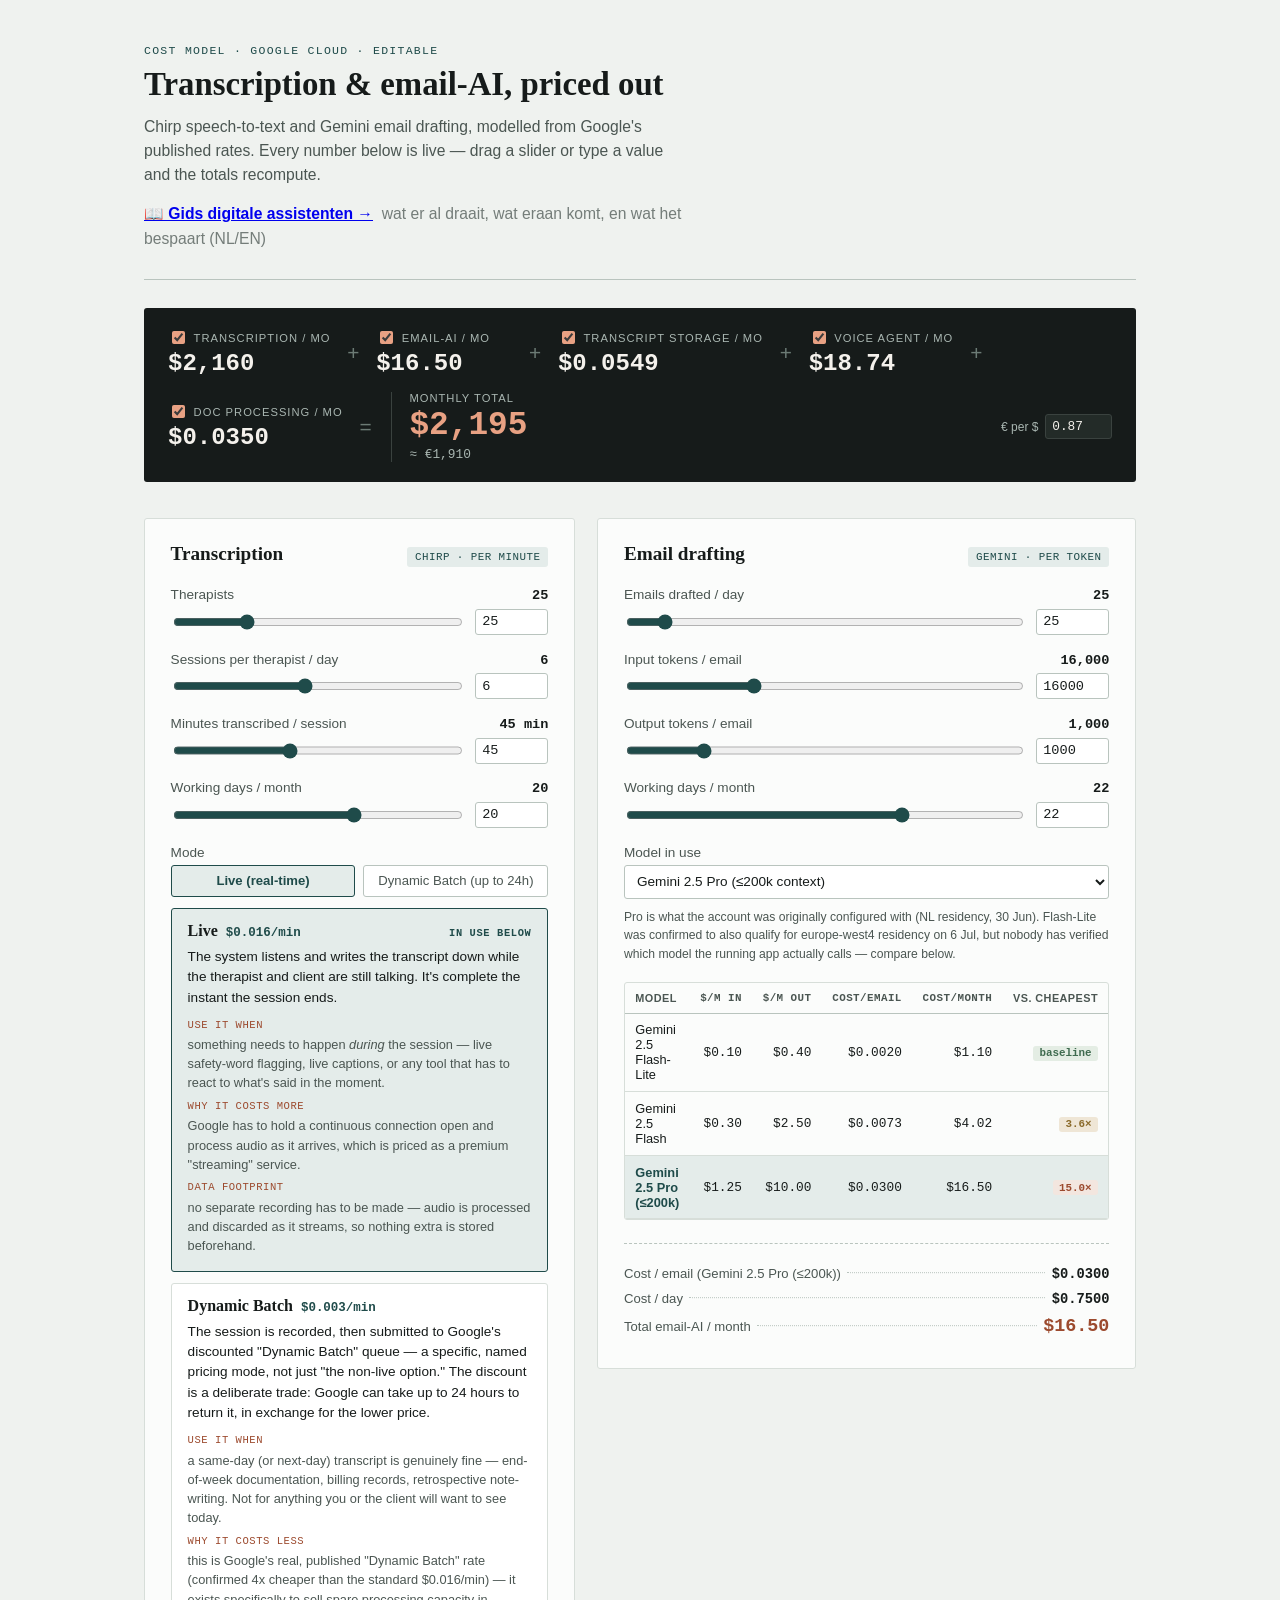
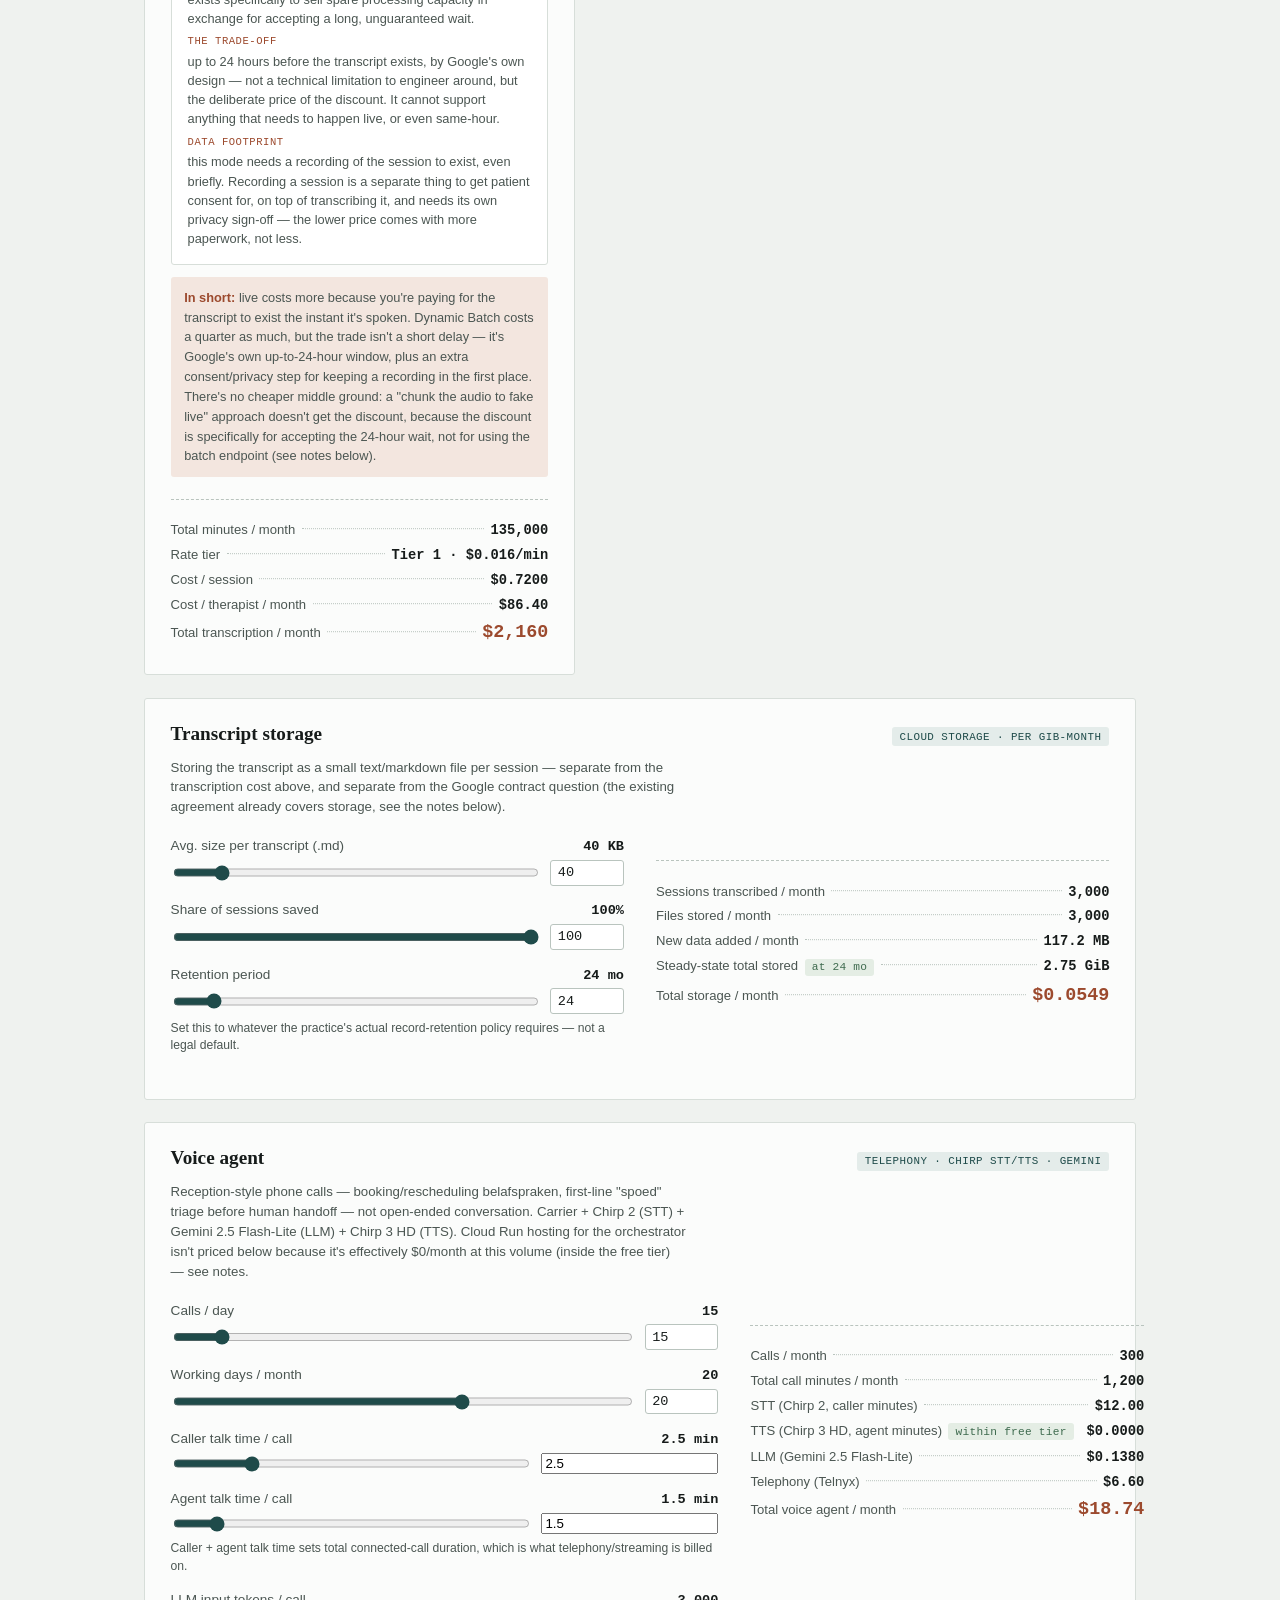
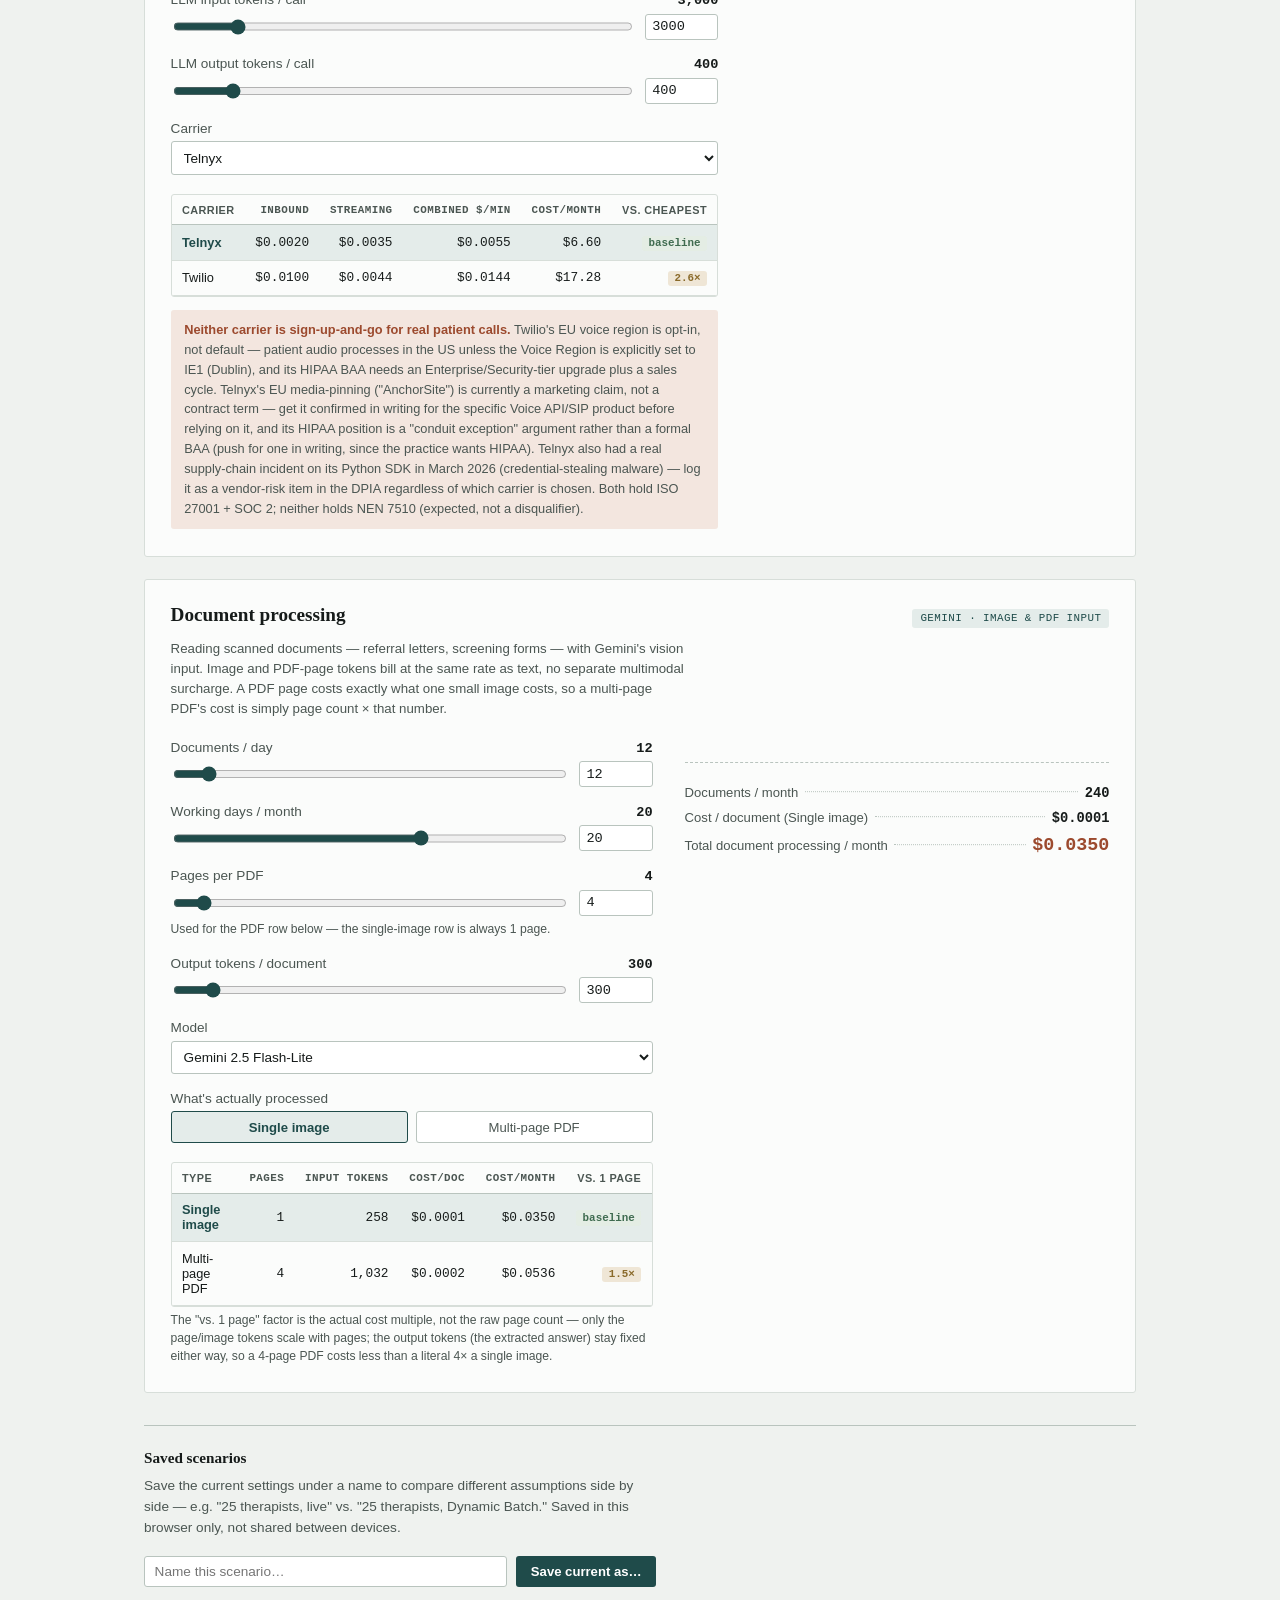
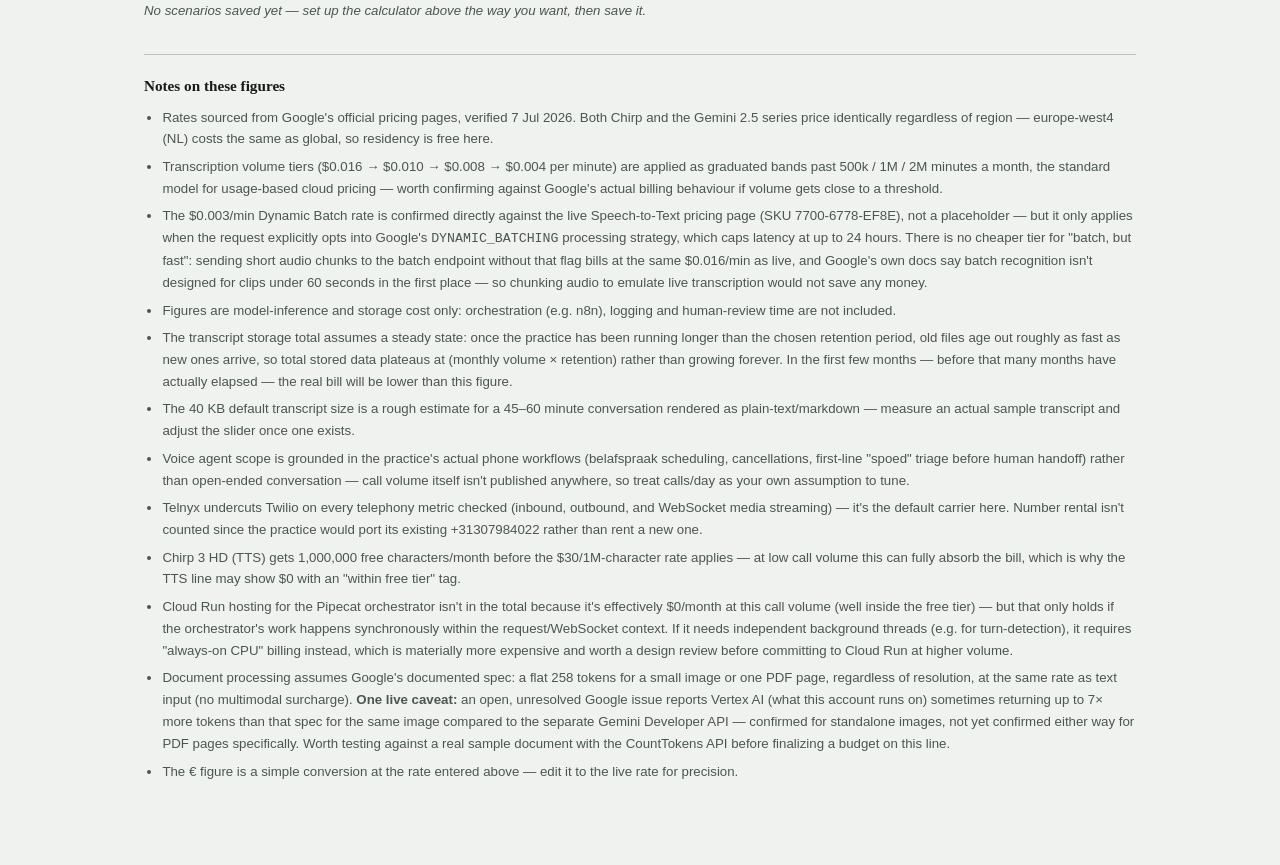
==== index.html @ 22c74ebe "Add digital-assistants guide (assistenten.html) + link from masthead Co-Authored-By: Claude Fable 5 " ====
<!DOCTYPE html>
<html lang="en">
<head>
<meta charset="UTF-8">
<meta name="viewport" content="width=device-width, initial-scale=1.0">
<title>WelBewust — Transcription &amp; Email-AI Cost Calculator</title>
<style>
  :root {
    --paper: #EFF2EF;
    --panel: #FBFCFB;
    --ink: #161B1A;
    --ink-soft: #4B5652;
    --petrol: #1F4B4A;
    --petrol-tint: #E4ECEA;
    --rust: #9C4A2E;
    --rust-tint: #F3E6DF;
    --moss: #3F6B4F;
    --moss-tint: #E4EDE4;
    --line: #D7DED9;
    --line-strong: #B9C4BE;
    --radius: 3px;
  }

  * { box-sizing: border-box; }

  @media (prefers-reduced-motion: reduce) {
    * { transition: none !important; animation: none !important; }
  }

  body {
    margin: 0;
    background: var(--paper);
    color: var(--ink);
    font-family: -apple-system, BlinkMacSystemFont, "Segoe UI", Roboto, Helvetica, Arial, sans-serif;
    -webkit-font-smoothing: antialiased;
  }

  .page {
    max-width: 1040px;
    margin: 0 auto;
    padding: 2.75rem 1.5rem 4rem;
  }

  h1, h2, h3 {
    font-family: Georgia, "Iowan Old Style", "Palatino Linotype", Palatino, "Book Antiqua", serif;
    color: var(--ink);
    text-wrap: balance;
    margin: 0;
  }

  .mono {
    font-family: ui-monospace, "SF Mono", Menlo, Consolas, "Cascadia Code", monospace;
    font-variant-numeric: tabular-nums;
  }

  /* ---------- Masthead ---------- */

  .masthead {
    display: flex;
    flex-direction: column;
    gap: 0.55rem;
    padding-bottom: 1.75rem;
    border-bottom: 1px solid var(--line-strong);
    margin-bottom: 1.75rem;
  }

  .eyebrow {
    font-family: ui-monospace, "SF Mono", Menlo, Consolas, monospace;
    font-size: 0.72rem;
    letter-spacing: 0.11em;
    text-transform: uppercase;
    color: var(--petrol);
    margin: 0;
  }

  .masthead h1 {
    font-size: 2.05rem;
    font-weight: 600;
    line-height: 1.15;
  }

  .dek {
    max-width: 62ch;
    color: var(--ink-soft);
    font-size: 0.98rem;
    line-height: 1.55;
    margin: 0.15rem 0 0;
  }

  /* ---------- Total strip ---------- */

  .total-strip {
    display: flex;
    align-items: stretch;
    gap: 0.9rem;
    background: var(--ink);
    color: var(--paper);
    border-radius: var(--radius);
    padding: 1.25rem 1.5rem;
    margin-bottom: 2.25rem;
    flex-wrap: wrap;
  }

  .total-block {
    display: flex;
    flex-direction: column;
    justify-content: center;
    gap: 0.2rem;
    min-width: 8.5rem;
  }

  .total-label {
    font-size: 0.7rem;
    letter-spacing: 0.09em;
    text-transform: uppercase;
    color: #A9B6B1;
  }

  .total-toggle {
    display: flex;
    align-items: center;
    gap: 0.35rem;
    cursor: pointer;
    width: fit-content;
  }

  .total-toggle input {
    accent-color: #E8A183;
    cursor: pointer;
  }

  .total-value {
    font-family: ui-monospace, "SF Mono", Menlo, Consolas, monospace;
    font-variant-numeric: tabular-nums;
    font-size: 1.5rem;
    font-weight: 600;
    color: #F4F1EC;
    transition: opacity 0.15s ease;
  }

  .total-block.excluded .total-value {
    opacity: 0.35;
    text-decoration: line-through;
  }

  .total-block.excluded .total-label {
    opacity: 0.5;
  }

  .total-plus, .total-equals {
    align-self: center;
    color: #6C7B75;
    font-size: 1.3rem;
    padding: 0 0.15rem;
  }

  .total-block.grand {
    padding-left: 1.1rem;
    border-left: 1px solid #3A423F;
    margin-left: 0.15rem;
  }

  .grand-value {
    font-size: 2.05rem;
    color: #E8A183;
  }

  .total-eur {
    font-family: ui-monospace, "SF Mono", Menlo, Consolas, monospace;
    font-size: 0.8rem;
    color: #A9B6B1;
  }

  .fx-row {
    display: flex;
    align-items: center;
    gap: 0.4rem;
    margin-left: auto;
    align-self: center;
    font-size: 0.75rem;
    color: #A9B6B1;
  }

  .fx-row input {
    width: 4.2rem;
    background: #232B28;
    border: 1px solid #3A423F;
    color: #F4F1EC;
    border-radius: var(--radius);
    padding: 0.25rem 0.4rem;
    font-family: ui-monospace, monospace;
    font-size: 0.8rem;
  }

  /* ---------- Panels ---------- */

  .panels {
    display: grid;
    grid-template-columns: 1fr 1fr;
    gap: 1.4rem;
    align-items: start;
  }

  @media (max-width: 820px) {
    .panels { grid-template-columns: 1fr; }
  }

  .panel {
    background: var(--panel);
    border: 1px solid var(--line);
    border-radius: var(--radius);
    padding: 1.5rem 1.6rem 1.7rem;
  }

  .panel h2 {
    font-size: 1.2rem;
    font-weight: 600;
    display: flex;
    align-items: baseline;
    justify-content: space-between;
    gap: 0.5rem;
    flex-wrap: wrap;
    margin-bottom: 1.3rem;
  }

  .unit-tag {
    font-family: ui-monospace, monospace;
    font-size: 0.68rem;
    letter-spacing: 0.04em;
    text-transform: uppercase;
    color: var(--petrol);
    background: var(--petrol-tint);
    padding: 0.22rem 0.5rem;
    border-radius: var(--radius);
    font-weight: 500;
  }

  .panel-wide {
    grid-column: 1 / -1;
  }

  .panel-subnote {
    font-size: 0.83rem;
    color: var(--ink-soft);
    line-height: 1.5;
    max-width: 70ch;
    margin: -0.6rem 0 1.3rem;
  }

  .storage-grid {
    display: grid;
    grid-template-columns: 1fr 1fr;
    gap: 2rem;
  }

  @media (max-width: 700px) {
    .storage-grid { grid-template-columns: 1fr; }
  }

  .storage-ledger {
    margin-top: 0;
    padding-top: 0;
    border-top: none;
  }

  .field-note {
    font-size: 0.76rem;
    color: var(--ink-soft);
    line-height: 1.45;
    margin: 0.35rem 0 0;
  }

  /* ---------- Inputs ---------- */

  .field {
    margin-bottom: 1.05rem;
  }

  .field-head {
    display: flex;
    justify-content: space-between;
    align-items: baseline;
    margin-bottom: 0.35rem;
  }

  .field label {
    font-size: 0.85rem;
    color: var(--ink-soft);
  }

  .field-value {
    font-family: ui-monospace, "SF Mono", Menlo, Consolas, monospace;
    font-variant-numeric: tabular-nums;
    font-size: 0.85rem;
    font-weight: 600;
    color: var(--ink);
  }

  .field-controls {
    display: flex;
    align-items: center;
    gap: 0.6rem;
  }

  input[type="range"] {
    flex: 1;
    accent-color: var(--petrol);
    height: 1.1rem;
  }

  input[type="number"] {
    width: 4.6rem;
    font-family: ui-monospace, monospace;
    font-variant-numeric: tabular-nums;
    border: 1px solid var(--line-strong);
    border-radius: var(--radius);
    padding: 0.28rem 0.4rem;
    font-size: 0.85rem;
    color: var(--ink);
    background: #fff;
  }

  input:focus-visible, select:focus-visible, button:focus-visible {
    outline: 2px solid var(--petrol);
    outline-offset: 1px;
  }

  .mode-toggle {
    display: flex;
    gap: 0.5rem;
    margin-bottom: 0.4rem;
  }

  .mode-toggle label {
    flex: 1;
    display: flex;
    align-items: center;
    justify-content: center;
    gap: 0.35rem;
    border: 1px solid var(--line-strong);
    border-radius: var(--radius);
    padding: 0.45rem 0.5rem;
    font-size: 0.82rem;
    color: var(--ink-soft);
    cursor: pointer;
    background: #fff;
  }

  .mode-toggle input { position: absolute; opacity: 0; pointer-events: none; }

  .mode-toggle label:has(input:checked) {
    border-color: var(--petrol);
    background: var(--petrol-tint);
    color: var(--petrol);
    font-weight: 600;
  }

  .mode-compare {
    display: flex;
    flex-direction: column;
    gap: 0.7rem;
    margin-top: 0.7rem;
  }

  .mode-card {
    border: 1px solid var(--line);
    border-radius: var(--radius);
    padding: 0.85rem 1rem 0.95rem;
    background: #fff;
    transition: border-color 0.15s ease, background 0.15s ease;
  }

  .mode-card.active {
    border-color: var(--petrol);
    background: var(--petrol-tint);
  }

  .mode-card-head {
    display: flex;
    align-items: baseline;
    justify-content: space-between;
    margin-bottom: 0.4rem;
  }

  .mode-name {
    font-family: Georgia, "Iowan Old Style", Palatino, serif;
    font-size: 1rem;
    font-weight: 600;
    color: var(--ink);
    display: flex;
    align-items: baseline;
    gap: 0.5rem;
  }

  .mode-price {
    font-size: 0.78rem;
    font-weight: 600;
    color: var(--petrol);
  }

  .mode-flag {
    font-family: ui-monospace, monospace;
    font-size: 0.65rem;
    letter-spacing: 0.06em;
    text-transform: uppercase;
    color: var(--petrol);
    opacity: 0;
    font-weight: 600;
  }

  .mode-card.active .mode-flag { opacity: 1; }

  .mode-desc {
    font-size: 0.85rem;
    color: var(--ink);
    line-height: 1.5;
    margin: 0 0 0.6rem;
  }

  .mode-points {
    list-style: none;
    margin: 0;
    padding: 0;
    display: flex;
    flex-direction: column;
    gap: 0.4rem;
  }

  .mode-points li {
    font-size: 0.8rem;
    color: var(--ink-soft);
    line-height: 1.5;
    padding-left: 0;
  }

  .pt-label {
    display: block;
    font-family: ui-monospace, monospace;
    font-size: 0.66rem;
    letter-spacing: 0.05em;
    text-transform: uppercase;
    color: var(--rust);
    margin-bottom: 0.1rem;
  }

  .mode-bottom-line {
    font-size: 0.8rem;
    color: var(--ink-soft);
    line-height: 1.55;
    background: var(--rust-tint);
    border-radius: var(--radius);
    padding: 0.65rem 0.85rem;
    margin: 0.8rem 0 0;
  }

  .mode-bottom-line strong { color: var(--rust); }

  select {
    width: 100%;
    font-family: -apple-system, BlinkMacSystemFont, "Segoe UI", Roboto, sans-serif;
    font-size: 0.85rem;
    color: var(--ink);
    border: 1px solid var(--line-strong);
    border-radius: var(--radius);
    padding: 0.45rem 0.5rem;
    background: #fff;
  }

  /* ---------- Ledger readout ---------- */

  .ledger {
    margin-top: 1.4rem;
    padding-top: 1.1rem;
    border-top: 1px dashed var(--line-strong);
  }

  .ledger-row {
    display: flex;
    align-items: baseline;
    gap: 0.4rem;
    padding: 0.28rem 0;
  }

  .ledger-row .lbl {
    font-size: 0.82rem;
    color: var(--ink-soft);
    white-space: nowrap;
  }

  .ledger-row .leader {
    flex: 1;
    border-bottom: 1px dotted var(--line-strong);
    transform: translateY(-0.3rem);
  }

  .ledger-row .val {
    font-family: ui-monospace, "SF Mono", Menlo, Consolas, monospace;
    font-variant-numeric: tabular-nums;
    font-size: 0.86rem;
    font-weight: 600;
    white-space: nowrap;
  }

  .ledger-row.headline .val {
    font-size: 1.15rem;
    color: var(--rust);
  }

  .tier-pill {
    display: inline-block;
    font-family: ui-monospace, monospace;
    font-size: 0.7rem;
    letter-spacing: 0.02em;
    background: var(--moss-tint);
    color: var(--moss);
    border-radius: var(--radius);
    padding: 0.15rem 0.45rem;
    margin-left: 0.4rem;
  }

  /* ---------- Model comparison ---------- */

  .compare {
    margin-top: 1.2rem;
    border: 1px solid var(--line);
    border-radius: var(--radius);
    overflow-x: auto;
  }

  table.compare-table {
    width: 100%;
    border-collapse: collapse;
    font-size: 0.8rem;
    min-width: 480px;
  }

  .compare-table th, .compare-table td {
    padding: 0.55rem 0.65rem;
    text-align: right;
    border-bottom: 1px solid var(--line);
    white-space: nowrap;
  }

  .compare-table th:first-child, .compare-table td:first-child {
    text-align: left;
    white-space: normal;
  }

  .compare-table thead th {
    font-size: 0.68rem;
    text-transform: uppercase;
    letter-spacing: 0.04em;
    color: var(--ink-soft);
    font-weight: 600;
    border-bottom: 1px solid var(--line-strong);
  }

  .compare-table td.mono, .compare-table th.mono { font-family: ui-monospace, monospace; font-variant-numeric: tabular-nums; }

  .compare-table tbody tr.active {
    background: var(--petrol-tint);
  }

  .compare-table tbody tr.active td:first-child {
    color: var(--petrol);
    font-weight: 600;
  }

  .chip {
    display: inline-block;
    font-family: ui-monospace, monospace;
    font-size: 0.68rem;
    border-radius: var(--radius);
    padding: 0.1rem 0.4rem;
    font-weight: 600;
  }

  .chip.cheap { background: var(--moss-tint); color: var(--moss); }
  .chip.mid { background: #EFE6D6; color: #8A6A2A; }
  .chip.costly { background: var(--rust-tint); color: var(--rust); }

  .model-note {
    font-size: 0.76rem;
    color: var(--ink-soft);
    line-height: 1.5;
    margin: 0.6rem 0 0;
  }

  /* ---------- Scenarios ---------- */

  .scenarios {
    margin-top: 2rem;
    padding-top: 1.4rem;
    border-top: 1px solid var(--line-strong);
  }

  .scenarios h3 {
    font-size: 0.95rem;
    font-weight: 600;
    margin-bottom: 0.5rem;
  }

  .scenarios-intro {
    font-size: 0.85rem;
    color: var(--ink-soft);
    line-height: 1.55;
    max-width: 68ch;
    margin: 0 0 1.1rem;
  }

  .scenario-save-row {
    display: flex;
    gap: 0.6rem;
    margin-bottom: 1rem;
    max-width: 32rem;
  }

  .scenario-save-row input[type="text"] {
    flex: 1;
    font-size: 0.85rem;
    color: var(--ink);
    border: 1px solid var(--line-strong);
    border-radius: var(--radius);
    padding: 0.45rem 0.6rem;
    background: #fff;
  }

  button {
    font-family: -apple-system, BlinkMacSystemFont, "Segoe UI", Roboto, sans-serif;
    font-size: 0.82rem;
    font-weight: 600;
    color: #fff;
    background: var(--petrol);
    border: none;
    border-radius: var(--radius);
    padding: 0.5rem 0.9rem;
    cursor: pointer;
  }

  button:hover { background: #163a39; }

  button.secondary {
    background: transparent;
    color: var(--ink-soft);
    border: 1px solid var(--line-strong);
    padding: 0.3rem 0.6rem;
    font-weight: 500;
  }

  button.secondary:hover { border-color: var(--petrol); color: var(--petrol); background: var(--petrol-tint); }

  .scenarios-empty {
    font-size: 0.83rem;
    color: var(--ink-soft);
    font-style: italic;
  }

  .scenario-table-wrap {
    overflow-x: auto;
    border: 1px solid var(--line);
    border-radius: var(--radius);
  }

  table.scenario-table {
    width: 100%;
    border-collapse: collapse;
    font-size: 0.82rem;
    min-width: 560px;
  }

  .scenario-table th, .scenario-table td {
    padding: 0.55rem 0.7rem;
    text-align: right;
    border-bottom: 1px solid var(--line);
    white-space: nowrap;
  }

  .scenario-table th:first-child, .scenario-table td:first-child {
    text-align: left;
    white-space: normal;
    font-weight: 600;
  }

  .scenario-table thead th {
    font-size: 0.68rem;
    text-transform: uppercase;
    letter-spacing: 0.04em;
    color: var(--ink-soft);
    font-weight: 600;
    border-bottom: 1px solid var(--line-strong);
  }

  .scenario-table td.mono, .scenario-table th.mono {
    font-family: ui-monospace, monospace;
    font-variant-numeric: tabular-nums;
  }

  .scenario-table td.grand-cell {
    font-weight: 700;
    color: var(--rust);
  }

  .scenario-row-actions {
    display: flex;
    gap: 0.4rem;
    justify-content: flex-end;
  }

  /* ---------- Footer ---------- */

  .notes {
    margin-top: 2.25rem;
    padding-top: 1.4rem;
    border-top: 1px solid var(--line-strong);
  }

  .notes h3 {
    font-size: 0.95rem;
    font-weight: 600;
    margin-bottom: 0.7rem;
  }

  .notes ul {
    margin: 0;
    padding-left: 1.15rem;
    color: var(--ink-soft);
    font-size: 0.83rem;
    line-height: 1.65;
  }

  .notes li { margin-bottom: 0.35rem; }
  .notes li:last-child { margin-bottom: 0; }

  /* ---------- Compliance status ---------- */

  .compliance {
    margin-top: 2rem;
    padding-top: 1.4rem;
    border-top: 1px solid var(--line-strong);
  }

  .compliance h3 {
    font-size: 0.95rem;
    font-weight: 600;
    margin-bottom: 0.5rem;
  }

  .compliance-intro {
    font-size: 0.85rem;
    color: var(--ink-soft);
    line-height: 1.55;
    max-width: 66ch;
    margin: 0 0 1.4rem;
  }

  .compliance-group {
    margin-bottom: 1.5rem;
  }

  .compliance-group:last-of-type {
    margin-bottom: 0.9rem;
  }

  .compliance-group h4 {
    font-family: ui-monospace, "SF Mono", Menlo, Consolas, monospace;
    font-size: 0.7rem;
    letter-spacing: 0.09em;
    text-transform: uppercase;
    color: var(--petrol);
    font-weight: 600;
    margin: 0 0 0.6rem;
  }

  .compliance-row {
    display: flex;
    align-items: flex-start;
    gap: 0.85rem;
    padding: 0.55rem 0;
    border-bottom: 1px solid var(--line);
  }

  .compliance-row:last-child { border-bottom: none; }

  .compliance-row .chip {
    flex: 0 0 auto;
    min-width: 6.4rem;
    text-align: center;
    padding: 0.22rem 0.4rem;
  }

  .compliance-text {
    font-size: 0.85rem;
    color: var(--ink);
    line-height: 1.55;
  }

  .chip.status-done { background: var(--moss-tint); color: var(--moss); }
  .chip.status-progress { background: #EFE6D6; color: #8A6A2A; }
  .chip.status-open { background: var(--rust-tint); color: var(--rust); }

  .compliance-footer-note {
    font-size: 0.78rem;
    font-style: italic;
    color: var(--ink-soft);
    margin: 0.9rem 0 0;
  }
</style>
</head>
<body>

<div class="page">

  <header class="masthead">
    <p class="eyebrow">Cost model &middot; Google Cloud &middot; editable</p>
    <h1>Transcription &amp; email-AI, priced out</h1>
    <p class="dek">Chirp speech-to-text and Gemini email drafting, modelled from Google's published rates. Every number below is live — drag a slider or type a value and the totals recompute.</p>
    <p class="dek" style="margin-top:6px"><a href="assistenten.html" style="font-weight:600">📖 Gids digitale assistenten →</a> &nbsp;<span style="opacity:.75">wat er al draait, wat eraan komt, en wat het bespaart (NL/EN)</span></p>
  </header>

  <section class="total-strip">
    <div class="total-block" id="blockTranscription">
      <label class="total-toggle">
        <input type="checkbox" id="includeTranscription" checked />
        <span class="total-label">Transcription / mo</span>
      </label>
      <span class="total-value mono" id="outTotalTranscription">$0</span>
    </div>
    <div class="total-plus">+</div>
    <div class="total-block" id="blockEmail">
      <label class="total-toggle">
        <input type="checkbox" id="includeEmail" checked />
        <span class="total-label">Email-AI / mo</span>
      </label>
      <span class="total-value mono" id="outTotalEmail">$0</span>
    </div>
    <div class="total-plus">+</div>
    <div class="total-block" id="blockStorage">
      <label class="total-toggle">
        <input type="checkbox" id="includeStorage" checked />
        <span class="total-label">Transcript storage / mo</span>
      </label>
      <span class="total-value mono" id="outTotalStorage">$0</span>
    </div>
    <div class="total-plus">+</div>
    <div class="total-block" id="blockVoice">
      <label class="total-toggle">
        <input type="checkbox" id="includeVoice" checked />
        <span class="total-label">Voice agent / mo</span>
      </label>
      <span class="total-value mono" id="outTotalVoice">$0</span>
    </div>
    <div class="total-plus">+</div>
    <div class="total-block" id="blockDocs">
      <label class="total-toggle">
        <input type="checkbox" id="includeDocs" checked />
        <span class="total-label">Doc processing / mo</span>
      </label>
      <span class="total-value mono" id="outTotalDocs">$0</span>
    </div>
    <div class="total-equals">=</div>
    <div class="total-block grand">
      <span class="total-label">Monthly total</span>
      <span class="total-value grand-value mono" id="outGrandTotal">$0</span>
      <span class="total-eur mono" id="outGrandTotalEur">&asymp; &euro;0</span>
    </div>
    <div class="fx-row">
      <label for="fxRate">&euro; per $</label>
      <input type="text" inputmode="decimal" id="fxRate" value="0.87" title="Verified 7 Jul 2026 (EUR/USD ≈ 1.143 per Xe/ECB) — edit to the live rate any time" />
    </div>
  </section>

  <section class="panels">

    <!-- ============ TRANSCRIPTION PANEL ============ -->
    <article class="panel">
      <h2>Transcription <span class="unit-tag">Chirp &middot; per minute</span></h2>

      <div class="field">
        <div class="field-head">
          <label for="therapists">Therapists</label>
          <span class="field-value"><span id="valTherapists">25</span></span>
        </div>
        <div class="field-controls">
          <input type="range" id="therapists" min="1" max="100" step="1" value="25" />
          <input type="number" id="therapistsNum" min="1" max="500" step="1" value="25" />
        </div>
      </div>

      <div class="field">
        <div class="field-head">
          <label for="sessionsPerDay">Sessions per therapist / day</label>
          <span class="field-value"><span id="valSessionsPerDay">6</span></span>
        </div>
        <div class="field-controls">
          <input type="range" id="sessionsPerDay" min="1" max="12" step="1" value="6" />
          <input type="number" id="sessionsPerDayNum" min="1" max="20" step="1" value="6" />
        </div>
      </div>

      <div class="field">
        <div class="field-head">
          <label for="minsPerSession">Minutes transcribed / session</label>
          <span class="field-value"><span id="valMinsPerSession">45</span> min</span>
        </div>
        <div class="field-controls">
          <input type="range" id="minsPerSession" min="15" max="90" step="5" value="45" />
          <input type="number" id="minsPerSessionNum" min="1" max="180" step="1" value="45" />
        </div>
      </div>

      <div class="field">
        <div class="field-head">
          <label for="workDaysT">Working days / month</label>
          <span class="field-value"><span id="valWorkDaysT">20</span></span>
        </div>
        <div class="field-controls">
          <input type="range" id="workDaysT" min="1" max="31" step="1" value="20" />
          <input type="number" id="workDaysTNum" min="1" max="31" step="1" value="20" />
        </div>
      </div>

      <div class="field">
        <div class="field-head"><label>Mode</label></div>
        <div class="mode-toggle">
          <label><input type="radio" name="mode" value="live" checked /> Live (real-time)</label>
          <label><input type="radio" name="mode" value="batch" /> Dynamic Batch (up to 24h)</label>
        </div>

        <div class="mode-compare">
          <div class="mode-card" id="modeCardLive">
            <div class="mode-card-head">
              <span class="mode-name">Live <span class="mode-price mono">$0.016/min</span></span>
              <span class="mode-flag" id="flagLive">selected</span>
            </div>
            <p class="mode-desc">The system listens and writes the transcript down while the therapist and client are still talking. It's complete the instant the session ends.</p>
            <ul class="mode-points">
              <li><span class="pt-label">Use it when</span>something needs to happen <em>during</em> the session — live safety-word flagging, live captions, or any tool that has to react to what's said in the moment.</li>
              <li><span class="pt-label">Why it costs more</span>Google has to hold a continuous connection open and process audio as it arrives, which is priced as a premium "streaming" service.</li>
              <li><span class="pt-label">Data footprint</span>no separate recording has to be made — audio is processed and discarded as it streams, so nothing extra is stored beforehand.</li>
            </ul>
          </div>

          <div class="mode-card" id="modeCardBatch">
            <div class="mode-card-head">
              <span class="mode-name">Dynamic Batch <span class="mode-price mono">$0.003/min</span></span>
              <span class="mode-flag" id="flagBatch">selected</span>
            </div>
            <p class="mode-desc">The session is recorded, then submitted to Google's discounted "Dynamic Batch" queue — a specific, named pricing mode, not just "the non-live option." The discount is a deliberate trade: Google can take up to 24 hours to return it, in exchange for the lower price.</p>
            <ul class="mode-points">
              <li><span class="pt-label">Use it when</span>a same-day (or next-day) transcript is genuinely fine — end-of-week documentation, billing records, retrospective note-writing. Not for anything you or the client will want to see today.</li>
              <li><span class="pt-label">Why it costs less</span>this is Google's real, published "Dynamic Batch" rate (confirmed 4x cheaper than the standard $0.016/min) — it exists specifically to sell spare processing capacity in exchange for accepting a long, unguaranteed wait.</li>
              <li><span class="pt-label">The trade-off</span>up to 24 hours before the transcript exists, by Google's own design — not a technical limitation to engineer around, but the deliberate price of the discount. It cannot support anything that needs to happen live, or even same-hour.</li>
              <li><span class="pt-label">Data footprint</span>this mode needs a recording of the session to exist, even briefly. Recording a session is a separate thing to get patient consent for, on top of transcribing it, and needs its own privacy sign-off — the lower price comes with more paperwork, not less.</li>
            </ul>
          </div>
        </div>

        <p class="mode-bottom-line"><strong>In short:</strong> live costs more because you're paying for the transcript to exist the instant it's spoken. Dynamic Batch costs a quarter as much, but the trade isn't a short delay — it's Google's own up-to-24-hour window, plus an extra consent/privacy step for keeping a recording in the first place. There's no cheaper middle ground: a "chunk the audio to fake live" approach doesn't get the discount, because the discount is specifically for accepting the 24-hour wait, not for using the batch endpoint (see notes below).</p>
      </div>

      <div class="ledger">
        <div class="ledger-row">
          <span class="lbl">Total minutes / month</span>
          <span class="leader"></span>
          <span class="val mono" id="outMinutes">0</span>
        </div>
        <div class="ledger-row">
          <span class="lbl">Rate tier</span>
          <span class="leader"></span>
          <span class="val mono" id="outTier">&mdash;</span>
        </div>
        <div class="ledger-row">
          <span class="lbl">Cost / session</span>
          <span class="leader"></span>
          <span class="val mono" id="outCostSession">$0</span>
        </div>
        <div class="ledger-row">
          <span class="lbl">Cost / therapist / month</span>
          <span class="leader"></span>
          <span class="val mono" id="outCostTherapistMonth">$0</span>
        </div>
        <div class="ledger-row headline">
          <span class="lbl">Total transcription / month</span>
          <span class="leader"></span>
          <span class="val mono" id="outCostMonthT">$0</span>
        </div>
      </div>
    </article>

    <!-- ============ EMAIL PANEL ============ -->
    <article class="panel">
      <h2>Email drafting <span class="unit-tag">Gemini &middot; per token</span></h2>

      <div class="field">
        <div class="field-head">
          <label for="emailsPerDay">Emails drafted / day</label>
          <span class="field-value"><span id="valEmailsPerDay">25</span></span>
        </div>
        <div class="field-controls">
          <input type="range" id="emailsPerDay" min="1" max="300" step="1" value="25" />
          <input type="number" id="emailsPerDayNum" min="1" max="2000" step="1" value="25" />
        </div>
      </div>

      <div class="field">
        <div class="field-head">
          <label for="inputTokens">Input tokens / email</label>
          <span class="field-value"><span id="valInputTokens">16,000</span></span>
        </div>
        <div class="field-controls">
          <input type="range" id="inputTokens" min="500" max="50000" step="500" value="16000" />
          <input type="number" id="inputTokensNum" min="1" max="200000" step="100" value="16000" />
        </div>
      </div>

      <div class="field">
        <div class="field-head">
          <label for="outputTokens">Output tokens / email</label>
          <span class="field-value"><span id="valOutputTokens">1,000</span></span>
        </div>
        <div class="field-controls">
          <input type="range" id="outputTokens" min="100" max="5000" step="100" value="1000" />
          <input type="number" id="outputTokensNum" min="1" max="50000" step="50" value="1000" />
        </div>
      </div>

      <div class="field">
        <div class="field-head">
          <label for="workDaysE">Working days / month</label>
          <span class="field-value"><span id="valWorkDaysE">22</span></span>
        </div>
        <div class="field-controls">
          <input type="range" id="workDaysE" min="1" max="31" step="1" value="22" />
          <input type="number" id="workDaysENum" min="1" max="31" step="1" value="22" />
        </div>
      </div>

      <div class="field">
        <div class="field-head"><label for="modelSelect">Model in use</label></div>
        <select id="modelSelect">
          <option value="flashlite">Gemini 2.5 Flash-Lite</option>
          <option value="flash">Gemini 2.5 Flash</option>
          <option value="pro" selected>Gemini 2.5 Pro (&le;200k context)</option>
        </select>
        <p class="model-note">Pro is what the account was originally configured with (NL residency, 30 Jun). Flash-Lite was confirmed to also qualify for europe-west4 residency on 6 Jul, but nobody has verified which model the running app actually calls — compare below.</p>
      </div>

      <div class="compare">
        <table class="compare-table">
          <thead>
            <tr>
              <th>Model</th>
              <th class="mono">$/M in</th>
              <th class="mono">$/M out</th>
              <th class="mono">Cost/email</th>
              <th class="mono">Cost/month</th>
              <th>vs. cheapest</th>
            </tr>
          </thead>
          <tbody id="compareBody"></tbody>
        </table>
      </div>

      <div class="ledger">
        <div class="ledger-row">
          <span class="lbl">Cost / email <span id="selectedModelLabel"></span></span>
          <span class="leader"></span>
          <span class="val mono" id="outCostEmail">$0</span>
        </div>
        <div class="ledger-row">
          <span class="lbl">Cost / day</span>
          <span class="leader"></span>
          <span class="val mono" id="outCostDayE">$0</span>
        </div>
        <div class="ledger-row headline">
          <span class="lbl">Total email-AI / month</span>
          <span class="leader"></span>
          <span class="val mono" id="outCostMonthE">$0</span>
        </div>
      </div>
    </article>

    <article class="panel panel-wide">
      <h2>Transcript storage <span class="unit-tag">Cloud Storage &middot; per GiB-month</span></h2>
      <p class="panel-subnote">Storing the transcript as a small text/markdown file per session &mdash; separate from the transcription cost above, and separate from the Google contract question (the existing agreement already covers storage, see the notes below).</p>

      <div class="storage-grid">
        <div class="storage-inputs">
          <div class="field">
            <div class="field-head">
              <label for="fileSizeKb">Avg. size per transcript (.md)</label>
              <span class="field-value"><span id="valFileSizeKb">40</span> KB</span>
            </div>
            <div class="field-controls">
              <input type="range" id="fileSizeKb" min="5" max="300" step="5" value="40" />
              <input type="number" id="fileSizeKbNum" min="1" max="2000" step="1" value="40" />
            </div>
          </div>

          <div class="field">
            <div class="field-head">
              <label for="storagePercent">Share of sessions saved</label>
              <span class="field-value"><span id="valStoragePercent">100</span>%</span>
            </div>
            <div class="field-controls">
              <input type="range" id="storagePercent" min="0" max="100" step="5" value="100" />
              <input type="number" id="storagePercentNum" min="0" max="100" step="1" value="100" />
            </div>
          </div>

          <div class="field">
            <div class="field-head">
              <label for="retentionMonths">Retention period</label>
              <span class="field-value"><span id="valRetentionMonths">24</span> mo</span>
            </div>
            <div class="field-controls">
              <input type="range" id="retentionMonths" min="1" max="240" step="1" value="24" />
              <input type="number" id="retentionMonthsNum" min="1" max="600" step="1" value="24" />
            </div>
            <p class="field-note">Set this to whatever the practice's actual record-retention policy requires &mdash; not a legal default.</p>
          </div>
        </div>

        <div class="ledger storage-ledger">
          <div class="ledger-row">
            <span class="lbl">Sessions transcribed / month</span>
            <span class="leader"></span>
            <span class="val mono" id="outSessionsForStorage">0</span>
          </div>
          <div class="ledger-row">
            <span class="lbl">Files stored / month</span>
            <span class="leader"></span>
            <span class="val mono" id="outFilesPerMonth">0</span>
          </div>
          <div class="ledger-row">
            <span class="lbl">New data added / month</span>
            <span class="leader"></span>
            <span class="val mono" id="outNewDataMonth">0 MB</span>
          </div>
          <div class="ledger-row">
            <span class="lbl">Steady-state total stored<span class="tier-pill" id="outRetentionPill">at 24 mo</span></span>
            <span class="leader"></span>
            <span class="val mono" id="outTotalStored">0 GiB</span>
          </div>
          <div class="ledger-row headline">
            <span class="lbl">Total storage / month</span>
            <span class="leader"></span>
            <span class="val mono" id="outCostMonthS">$0</span>
          </div>
        </div>
      </div>
    </article>

    <article class="panel panel-wide">
      <h2>Voice agent <span class="unit-tag">Telephony &middot; Chirp STT/TTS &middot; Gemini</span></h2>
      <p class="panel-subnote">Reception-style phone calls — booking/rescheduling belafspraken, first-line "spoed" triage before human handoff — not open-ended conversation. Carrier + Chirp 2 (STT) + Gemini 2.5 Flash-Lite (LLM) + Chirp 3 HD (TTS). Cloud Run hosting for the orchestrator isn't priced below because it's effectively $0/month at this volume (inside the free tier) — see notes.</p>

      <div class="storage-grid">
        <div class="storage-inputs">
          <div class="field">
            <div class="field-head">
              <label for="callsPerDay">Calls / day</label>
              <span class="field-value"><span id="valCallsPerDay">15</span></span>
            </div>
            <div class="field-controls">
              <input type="range" id="callsPerDay" min="1" max="150" step="1" value="15" />
              <input type="number" id="callsPerDayNum" min="1" max="1000" step="1" value="15" />
            </div>
          </div>

          <div class="field">
            <div class="field-head">
              <label for="workDaysV">Working days / month</label>
              <span class="field-value"><span id="valWorkDaysV">20</span></span>
            </div>
            <div class="field-controls">
              <input type="range" id="workDaysV" min="1" max="31" step="1" value="20" />
              <input type="number" id="workDaysVNum" min="1" max="31" step="1" value="20" />
            </div>
          </div>

          <div class="field">
            <div class="field-head">
              <label for="callerTalkMin">Caller talk time / call</label>
              <span class="field-value"><span id="valCallerTalkMin">2.5</span> min</span>
            </div>
            <div class="field-controls">
              <input type="range" id="callerTalkMin" min="0.5" max="10" step="0.5" value="2.5" />
              <input type="text" inputmode="decimal" id="callerTalkMinNum" value="2.5" />
            </div>
          </div>

          <div class="field">
            <div class="field-head">
              <label for="agentTalkMin">Agent talk time / call</label>
              <span class="field-value"><span id="valAgentTalkMin">1.5</span> min</span>
            </div>
            <div class="field-controls">
              <input type="range" id="agentTalkMin" min="0.5" max="10" step="0.5" value="1.5" />
              <input type="text" inputmode="decimal" id="agentTalkMinNum" value="1.5" />
            </div>
            <p class="field-note">Caller + agent talk time sets total connected-call duration, which is what telephony/streaming is billed on.</p>
          </div>

          <div class="field">
            <div class="field-head">
              <label for="vInputTokens">LLM input tokens / call</label>
              <span class="field-value"><span id="valVInputTokens">3,000</span></span>
            </div>
            <div class="field-controls">
              <input type="range" id="vInputTokens" min="500" max="20000" step="500" value="3000" />
              <input type="number" id="vInputTokensNum" min="1" max="100000" step="100" value="3000" />
            </div>
          </div>

          <div class="field">
            <div class="field-head">
              <label for="vOutputTokens">LLM output tokens / call</label>
              <span class="field-value"><span id="valVOutputTokens">400</span></span>
            </div>
            <div class="field-controls">
              <input type="range" id="vOutputTokens" min="50" max="3000" step="50" value="400" />
              <input type="number" id="vOutputTokensNum" min="1" max="20000" step="10" value="400" />
            </div>
          </div>

          <div class="field">
            <div class="field-head"><label for="carrierSelect">Carrier</label></div>
            <select id="carrierSelect">
              <option value="telnyx" selected>Telnyx</option>
              <option value="twilio">Twilio</option>
            </select>
          </div>

          <div class="compare">
            <table class="compare-table">
              <thead>
                <tr>
                  <th>Carrier</th>
                  <th class="mono">Inbound</th>
                  <th class="mono">Streaming</th>
                  <th class="mono">Combined $/min</th>
                  <th class="mono">Cost/month</th>
                  <th>vs. cheapest</th>
                </tr>
              </thead>
              <tbody id="carrierCompareBody"></tbody>
            </table>
          </div>
          <p class="mode-bottom-line"><strong>Neither carrier is sign-up-and-go for real patient calls.</strong> Twilio's EU voice region is opt-in, not default &mdash; patient audio processes in the US unless the Voice Region is explicitly set to IE1 (Dublin), and its HIPAA BAA needs an Enterprise/Security-tier upgrade plus a sales cycle. Telnyx's EU media-pinning ("AnchorSite") is currently a marketing claim, not a contract term &mdash; get it confirmed in writing for the specific Voice API/SIP product before relying on it, and its HIPAA position is a "conduit exception" argument rather than a formal BAA (push for one in writing, since the practice wants HIPAA). Telnyx also had a real supply-chain incident on its Python SDK in March 2026 (credential-stealing malware) &mdash; log it as a vendor-risk item in the DPIA regardless of which carrier is chosen. Both hold ISO 27001 + SOC 2; neither holds NEN 7510 (expected, not a disqualifier).</p>
        </div>

        <div class="ledger storage-ledger">
          <div class="ledger-row">
            <span class="lbl">Calls / month</span>
            <span class="leader"></span>
            <span class="val mono" id="outCallsPerMonth">0</span>
          </div>
          <div class="ledger-row">
            <span class="lbl">Total call minutes / month</span>
            <span class="leader"></span>
            <span class="val mono" id="outCallMinutes">0</span>
          </div>
          <div class="ledger-row">
            <span class="lbl">STT (Chirp 2, caller minutes)</span>
            <span class="leader"></span>
            <span class="val mono" id="outCostSTT">$0</span>
          </div>
          <div class="ledger-row">
            <span class="lbl">TTS (Chirp 3 HD, agent minutes)<span class="tier-pill" id="outTtsFreeTierPill"></span></span>
            <span class="leader"></span>
            <span class="val mono" id="outCostTTS">$0</span>
          </div>
          <div class="ledger-row">
            <span class="lbl">LLM (Gemini 2.5 Flash-Lite)</span>
            <span class="leader"></span>
            <span class="val mono" id="outCostLLM">$0</span>
          </div>
          <div class="ledger-row">
            <span class="lbl">Telephony (<span id="carrierLabelInline"></span>)</span>
            <span class="leader"></span>
            <span class="val mono" id="outCostTelephony">$0</span>
          </div>
          <div class="ledger-row headline">
            <span class="lbl">Total voice agent / month</span>
            <span class="leader"></span>
            <span class="val mono" id="outCostMonthV">$0</span>
          </div>
        </div>
      </div>
    </article>

    <article class="panel panel-wide">
      <h2>Document processing <span class="unit-tag">Gemini &middot; image &amp; PDF input</span></h2>
      <p class="panel-subnote">Reading scanned documents &mdash; referral letters, screening forms &mdash; with Gemini's vision input. Image and PDF-page tokens bill at the same rate as text, no separate multimodal surcharge. A PDF page costs exactly what one small image costs, so a multi-page PDF's cost is simply page count &times; that number.</p>

      <div class="storage-grid">
        <div class="storage-inputs">
          <div class="field">
            <div class="field-head">
              <label for="docsPerDay">Documents / day</label>
              <span class="field-value"><span id="valDocsPerDay">12</span></span>
            </div>
            <div class="field-controls">
              <input type="range" id="docsPerDay" min="1" max="150" step="1" value="12" />
              <input type="number" id="docsPerDayNum" min="1" max="1000" step="1" value="12" />
            </div>
          </div>

          <div class="field">
            <div class="field-head">
              <label for="workDaysD">Working days / month</label>
              <span class="field-value"><span id="valWorkDaysD">20</span></span>
            </div>
            <div class="field-controls">
              <input type="range" id="workDaysD" min="1" max="31" step="1" value="20" />
              <input type="number" id="workDaysDNum" min="1" max="31" step="1" value="20" />
            </div>
          </div>

          <div class="field">
            <div class="field-head">
              <label for="pagesPerPdf">Pages per PDF</label>
              <span class="field-value"><span id="valPagesPerPdf">4</span></span>
            </div>
            <div class="field-controls">
              <input type="range" id="pagesPerPdf" min="1" max="50" step="1" value="4" />
              <input type="number" id="pagesPerPdfNum" min="1" max="1000" step="1" value="4" />
            </div>
            <p class="field-note">Used for the PDF row below &mdash; the single-image row is always 1 page.</p>
          </div>

          <div class="field">
            <div class="field-head">
              <label for="docOutputTokens">Output tokens / document</label>
              <span class="field-value"><span id="valDocOutputTokens">300</span></span>
            </div>
            <div class="field-controls">
              <input type="range" id="docOutputTokens" min="50" max="3000" step="50" value="300" />
              <input type="number" id="docOutputTokensNum" min="1" max="20000" step="10" value="300" />
            </div>
          </div>

          <div class="field">
            <div class="field-head"><label for="docModelSelect">Model</label></div>
            <select id="docModelSelect">
              <option value="flashlite" selected>Gemini 2.5 Flash-Lite</option>
              <option value="flash">Gemini 2.5 Flash</option>
              <option value="pro">Gemini 2.5 Pro (&le;200k context)</option>
            </select>
          </div>

          <div class="field">
            <div class="field-head"><label>What's actually processed</label></div>
            <div class="mode-toggle">
              <label><input type="radio" name="docType" value="image" checked /> Single image</label>
              <label><input type="radio" name="docType" value="pdf" /> Multi-page PDF</label>
            </div>
          </div>

          <div class="compare">
            <table class="compare-table">
              <thead>
                <tr>
                  <th>Type</th>
                  <th class="mono">Pages</th>
                  <th class="mono">Input tokens</th>
                  <th class="mono">Cost/doc</th>
                  <th class="mono">Cost/month</th>
                  <th>vs. 1 page</th>
                </tr>
              </thead>
              <tbody id="docCompareBody"></tbody>
            </table>
          </div>
          <p class="field-note">The "vs. 1 page" factor is the actual cost multiple, not the raw page count &mdash; only the page/image tokens scale with pages; the output tokens (the extracted answer) stay fixed either way, so a 4-page PDF costs less than a literal 4&times; a single image.</p>
        </div>

        <div class="ledger storage-ledger">
          <div class="ledger-row">
            <span class="lbl">Documents / month</span>
            <span class="leader"></span>
            <span class="val mono" id="outDocsPerMonth">0</span>
          </div>
          <div class="ledger-row">
            <span class="lbl">Cost / document (<span id="docTypeLabelInline"></span>)</span>
            <span class="leader"></span>
            <span class="val mono" id="outCostPerDoc">$0</span>
          </div>
          <div class="ledger-row headline">
            <span class="lbl">Total document processing / month</span>
            <span class="leader"></span>
            <span class="val mono" id="outCostMonthD">$0</span>
          </div>
        </div>
      </div>
    </article>

  </section>

  <section class="scenarios">
    <h3>Saved scenarios</h3>
    <p class="scenarios-intro">Save the current settings under a name to compare different assumptions side by side — e.g. "25 therapists, live" vs. "25 therapists, Dynamic Batch." Saved in this browser only, not shared between devices.</p>

    <div class="scenario-save-row">
      <input type="text" id="scenarioName" placeholder="Name this scenario…" maxlength="60" />
      <button type="button" id="saveScenarioBtn">Save current as…</button>
    </div>

    <p class="scenarios-empty" id="scenariosEmpty">No scenarios saved yet — set up the calculator above the way you want, then save it.</p>

    <div class="scenario-table-wrap" id="scenarioTableWrap" style="display:none;">
      <table class="scenario-table">
        <thead>
          <tr>
            <th>Scenario</th>
            <th class="mono">Transcription</th>
            <th class="mono">Email-AI</th>
            <th class="mono">Storage</th>
            <th class="mono">Voice agent</th>
            <th class="mono">Doc processing</th>
            <th class="mono">Total</th>
            <th></th>
          </tr>
        </thead>
        <tbody id="scenarioTbody"></tbody>
      </table>
    </div>
  </section>

  <footer class="notes">
    <h3>Notes on these figures</h3>
    <ul>
      <li>Rates sourced from Google's official pricing pages, verified 7 Jul 2026. Both Chirp and the Gemini 2.5 series price identically regardless of region — europe-west4 (NL) costs the same as global, so residency is free here.</li>
      <li>Transcription volume tiers ($0.016 &rarr; $0.010 &rarr; $0.008 &rarr; $0.004 per minute) are applied as graduated bands past 500k / 1M / 2M minutes a month, the standard model for usage-based cloud pricing &mdash; worth confirming against Google's actual billing behaviour if volume gets close to a threshold.</li>
      <li>The &#36;0.003/min Dynamic Batch rate is confirmed directly against the live Speech-to-Text pricing page (SKU 7700-6778-EF8E), not a placeholder &mdash; but it only applies when the request explicitly opts into Google's <code>DYNAMIC_BATCHING</code> processing strategy, which caps latency at up to 24 hours. There is no cheaper tier for "batch, but fast": sending short audio chunks to the batch endpoint without that flag bills at the same $0.016/min as live, and Google's own docs say batch recognition isn't designed for clips under 60 seconds in the first place &mdash; so chunking audio to emulate live transcription would not save any money.</li>
      <li>Figures are model-inference and storage cost only: orchestration (e.g. n8n), logging and human-review time are not included.</li>
      <li>The transcript storage total assumes a steady state: once the practice has been running longer than the chosen retention period, old files age out roughly as fast as new ones arrive, so total stored data plateaus at (monthly volume &times; retention) rather than growing forever. In the first few months &mdash; before that many months have actually elapsed &mdash; the real bill will be lower than this figure.</li>
      <li>The 40 KB default transcript size is a rough estimate for a 45&ndash;60 minute conversation rendered as plain-text/markdown &mdash; measure an actual sample transcript and adjust the slider once one exists.</li>
      <li>Voice agent scope is grounded in the practice's actual phone workflows (belafspraak scheduling, cancellations, first-line "spoed" triage before human handoff) rather than open-ended conversation &mdash; call volume itself isn't published anywhere, so treat calls/day as your own assumption to tune.</li>
      <li>Telnyx undercuts Twilio on every telephony metric checked (inbound, outbound, and WebSocket media streaming) &mdash; it's the default carrier here. Number rental isn't counted since the practice would port its existing +31307984022 rather than rent a new one.</li>
      <li>Chirp 3 HD (TTS) gets 1,000,000 free characters/month before the $30/1M-character rate applies &mdash; at low call volume this can fully absorb the bill, which is why the TTS line may show $0 with an "within free tier" tag.</li>
      <li>Cloud Run hosting for the Pipecat orchestrator isn't in the total because it's effectively $0/month at this call volume (well inside the free tier) &mdash; but that only holds if the orchestrator's work happens synchronously within the request/WebSocket context. If it needs independent background threads (e.g. for turn-detection), it requires "always-on CPU" billing instead, which is materially more expensive and worth a design review before committing to Cloud Run at higher volume.</li>
      <li>Document processing assumes Google's documented spec: a flat 258 tokens for a small image or one PDF page, regardless of resolution, at the same rate as text input (no multimodal surcharge). <strong>One live caveat:</strong> an open, unresolved Google issue reports Vertex AI (what this account runs on) sometimes returning up to 7&times; more tokens than that spec for the same image compared to the separate Gemini Developer API &mdash; confirmed for standalone images, not yet confirmed either way for PDF pages specifically. Worth testing against a real sample document with the CountTokens API before finalizing a budget on this line.</li>
      <li>The &euro; figure is a simple conversion at the rate entered above &mdash; edit it to the live rate for precision.</li>
    </ul>
  </footer>


</div>

<script>
(function () {
  const $ = (id) => document.getElementById(id);
  let lastComputed = {};

  const MODELS = {
    flashlite: { label: "Gemini 2.5 Flash-Lite", in: 0.10, out: 0.40 },
    flash:     { label: "Gemini 2.5 Flash",      in: 0.30, out: 2.50 },
    pro:       { label: "Gemini 2.5 Pro (≤200k)", in: 1.25, out: 10.00 }
  };

  const TIERS = [
    { upto: 500000,  rate: 0.016, name: "Tier 1 · $0.016/min" },
    { upto: 1000000, rate: 0.010, name: "Tier 2 · $0.010/min" },
    { upto: 2000000, rate: 0.008, name: "Tier 3 · $0.008/min" },
    { upto: Infinity, rate: 0.004, name: "Tier 4 · $0.004/min" }
  ];
  const BATCH_RATE = 0.003;
  const STORAGE_RATE_PER_GIB = 0.02; // Cloud Storage Standard, europe-west4, $/GiB-month

  const STT_LIVE_RATE = 0.016; // Chirp 2, per minute, live/streaming
  const TTS_RATE_PER_CHAR = 30 / 1000000; // Chirp 3 HD, $30 per 1M characters
  const TTS_CHARS_PER_MIN = 800; // ~130-150 wpm Dutch speech, ~5-6 chars/word, midpoint estimate
  const TTS_FREE_CHARS_PER_MONTH = 1000000; // Chirp 3 HD monthly free allowance
  const VOICE_LLM = { in: 0.10, out: 0.40 }; // Gemini 2.5 Flash-Lite — fixed choice for the live turn path, not user-selectable here
  const TOKENS_PER_PAGE = 258; // Gemini: flat per small image OR per PDF page, per Google's documented spec
  const CARRIERS = {
    telnyx: { label: "Telnyx", inbound: 0.002, streaming: 0.0035 },
    twilio: { label: "Twilio", inbound: 0.01, streaming: 0.0044 }
  };

  function fmtUsd(n) {
    if (n >= 1000) return "$" + n.toLocaleString("en-US", { maximumFractionDigits: 0 });
    if (n >= 1) return "$" + n.toLocaleString("en-US", { minimumFractionDigits: 2, maximumFractionDigits: 2 });
    return "$" + n.toLocaleString("en-US", { minimumFractionDigits: 4, maximumFractionDigits: 4 });
  }
  function fmtInt(n) { return Math.round(n).toLocaleString("en-US"); }

  // Some browsers render fractional-step number inputs using the OS locale's
  // decimal separator (e.g. "2,5" in nl-NL) even though the underlying value
  // is period-based — accept either when parsing so typed input never breaks.
  function toNum(v) { return Number(String(v).trim().replace(",", ".")); }

  // ---- generic slider <-> number sync ----
  function link(sliderId, numberId, valueSpanId, onChange, formatter) {
    const slider = $(sliderId), number = $(numberId), span = valueSpanId ? $(valueSpanId) : null;
    function set(v, fromSlider) {
      v = toNum(v);
      slider.value = v;
      number.value = v;
      if (span) span.textContent = formatter ? formatter(v) : v;
      onChange();
    }
    slider.addEventListener("input", () => set(slider.value, true));
    number.addEventListener("input", () => { if (number.value !== "") set(number.value, false); });
    set(slider.value, true);
    return set;
  }

  function recalc() {
    // ---------- Transcription ----------
    const therapists = Number($("therapists").value);
    const sessionsPerDay = Number($("sessionsPerDay").value);
    const minsPerSession = Number($("minsPerSession").value);
    const workDaysT = Number($("workDaysT").value);
    const mode = document.querySelector('input[name="mode"]:checked').value;

    const totalMinutes = therapists * sessionsPerDay * minsPerSession * workDaysT;

    $("modeCardLive").classList.toggle("active", mode === "live");
    $("modeCardBatch").classList.toggle("active", mode === "batch");
    $("flagLive").textContent = mode === "live" ? "in use below" : "";
    $("flagBatch").textContent = mode === "batch" ? "in use below" : "";

    let costT = 0, tierLabel = "";
    if (mode === "batch") {
      costT = totalMinutes * BATCH_RATE;
      tierLabel = "Dynamic Batch · $0.004/min (up to 24h)";
    } else {
      let remaining = totalMinutes, prevCap = 0, topTier = TIERS[0];
      for (const t of TIERS) {
        const band = t.upto - prevCap;
        const used = Math.max(0, Math.min(remaining, band));
        costT += used * t.rate;
        if (used > 0) topTier = t;
        remaining -= used;
        prevCap = t.upto;
        if (remaining <= 0) break;
      }
      tierLabel = topTier.name;
    }

    const effRate = totalMinutes > 0 ? costT / totalMinutes : (mode === "batch" ? BATCH_RATE : 0.016);
    const costPerTherapistMonth = therapists > 0 ? (costT / therapists) : 0;

    $("outMinutes").textContent = fmtInt(totalMinutes);
    $("outTier").textContent = tierLabel;
    $("outCostSession").textContent = fmtUsd(minsPerSession * effRate);
    $("outCostTherapistMonth").textContent = fmtUsd(costPerTherapistMonth);
    $("outCostMonthT").textContent = fmtUsd(costT);
    $("outTotalTranscription").textContent = fmtUsd(costT);

    // ---------- Email ----------
    const emailsPerDay = Number($("emailsPerDay").value);
    const inputTokens = Number($("inputTokens").value);
    const outputTokens = Number($("outputTokens").value);
    const workDaysE = Number($("workDaysE").value);
    const selectedKey = $("modelSelect").value;

    const results = {};
    let cheapestKey = null;
    for (const key in MODELS) {
      const m = MODELS[key];
      const costPerEmail = (inputTokens / 1e6) * m.in + (outputTokens / 1e6) * m.out;
      const costPerMonth = costPerEmail * emailsPerDay * workDaysE;
      results[key] = { ...m, costPerEmail, costPerMonth };
      if (!cheapestKey || costPerEmail < results[cheapestKey].costPerEmail) cheapestKey = key;
    }

    const tbody = $("compareBody");
    tbody.innerHTML = "";
    for (const key in results) {
      const r = results[key];
      const mult = r.costPerEmail / results[cheapestKey].costPerEmail;
      let chipClass = "cheap", chipText = "baseline";
      if (mult > 1.01 && mult <= 4) { chipClass = "mid"; chipText = mult.toFixed(1) + "×"; }
      else if (mult > 4) { chipClass = "costly"; chipText = mult.toFixed(1) + "×"; }

      const tr = document.createElement("tr");
      if (key === selectedKey) tr.className = "active";
      tr.innerHTML =
        "<td>" + r.label + "</td>" +
        "<td class=\"mono\">$" + r.in.toFixed(2) + "</td>" +
        "<td class=\"mono\">$" + r.out.toFixed(2) + "</td>" +
        "<td class=\"mono\">" + fmtUsd(r.costPerEmail) + "</td>" +
        "<td class=\"mono\">" + fmtUsd(r.costPerMonth) + "</td>" +
        "<td><span class=\"chip " + chipClass + "\">" + chipText + "</span></td>";
      tbody.appendChild(tr);
    }

    const sel = results[selectedKey];
    $("selectedModelLabel").textContent = "(" + sel.label + ")";
    $("outCostEmail").textContent = fmtUsd(sel.costPerEmail);
    $("outCostDayE").textContent = fmtUsd(sel.costPerEmail * emailsPerDay);
    $("outCostMonthE").textContent = fmtUsd(sel.costPerMonth);
    $("outTotalEmail").textContent = fmtUsd(sel.costPerMonth);

    // ---------- Transcript storage ----------
    // Sessions transcribed/month reuses the Transcription panel's own volume —
    // every transcribed session is a candidate .md file, scaled by the % actually kept.
    const sessionsPerMonth = therapists * sessionsPerDay * workDaysT;
    const storagePercent = Number($("storagePercent").value) / 100;
    const fileSizeKb = Number($("fileSizeKb").value);
    const retentionMonths = Number($("retentionMonths").value);

    const filesPerMonth = sessionsPerMonth * storagePercent;
    const newDataPerMonthKb = filesPerMonth * fileSizeKb;
    const newDataPerMonthGiB = newDataPerMonthKb / (1024 * 1024);
    // Steady state: once the pipeline has been running longer than the retention
    // window, old files fall off as fast as new ones arrive, so total stored data
    // plateaus at (monthly volume × retention) rather than growing forever.
    const steadyStateGiB = newDataPerMonthGiB * retentionMonths;
    const costS = steadyStateGiB * STORAGE_RATE_PER_GIB;

    $("outSessionsForStorage").textContent = fmtInt(sessionsPerMonth);
    $("outFilesPerMonth").textContent = fmtInt(filesPerMonth);
    $("outNewDataMonth").textContent = newDataPerMonthGiB >= 1
      ? newDataPerMonthGiB.toLocaleString("en-US", { maximumFractionDigits: 2 }) + " GiB"
      : (newDataPerMonthKb / 1024).toLocaleString("en-US", { maximumFractionDigits: 1 }) + " MB";
    $("outRetentionPill").textContent = "at " + retentionMonths + " mo";
    $("outTotalStored").textContent = steadyStateGiB.toLocaleString("en-US", { maximumFractionDigits: 2 }) + " GiB";
    $("outCostMonthS").textContent = fmtUsd(costS);
    $("outTotalStorage").textContent = fmtUsd(costS);

    // ---------- Voice agent ----------
    const callsPerDay = Number($("callsPerDay").value);
    const workDaysV = Number($("workDaysV").value);
    const callerTalkMin = Number($("callerTalkMin").value);
    const agentTalkMin = Number($("agentTalkMin").value);
    const vInputTokens = Number($("vInputTokens").value);
    const vOutputTokens = Number($("vOutputTokens").value);
    const carrierKey = $("carrierSelect").value;

    const callsPerMonth = callsPerDay * workDaysV;
    const callMinutesPerMonth = callsPerMonth * (callerTalkMin + agentTalkMin);
    const callerMinutesPerMonth = callsPerMonth * callerTalkMin;
    const agentMinutesPerMonth = callsPerMonth * agentTalkMin;

    const costSTT = callerMinutesPerMonth * STT_LIVE_RATE;

    const ttsCharsPerMonth = agentMinutesPerMonth * TTS_CHARS_PER_MIN;
    const ttsBillableChars = Math.max(0, ttsCharsPerMonth - TTS_FREE_CHARS_PER_MONTH);
    const costTTS = ttsBillableChars * TTS_RATE_PER_CHAR;

    const costLLMperCall = (vInputTokens / 1e6) * VOICE_LLM.in + (vOutputTokens / 1e6) * VOICE_LLM.out;
    const costLLM = costLLMperCall * callsPerMonth;

    const carrierResults = {};
    let cheapestCarrier = null;
    for (const key in CARRIERS) {
      const c = CARRIERS[key];
      const combinedRate = c.inbound + c.streaming;
      const costMonth = combinedRate * callMinutesPerMonth;
      carrierResults[key] = { ...c, combinedRate, costMonth };
      if (!cheapestCarrier || combinedRate < carrierResults[cheapestCarrier].combinedRate) cheapestCarrier = key;
    }
    const carrierTbody = $("carrierCompareBody");
    carrierTbody.innerHTML = "";
    for (const key in carrierResults) {
      const c = carrierResults[key];
      const mult = c.combinedRate / carrierResults[cheapestCarrier].combinedRate;
      let chipClass = "cheap", chipText = "baseline";
      if (mult > 1.01 && mult <= 4) { chipClass = "mid"; chipText = mult.toFixed(1) + "×"; }
      else if (mult > 4) { chipClass = "costly"; chipText = mult.toFixed(1) + "×"; }
      const tr = document.createElement("tr");
      if (key === carrierKey) tr.className = "active";
      tr.innerHTML =
        "<td>" + c.label + "</td>" +
        "<td class=\"mono\">$" + c.inbound.toFixed(4) + "</td>" +
        "<td class=\"mono\">$" + c.streaming.toFixed(4) + "</td>" +
        "<td class=\"mono\">$" + c.combinedRate.toFixed(4) + "</td>" +
        "<td class=\"mono\">" + fmtUsd(c.costMonth) + "</td>" +
        "<td><span class=\"chip " + chipClass + "\">" + chipText + "</span></td>";
      carrierTbody.appendChild(tr);
    }
    const costTelephony = carrierResults[carrierKey].costMonth;
    const costV = costSTT + costTTS + costLLM + costTelephony;

    $("outCallsPerMonth").textContent = fmtInt(callsPerMonth);
    $("outCallMinutes").textContent = fmtInt(callMinutesPerMonth);
    $("outCostSTT").textContent = fmtUsd(costSTT);
    $("outTtsFreeTierPill").textContent = ttsBillableChars === 0 ? "within free tier" : "over free tier";
    $("outCostTTS").textContent = fmtUsd(costTTS);
    $("outCostLLM").textContent = fmtUsd(costLLM);
    $("carrierLabelInline").textContent = carrierResults[carrierKey].label;
    $("outCostTelephony").textContent = fmtUsd(costTelephony);
    $("outCostMonthV").textContent = fmtUsd(costV);
    $("outTotalVoice").textContent = fmtUsd(costV);

    // ---------- Document processing (image / PDF) ----------
    const docsPerDay = Number($("docsPerDay").value);
    const workDaysD = Number($("workDaysD").value);
    const pagesPerPdf = Number($("pagesPerPdf").value);
    const docOutputTokens = Number($("docOutputTokens").value);
    const docModelKey = $("docModelSelect").value;
    const docType = document.querySelector('input[name="docType"]:checked').value;
    const docModel = MODELS[docModelKey];

    const docsPerMonth = docsPerDay * workDaysD;

    function docCost(pages) {
      const inputTokens = pages * TOKENS_PER_PAGE;
      const costPerDoc = (inputTokens / 1e6) * docModel.in + (docOutputTokens / 1e6) * docModel.out;
      return { pages, inputTokens, costPerDoc, costPerMonth: costPerDoc * docsPerMonth };
    }
    const docRows = { image: docCost(1), pdf: docCost(pagesPerPdf) };

    const docTbody = $("docCompareBody");
    docTbody.innerHTML = "";
    const docLabels = { image: "Single image", pdf: "Multi-page PDF" };
    for (const key in docRows) {
      const r = docRows[key];
      // Cost multiple, not page count — fixed output tokens dilute the raw
      // page ratio, so a 4-page PDF is NOT automatically a 4x cost.
      const mult = r.costPerDoc / docRows.image.costPerDoc;
      let chipClass = "cheap", chipText = "baseline";
      if (mult > 1.01 && mult <= 4) { chipClass = "mid"; chipText = mult.toFixed(1) + "×"; }
      else if (mult > 4) { chipClass = "costly"; chipText = mult.toFixed(1) + "×"; }
      const tr = document.createElement("tr");
      if (key === docType) tr.className = "active";
      tr.innerHTML =
        "<td>" + docLabels[key] + "</td>" +
        "<td class=\"mono\">" + r.pages + "</td>" +
        "<td class=\"mono\">" + fmtInt(r.inputTokens) + "</td>" +
        "<td class=\"mono\">" + fmtUsd(r.costPerDoc) + "</td>" +
        "<td class=\"mono\">" + fmtUsd(r.costPerMonth) + "</td>" +
        "<td><span class=\"chip " + chipClass + "\">" + chipText + "</span></td>";
      docTbody.appendChild(tr);
    }
    const costD = docRows[docType].costPerMonth;

    $("outDocsPerMonth").textContent = fmtInt(docsPerMonth);
    $("docTypeLabelInline").textContent = docLabels[docType];
    $("outCostPerDoc").textContent = fmtUsd(docRows[docType].costPerDoc);
    $("outCostMonthD").textContent = fmtUsd(costD);
    $("outTotalDocs").textContent = fmtUsd(costD);

    // ---------- Grand total (respects the include/exclude toggles) ----------
    const includeT = $("includeTranscription").checked;
    const includeE = $("includeEmail").checked;
    const includeS = $("includeStorage").checked;
    const includeV = $("includeVoice").checked;
    const includeD = $("includeDocs").checked;

    $("blockTranscription").classList.toggle("excluded", !includeT);
    $("blockEmail").classList.toggle("excluded", !includeE);
    $("blockStorage").classList.toggle("excluded", !includeS);
    $("blockVoice").classList.toggle("excluded", !includeV);
    $("blockDocs").classList.toggle("excluded", !includeD);

    const grand = (includeT ? costT : 0) + (includeE ? sel.costPerMonth : 0) + (includeS ? costS : 0) + (includeV ? costV : 0) + (includeD ? costD : 0);
    const fx = toNum($("fxRate").value) || 0.87;
    $("outGrandTotal").textContent = fmtUsd(grand);
    $("outGrandTotalEur").textContent = "≈ €" + Math.round(grand * fx).toLocaleString("en-US");

    lastComputed = {
      costT, emailCost: sel.costPerMonth, costS, costV, costD, grand,
      includeT, includeE, includeS, includeV, includeD
    };
  }

  // wire sliders/numbers (captured so scenarios can programmatically restore them)
  const setters = {};
  setters.therapists = link("therapists", "therapistsNum", "valTherapists", recalc);
  setters.sessionsPerDay = link("sessionsPerDay", "sessionsPerDayNum", "valSessionsPerDay", recalc);
  setters.minsPerSession = link("minsPerSession", "minsPerSessionNum", "valMinsPerSession", recalc);
  setters.workDaysT = link("workDaysT", "workDaysTNum", "valWorkDaysT", recalc);
  setters.emailsPerDay = link("emailsPerDay", "emailsPerDayNum", "valEmailsPerDay", recalc);
  setters.inputTokens = link("inputTokens", "inputTokensNum", "valInputTokens", recalc, (v) => Number(v).toLocaleString("en-US"));
  setters.outputTokens = link("outputTokens", "outputTokensNum", "valOutputTokens", recalc, (v) => Number(v).toLocaleString("en-US"));
  setters.workDaysE = link("workDaysE", "workDaysENum", "valWorkDaysE", recalc);
  setters.fileSizeKb = link("fileSizeKb", "fileSizeKbNum", "valFileSizeKb", recalc);
  setters.storagePercent = link("storagePercent", "storagePercentNum", "valStoragePercent", recalc);
  setters.retentionMonths = link("retentionMonths", "retentionMonthsNum", "valRetentionMonths", recalc);
  setters.callsPerDay = link("callsPerDay", "callsPerDayNum", "valCallsPerDay", recalc);
  setters.workDaysV = link("workDaysV", "workDaysVNum", "valWorkDaysV", recalc);
  setters.callerTalkMin = link("callerTalkMin", "callerTalkMinNum", "valCallerTalkMin", recalc);
  setters.agentTalkMin = link("agentTalkMin", "agentTalkMinNum", "valAgentTalkMin", recalc);
  setters.vInputTokens = link("vInputTokens", "vInputTokensNum", "valVInputTokens", recalc, (v) => Number(v).toLocaleString("en-US"));
  setters.vOutputTokens = link("vOutputTokens", "vOutputTokensNum", "valVOutputTokens", recalc, (v) => Number(v).toLocaleString("en-US"));
  setters.docsPerDay = link("docsPerDay", "docsPerDayNum", "valDocsPerDay", recalc);
  setters.workDaysD = link("workDaysD", "workDaysDNum", "valWorkDaysD", recalc);
  setters.pagesPerPdf = link("pagesPerPdf", "pagesPerPdfNum", "valPagesPerPdf", recalc);
  setters.docOutputTokens = link("docOutputTokens", "docOutputTokensNum", "valDocOutputTokens", recalc);

  document.querySelectorAll('input[name="mode"]').forEach((r) => r.addEventListener("change", recalc));
  document.querySelectorAll('input[name="docType"]').forEach((r) => r.addEventListener("change", recalc));
  $("includeTranscription").addEventListener("change", recalc);
  $("includeEmail").addEventListener("change", recalc);
  $("includeStorage").addEventListener("change", recalc);
  $("includeVoice").addEventListener("change", recalc);
  $("includeDocs").addEventListener("change", recalc);
  $("modelSelect").addEventListener("change", recalc);
  $("carrierSelect").addEventListener("change", recalc);
  $("docModelSelect").addEventListener("change", recalc);
  $("fxRate").addEventListener("input", recalc);

  // ---------- Scenarios (saved locally in this browser via localStorage) ----------
  const SCENARIOS_KEY = "wb-cost-calc-scenarios";

  function loadScenarios() {
    try { return JSON.parse(localStorage.getItem(SCENARIOS_KEY)) || []; }
    catch (e) { return []; }
  }
  function persistScenarios(list) {
    localStorage.setItem(SCENARIOS_KEY, JSON.stringify(list));
  }

  function captureCurrentInputs() {
    return {
      therapists: Number($("therapists").value),
      sessionsPerDay: Number($("sessionsPerDay").value),
      minsPerSession: Number($("minsPerSession").value),
      workDaysT: Number($("workDaysT").value),
      mode: document.querySelector('input[name="mode"]:checked').value,
      emailsPerDay: Number($("emailsPerDay").value),
      inputTokens: Number($("inputTokens").value),
      outputTokens: Number($("outputTokens").value),
      workDaysE: Number($("workDaysE").value),
      modelSelect: $("modelSelect").value,
      fileSizeKb: Number($("fileSizeKb").value),
      storagePercent: Number($("storagePercent").value),
      retentionMonths: Number($("retentionMonths").value),
      callsPerDay: Number($("callsPerDay").value),
      workDaysV: Number($("workDaysV").value),
      callerTalkMin: Number($("callerTalkMin").value),
      agentTalkMin: Number($("agentTalkMin").value),
      vInputTokens: Number($("vInputTokens").value),
      vOutputTokens: Number($("vOutputTokens").value),
      carrierSelect: $("carrierSelect").value,
      docsPerDay: Number($("docsPerDay").value),
      workDaysD: Number($("workDaysD").value),
      pagesPerPdf: Number($("pagesPerPdf").value),
      docOutputTokens: Number($("docOutputTokens").value),
      docModelSelect: $("docModelSelect").value,
      docType: document.querySelector('input[name="docType"]:checked').value,
      fxRate: toNum($("fxRate").value),
      includeTranscription: $("includeTranscription").checked,
      includeEmail: $("includeEmail").checked,
      includeStorage: $("includeStorage").checked,
      includeVoice: $("includeVoice").checked,
      includeDocs: $("includeDocs").checked
    };
  }

  function applyInputs(cfg) {
    if (cfg.therapists !== undefined) setters.therapists(cfg.therapists);
    if (cfg.sessionsPerDay !== undefined) setters.sessionsPerDay(cfg.sessionsPerDay);
    if (cfg.minsPerSession !== undefined) setters.minsPerSession(cfg.minsPerSession);
    if (cfg.workDaysT !== undefined) setters.workDaysT(cfg.workDaysT);
    if (cfg.emailsPerDay !== undefined) setters.emailsPerDay(cfg.emailsPerDay);
    if (cfg.inputTokens !== undefined) setters.inputTokens(cfg.inputTokens);
    if (cfg.outputTokens !== undefined) setters.outputTokens(cfg.outputTokens);
    if (cfg.workDaysE !== undefined) setters.workDaysE(cfg.workDaysE);
    if (cfg.fileSizeKb !== undefined) setters.fileSizeKb(cfg.fileSizeKb);
    if (cfg.storagePercent !== undefined) setters.storagePercent(cfg.storagePercent);
    if (cfg.retentionMonths !== undefined) setters.retentionMonths(cfg.retentionMonths);
    if (cfg.callsPerDay !== undefined) setters.callsPerDay(cfg.callsPerDay);
    if (cfg.workDaysV !== undefined) setters.workDaysV(cfg.workDaysV);
    if (cfg.callerTalkMin !== undefined) setters.callerTalkMin(cfg.callerTalkMin);
    if (cfg.agentTalkMin !== undefined) setters.agentTalkMin(cfg.agentTalkMin);
    if (cfg.vInputTokens !== undefined) setters.vInputTokens(cfg.vInputTokens);
    if (cfg.vOutputTokens !== undefined) setters.vOutputTokens(cfg.vOutputTokens);
    if (cfg.mode) {
      const r = document.querySelector('input[name="mode"][value="' + cfg.mode + '"]');
      if (r) r.checked = true;
    }
    if (cfg.docsPerDay !== undefined) setters.docsPerDay(cfg.docsPerDay);
    if (cfg.workDaysD !== undefined) setters.workDaysD(cfg.workDaysD);
    if (cfg.pagesPerPdf !== undefined) setters.pagesPerPdf(cfg.pagesPerPdf);
    if (cfg.docOutputTokens !== undefined) setters.docOutputTokens(cfg.docOutputTokens);
    if (cfg.docType) {
      const r = document.querySelector('input[name="docType"][value="' + cfg.docType + '"]');
      if (r) r.checked = true;
    }
    if (cfg.modelSelect) $("modelSelect").value = cfg.modelSelect;
    if (cfg.carrierSelect) $("carrierSelect").value = cfg.carrierSelect;
    if (cfg.docModelSelect) $("docModelSelect").value = cfg.docModelSelect;
    if (cfg.fxRate !== undefined) $("fxRate").value = cfg.fxRate;
    if (cfg.includeTranscription !== undefined) $("includeTranscription").checked = cfg.includeTranscription;
    if (cfg.includeEmail !== undefined) $("includeEmail").checked = cfg.includeEmail;
    if (cfg.includeStorage !== undefined) $("includeStorage").checked = cfg.includeStorage;
    if (cfg.includeVoice !== undefined) $("includeVoice").checked = cfg.includeVoice;
    if (cfg.includeDocs !== undefined) $("includeDocs").checked = cfg.includeDocs;
    recalc();
  }

  function renderScenarios() {
    const list = loadScenarios();
    const wrap = $("scenarioTableWrap");
    const empty = $("scenariosEmpty");
    const tbody = $("scenarioTbody");
    tbody.innerHTML = "";

    if (list.length === 0) {
      wrap.style.display = "none";
      empty.style.display = "block";
      return;
    }
    empty.style.display = "none";
    wrap.style.display = "block";

    list.forEach((s, i) => {
      const tr = document.createElement("tr");
      tr.innerHTML =
        "<td>" + s.name.replace(/</g, "&lt;") + "</td>" +
        "<td class=\"mono\">" + fmtUsd(s.costT) + "</td>" +
        "<td class=\"mono\">" + fmtUsd(s.emailCost) + "</td>" +
        "<td class=\"mono\">" + fmtUsd(s.costS) + "</td>" +
        "<td class=\"mono\">" + fmtUsd(s.costV || 0) + "</td>" +
        "<td class=\"mono\">" + fmtUsd(s.costD || 0) + "</td>" +
        "<td class=\"mono grand-cell\">" + fmtUsd(s.grand) + "</td>" +
        "<td></td>";
      const actionsCell = tr.lastElementChild;
      actionsCell.className = "scenario-row-actions";

      const loadBtn = document.createElement("button");
      loadBtn.type = "button"; loadBtn.className = "secondary"; loadBtn.textContent = "Load";
      loadBtn.addEventListener("click", () => applyInputs(list[i].inputs));

      const delBtn = document.createElement("button");
      delBtn.type = "button"; delBtn.className = "secondary"; delBtn.textContent = "Delete";
      delBtn.addEventListener("click", () => {
        if (!confirm("Delete scenario \"" + list[i].name + "\"?")) return;
        const updated = loadScenarios();
        updated.splice(i, 1);
        persistScenarios(updated);
        renderScenarios();
      });

      actionsCell.appendChild(loadBtn);
      actionsCell.appendChild(delBtn);
      tbody.appendChild(tr);
    });
  }

  $("saveScenarioBtn").addEventListener("click", () => {
    const nameField = $("scenarioName");
    const name = nameField.value.trim();
    if (!name) { nameField.focus(); return; }
    recalc(); // ensure lastComputed is fresh
    const list = loadScenarios();
    list.push({
      name,
      savedAt: new Date().toISOString(),
      inputs: captureCurrentInputs(),
      costT: lastComputed.costT,
      emailCost: lastComputed.emailCost,
      costS: lastComputed.costS,
      costV: lastComputed.costV,
      costD: lastComputed.costD,
      grand: lastComputed.grand
    });
    persistScenarios(list);
    nameField.value = "";
    renderScenarios();
  });

  recalc();
  renderScenarios();
})();
</script>
</body>
</html>
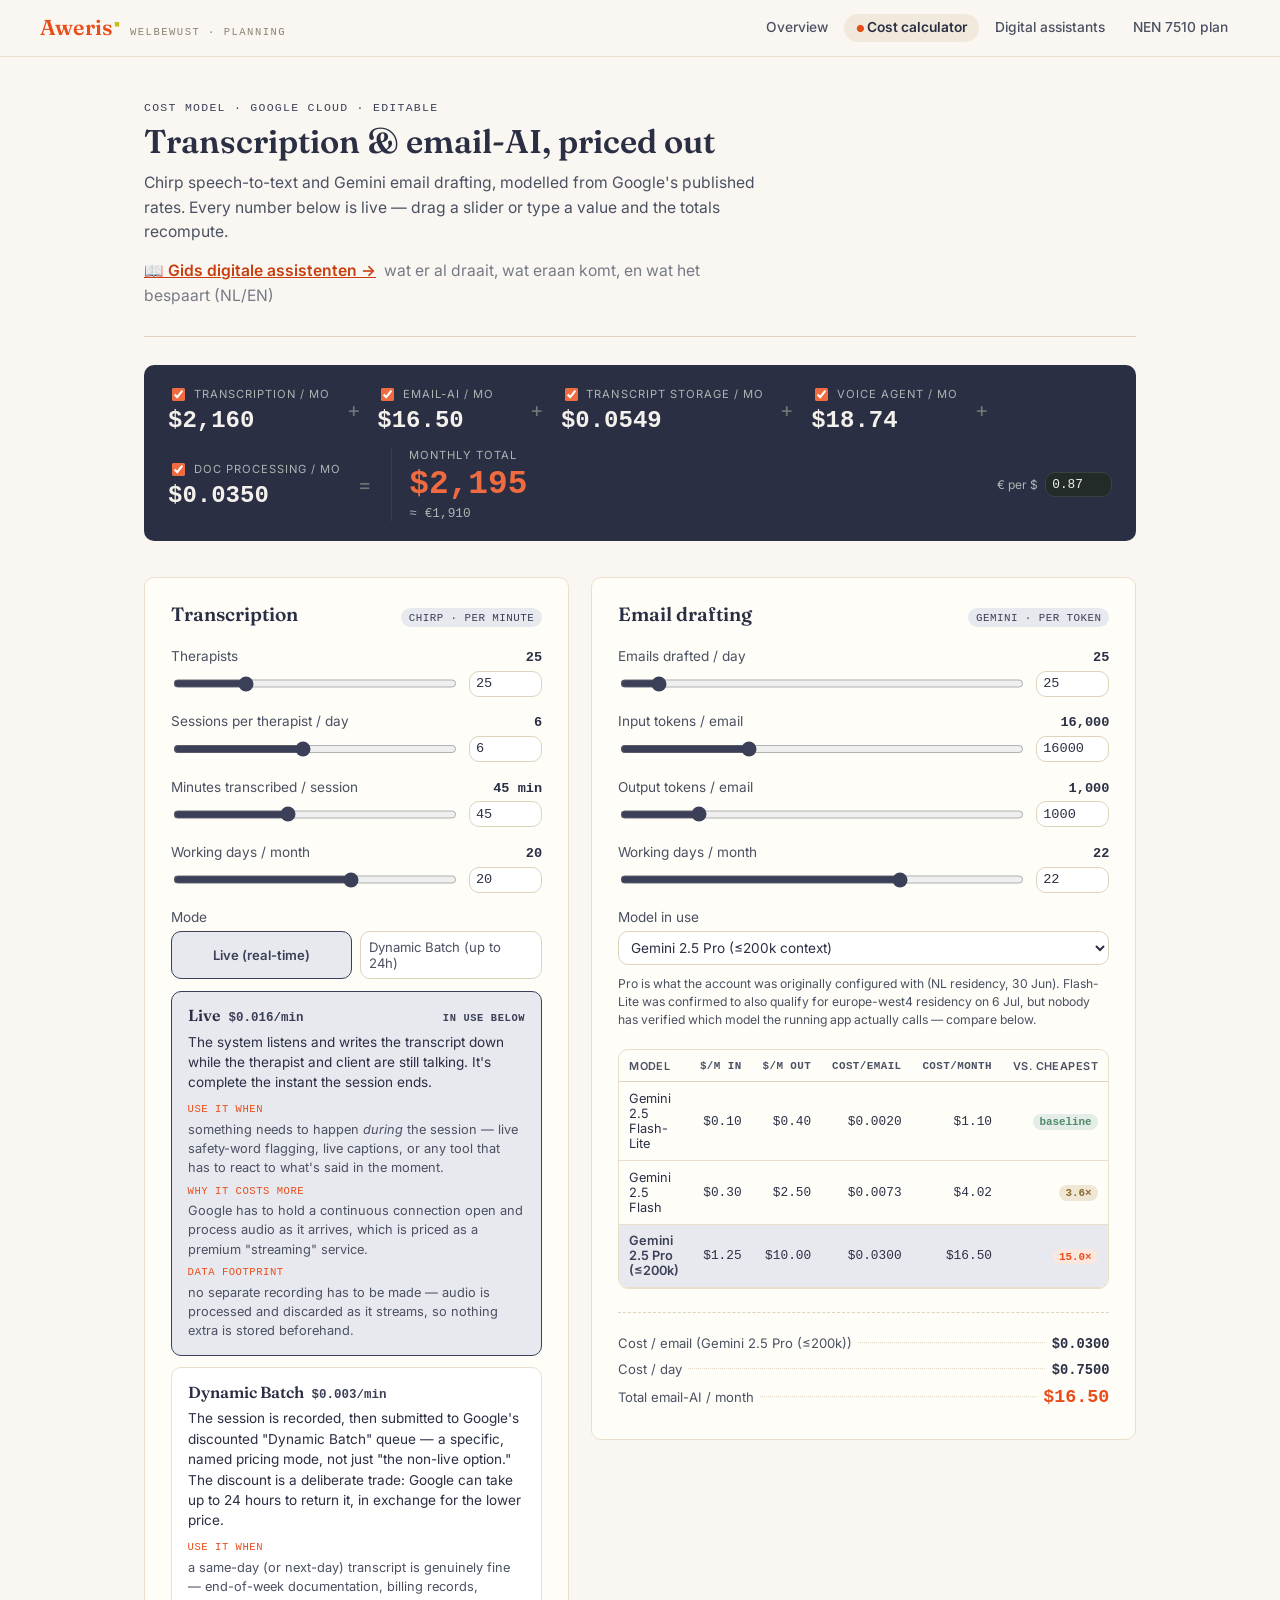
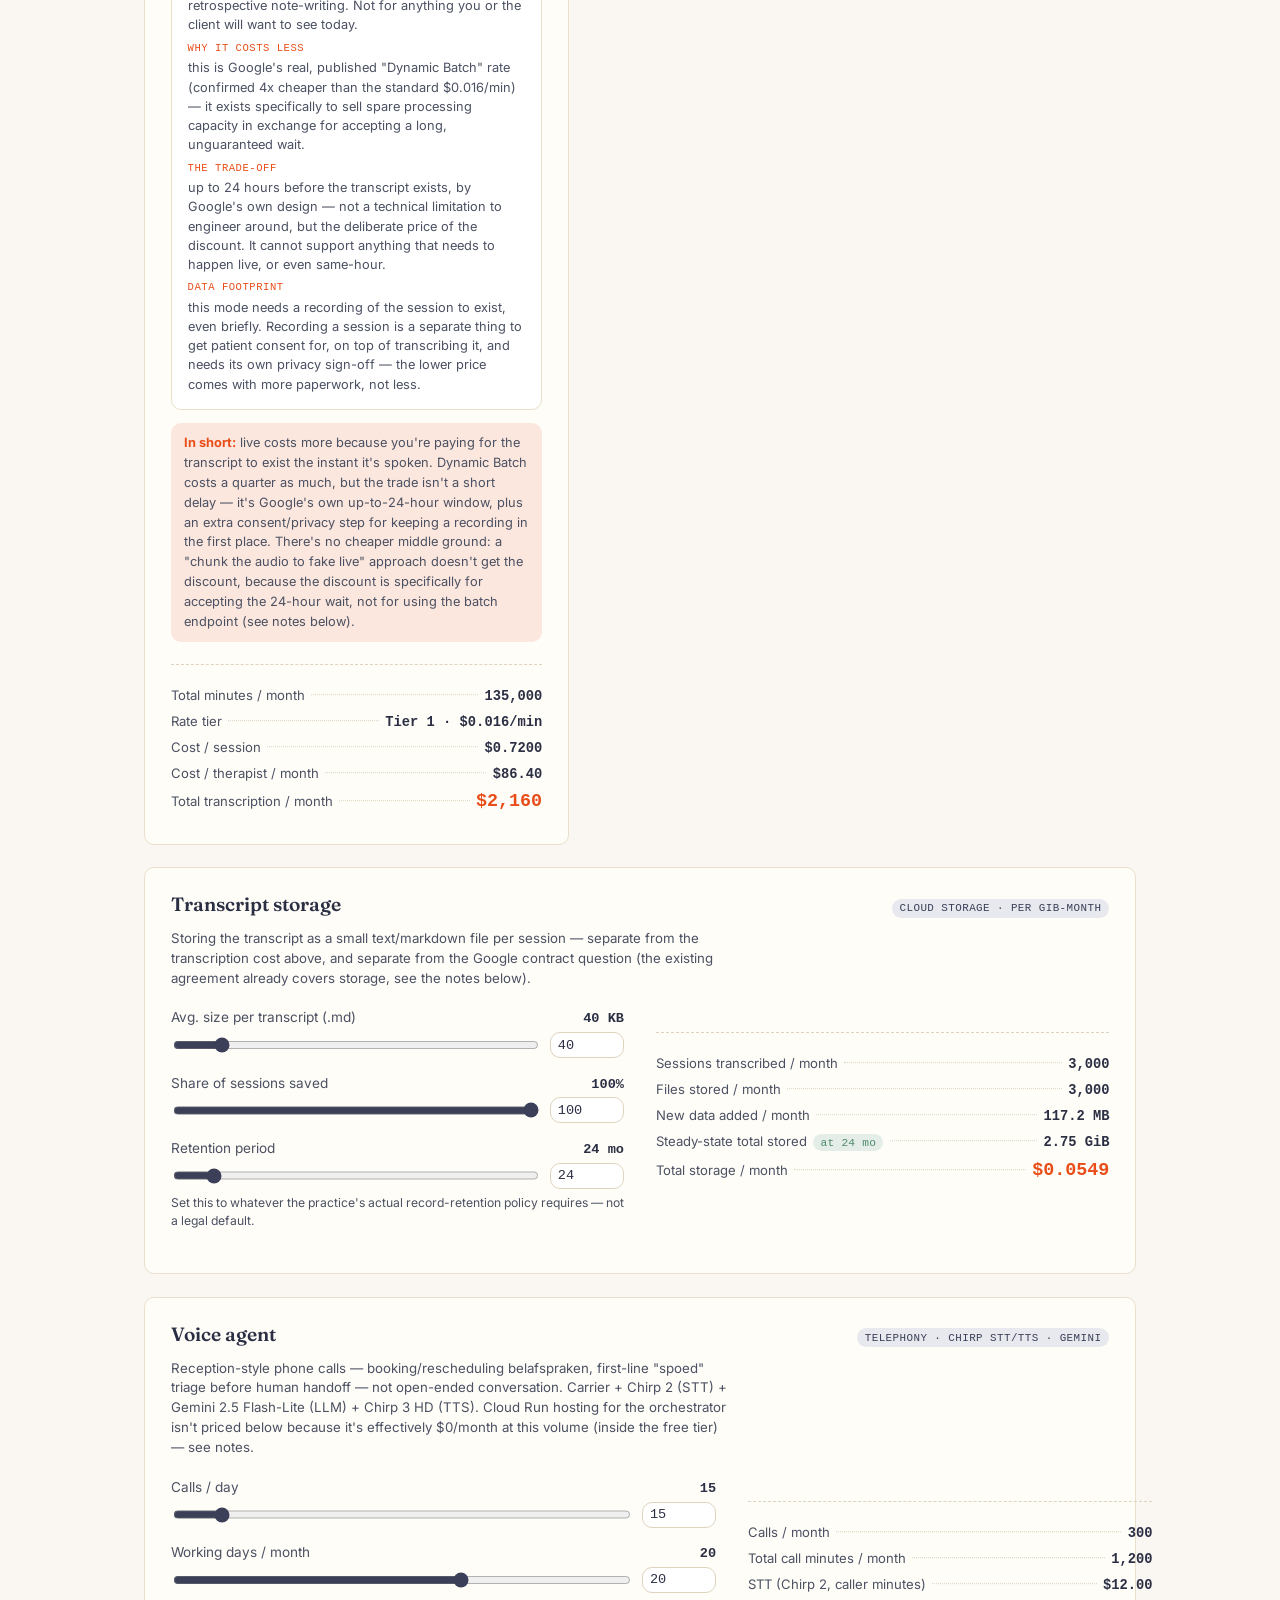
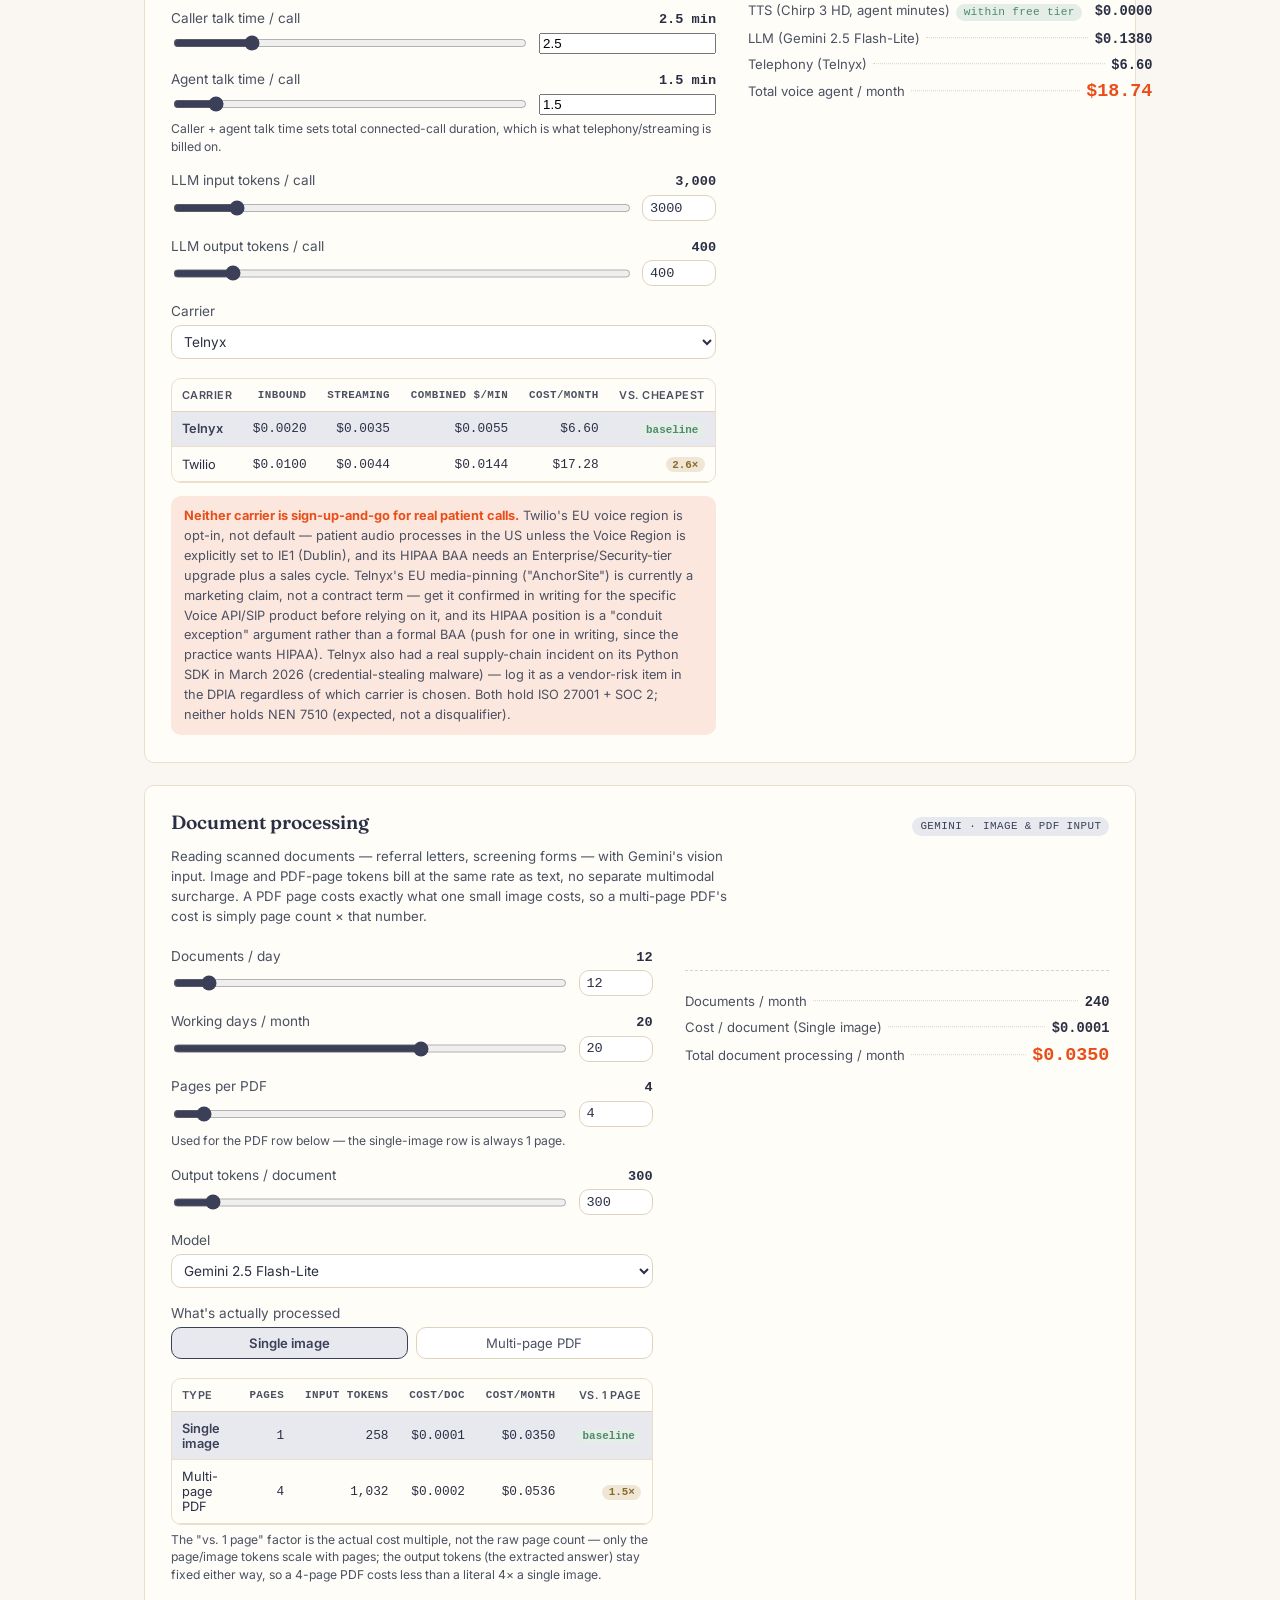
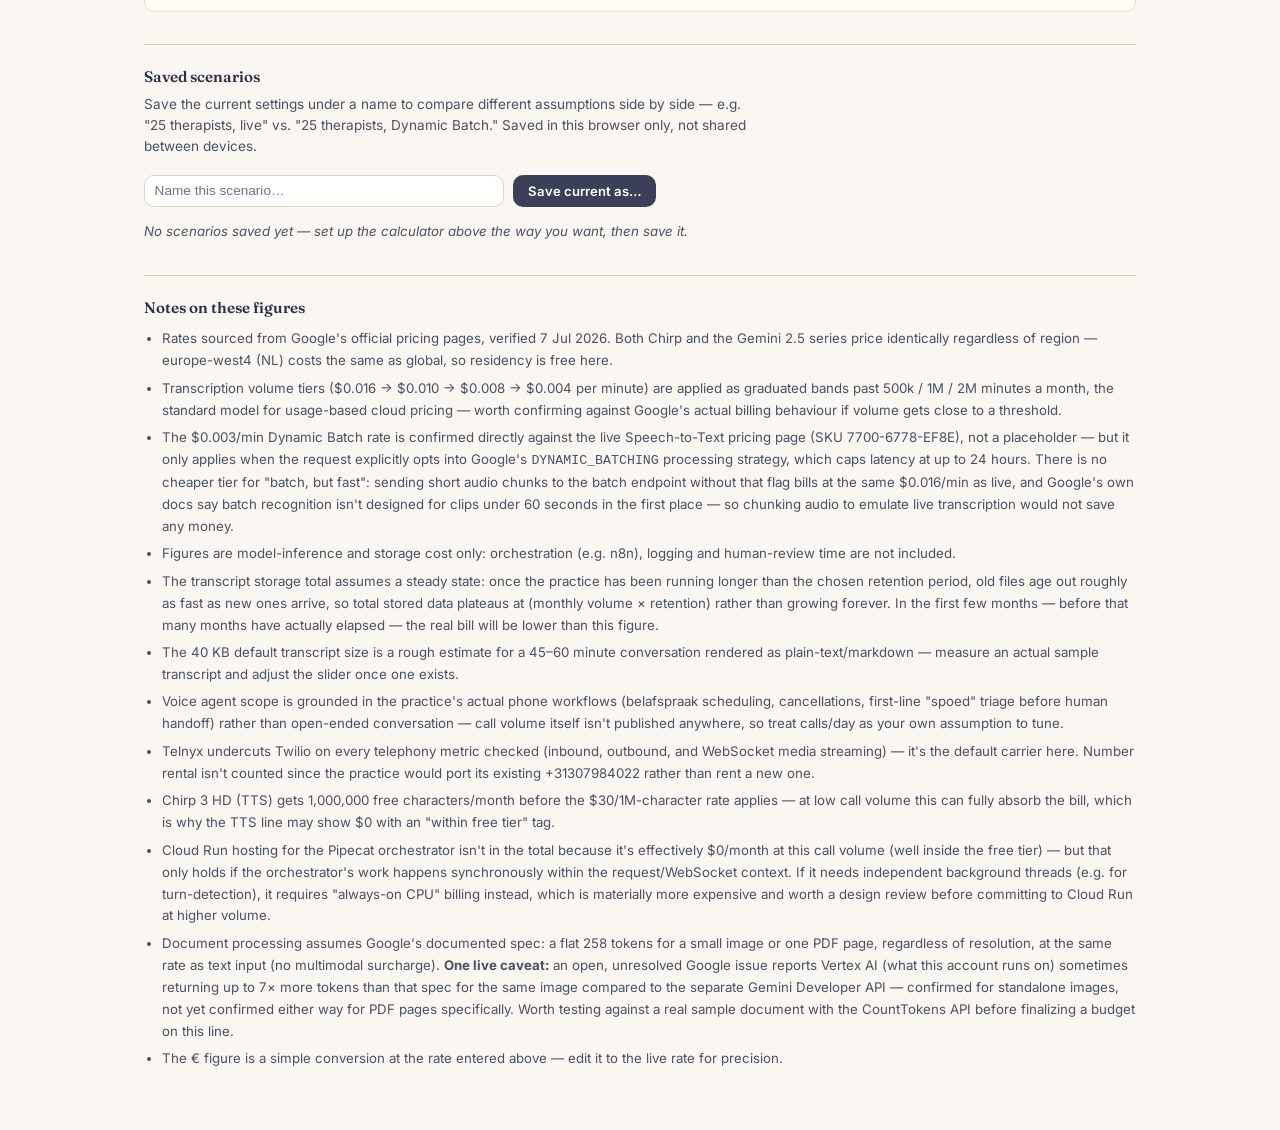
==== commit a4f633bb: "Redesign planning pages in the Aweris brand; add Overview + NEN 7510 pages Add aweris.css shared des" ====
--- a/index.html
+++ b/index.html
@@ -31,7 +31,7 @@
     margin: 0;
     background: var(--paper);
     color: var(--ink);
-    font-family: -apple-system, BlinkMacSystemFont, "Segoe UI", Roboto, Helvetica, Arial, sans-serif;
+    font-family: "Inter", "Segoe UI", system-ui, -apple-system, sans-serif;
     -webkit-font-smoothing: antialiased;
   }
 
@@ -42,7 +42,7 @@
   }
 
   h1, h2, h3 {
-    font-family: Georgia, "Iowan Old Style", "Palatino Linotype", Palatino, "Book Antiqua", serif;
+    font-family: "Fraunces", "Iowan Old Style", "Palatino Linotype", Georgia, serif;
     color: var(--ink);
     text-wrap: balance;
     margin: 0;
@@ -125,7 +125,7 @@
   }
 
   .total-toggle input {
-    accent-color: #E8A183;
+    accent-color: #F06B3F;
     cursor: pointer;
   }
 
@@ -162,7 +162,7 @@
 
   .grand-value {
     font-size: 2.05rem;
-    color: #E8A183;
+    color: #F06B3F;
   }
 
   .total-eur {
@@ -383,7 +383,7 @@
   }
 
   .mode-name {
-    font-family: Georgia, "Iowan Old Style", Palatino, serif;
+    font-family: "Fraunces", "Iowan Old Style", Palatino, serif;
     font-size: 1rem;
     font-weight: 600;
     color: var(--ink);
@@ -457,7 +457,7 @@
 
   select {
     width: 100%;
-    font-family: -apple-system, BlinkMacSystemFont, "Segoe UI", Roboto, sans-serif;
+    font-family: "Inter", "Segoe UI", system-ui, -apple-system, sans-serif;
     font-size: 0.85rem;
     color: var(--ink);
     border: 1px solid var(--line-strong);
@@ -626,7 +626,7 @@
   }
 
   button {
-    font-family: -apple-system, BlinkMacSystemFont, "Segoe UI", Roboto, sans-serif;
+    font-family: "Inter", "Segoe UI", system-ui, -apple-system, sans-serif;
     font-size: 0.82rem;
     font-weight: 600;
     color: #fff;
@@ -637,7 +637,7 @@
     cursor: pointer;
   }
 
-  button:hover { background: #163a39; }
+  button:hover { background: #2C3146; }
 
   button.secondary {
     background: transparent;
@@ -805,8 +805,19 @@
     margin: 0.9rem 0 0;
   }
 </style>
+<link rel="stylesheet" href="aweris.css">
 </head>
 <body>
+
+<nav class="aw-nav">
+  <a class="aw-brand" href="overview.html"><span class="aw-wordmark">Aweris</span><small>WelBewust &middot; planning</small></a>
+  <div class="aw-nav-links">
+    <a href="overview.html">Overview</a>
+    <a href="index.html" aria-current="page">Cost calculator</a>
+    <a href="assistenten.html">Digital assistants</a>
+    <a href="compliance.html">NEN 7510 plan</a>
+  </div>
+</nav>
 
 <div class="page">
 
--- a/aweris.css
+++ b/aweris.css
@@ -0,0 +1,121 @@
+/* ============================================================
+   Aweris design system — shared across the WelBewust planning pages
+   Brand tokens lifted from the live aweris.nl token set (July 2026).
+   Loaded LAST in each page's <head> so it recolours the older
+   pages' local :root tokens without touching their markup/JS.
+   ============================================================ */
+
+@import url('https://fonts.googleapis.com/css2?family=Fraunces:opsz,wght@9..144,400;9..144,500;9..144,600;9..144,700;9..144,900&family=Inter:wght@400;500;600;700&display=swap');
+
+:root{
+  /* --- Aweris brand palette --- */
+  --aw-orange:#E94E1A;      --aw-orange-dark:#C93E0E;  --aw-orange-hover:#C74217;  --aw-orange-light:#F06B3F;
+  --aw-yellow:#E9E11E;      --aw-yellow-dark:#C4BE15;
+  --aw-gold:#E3C04D;        --aw-gold-ink:#9A6A0B;
+  --aw-blue:#3B4058;        --aw-blue-light:#565D80;   --aw-blue-dark:#2C3146;
+  --aw-paper:#FAF7F2;       --aw-card:#FFFDF8;         --aw-line:#EADFCB;   --aw-line-strong:#DFD3BE;
+  --aw-ink:#2B2F44;         --aw-ink-soft:#4B5162;     --aw-muted:#8A8473;
+  --aw-green:#4F8A6B;       --aw-green-soft:#E4EDE7;
+  --aw-error:#C5362A;       --aw-error-soft:#FCF3F1;
+
+  --aw-font-display:"Fraunces","Iowan Old Style","Palatino Linotype",Georgia,serif;
+  --aw-font-body:"Inter","Segoe UI",system-ui,-apple-system,sans-serif;
+  --aw-font-mono:ui-monospace,"SF Mono",Menlo,Consolas,monospace;
+
+  --aw-radius:10px;   --aw-radius-sm:8px;   --aw-radius-pill:999px;
+  --aw-shadow:0 4px 20px rgba(59,64,88,.08);
+  --aw-shadow-cta:0 8px 22px rgba(233,78,26,.28);
+  --aw-container:1080px;
+  --aw-ease:cubic-bezier(.215,.61,.355,1);
+
+  /* --- legacy-token overrides: recolour the older pages in place --- */
+  --paper:var(--aw-paper);
+  --panel:var(--aw-card);      --card:var(--aw-card);
+  --ink:var(--aw-ink);         --ink-soft:var(--aw-ink-soft);   --ink-faint:var(--aw-muted);
+  --line:var(--aw-line);       --line-strong:var(--aw-line-strong);   --rail:#F4EEE2;
+  --radius:var(--aw-radius);   --shadow:var(--aw-shadow);
+  /* index.html accents */
+  --petrol:var(--aw-blue);     --petrol-tint:#E7E9EF;
+  --rust:var(--aw-orange);     --rust-tint:#FBE7DE;
+  --moss:var(--aw-green);      --moss-tint:var(--aw-green-soft);
+  /* assistenten.html accents + status */
+  --teal:var(--aw-blue);       --teal-soft:#E7E9EF;   --teal-line:#CBD0DE;
+  --gold:var(--aw-gold-ink);   --gold-soft:#F5EBD8;
+  --ok:var(--aw-green);        --ok-bg:var(--aw-green-soft);
+  --test:var(--aw-gold-ink);   --test-bg:#F5EBD8;
+  --plan:var(--aw-blue);       --plan-bg:#E7E9EF;
+  --wait:var(--aw-orange);     --wait-bg:#FBE7DE;
+}
+
+/* kill the older assistenten dark-mode so the whole site is one warm paper look */
+@media (prefers-color-scheme:dark){ :root{ color-scheme:light; } }
+
+/* bare content links inherit the brand; classed links (nav, buttons) keep their own colour */
+a{ color:var(--aw-orange-dark); }
+a:hover{ color:var(--aw-orange); }
+
+/* unify display headings to the brand serif across every page (body stays Inter) */
+h1, h2, h3 { font-family:var(--aw-font-display); }
+
+/* ============================================================
+   Shared chrome — nav, buttons, eyebrow, footer, containers
+   (prefixed .aw- so it never collides with page-local classes)
+   ============================================================ */
+
+.aw-nav{
+  position:sticky; top:0; z-index:50;
+  display:flex; align-items:center; justify-content:space-between; gap:20px; flex-wrap:wrap;
+  padding:14px clamp(18px,4vw,40px);
+  background:var(--aw-paper);
+  background:color-mix(in srgb, var(--aw-paper) 90%, transparent);
+  backdrop-filter:saturate(140%) blur(8px);
+  border-bottom:1px solid var(--aw-line);
+  font-family:var(--aw-font-body);
+}
+.aw-brand{ display:flex; align-items:baseline; gap:10px; text-decoration:none; }
+.aw-wordmark{
+  font-family:var(--aw-font-display); font-weight:600; font-size:1.35rem; letter-spacing:.01em;
+  color:var(--aw-orange); line-height:1;
+}
+.aw-wordmark::after{ content:"■"; font-size:.42em; color:var(--aw-yellow-dark); margin-left:2px; vertical-align:super; }
+.aw-brand small{ font-family:var(--aw-font-mono); font-size:.66rem; letter-spacing:.14em; text-transform:uppercase; color:var(--aw-muted); }
+.aw-nav-links{ display:flex; align-items:center; gap:4px; flex-wrap:wrap; }
+.aw-nav-links a{
+  font-size:.86rem; font-weight:500; color:var(--aw-ink-soft); text-decoration:none;
+  padding:7px 12px; border-radius:var(--aw-radius-pill); line-height:1;
+  transition:color .16s var(--aw-ease), background .16s var(--aw-ease);
+}
+.aw-nav-links a:hover{ color:var(--aw-orange); background:#F3EADF; }
+.aw-nav-links a[aria-current="page"]{ color:var(--aw-ink); font-weight:600; background:#F1E9DC; }
+.aw-nav-links a[aria-current="page"]::before{ content:"● "; color:var(--aw-orange); font-size:.7em; }
+
+.aw-btn{
+  display:inline-flex; align-items:center; gap:8px; cursor:pointer;
+  font-family:var(--aw-font-body); font-weight:600; font-size:.92rem; line-height:1;
+  padding:12px 20px; border-radius:var(--aw-radius-pill); border:1px solid transparent;
+  text-decoration:none; transition:transform .16s var(--aw-ease), box-shadow .16s var(--aw-ease), background .16s var(--aw-ease);
+}
+.aw-btn--primary{ background:var(--aw-orange); color:#fff; box-shadow:var(--aw-shadow-cta); }
+.aw-btn--primary:hover{ background:var(--aw-orange-hover); transform:translateY(-1px); box-shadow:0 12px 30px rgba(233,78,26,.36); }
+.aw-btn--ghost{ background:transparent; color:var(--aw-ink); border-color:var(--aw-line-strong); }
+.aw-btn--ghost:hover{ border-color:var(--aw-ink); }
+
+.aw-eyebrow{
+  font-family:var(--aw-font-mono); text-transform:uppercase; letter-spacing:.13em;
+  font-size:.7rem; color:var(--aw-orange); font-weight:500; margin:0;
+}
+
+.aw-container{ max-width:var(--aw-container); margin:0 auto; padding-left:clamp(18px,4vw,40px); padding-right:clamp(18px,4vw,40px); }
+
+.aw-footer{
+  border-top:1px solid var(--aw-line); margin-top:56px; padding:26px 0 44px;
+  display:flex; justify-content:space-between; gap:16px; flex-wrap:wrap;
+  font-family:var(--aw-font-mono); font-size:.72rem; color:var(--aw-muted);
+}
+.aw-footer a{ color:var(--aw-muted); }
+
+@media (max-width:600px){
+  .aw-nav{ padding:12px 18px; }
+  .aw-nav-links{ gap:2px; }
+  .aw-nav-links a{ padding:6px 9px; font-size:.8rem; }
+}
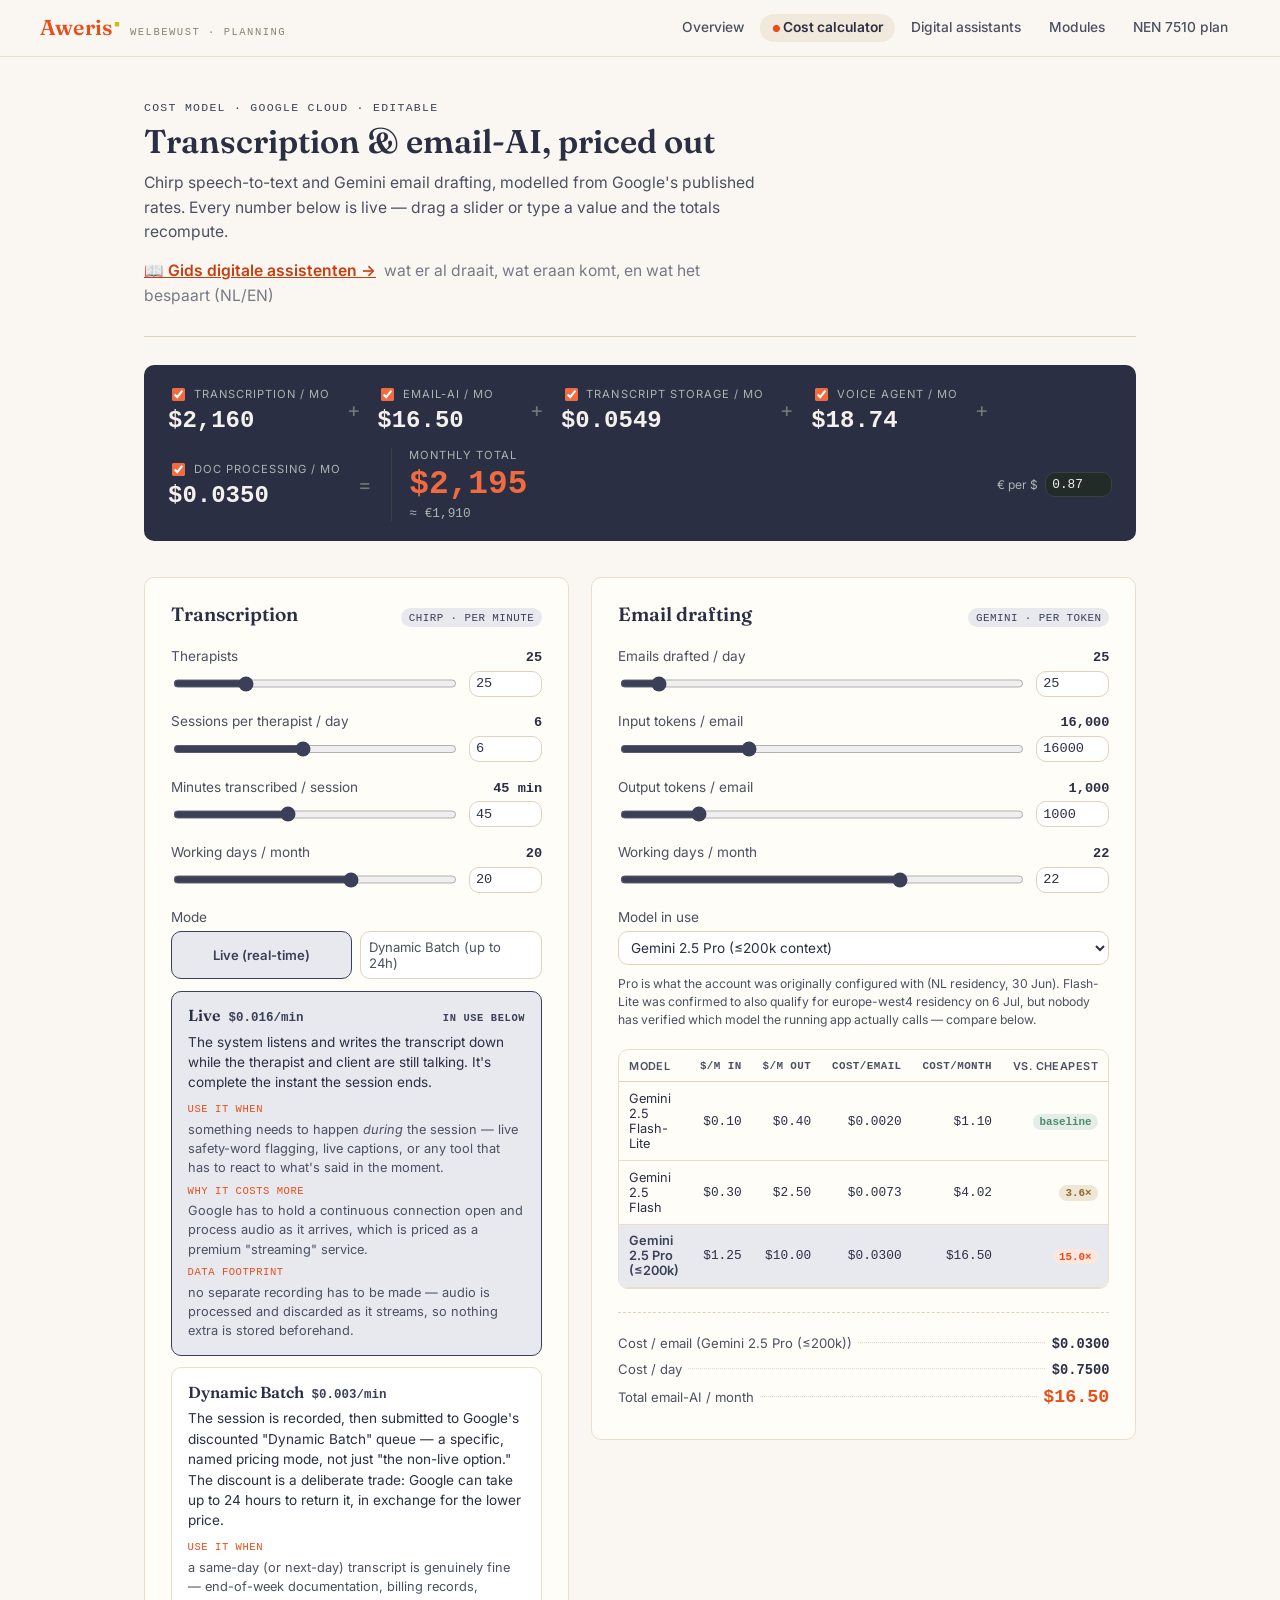
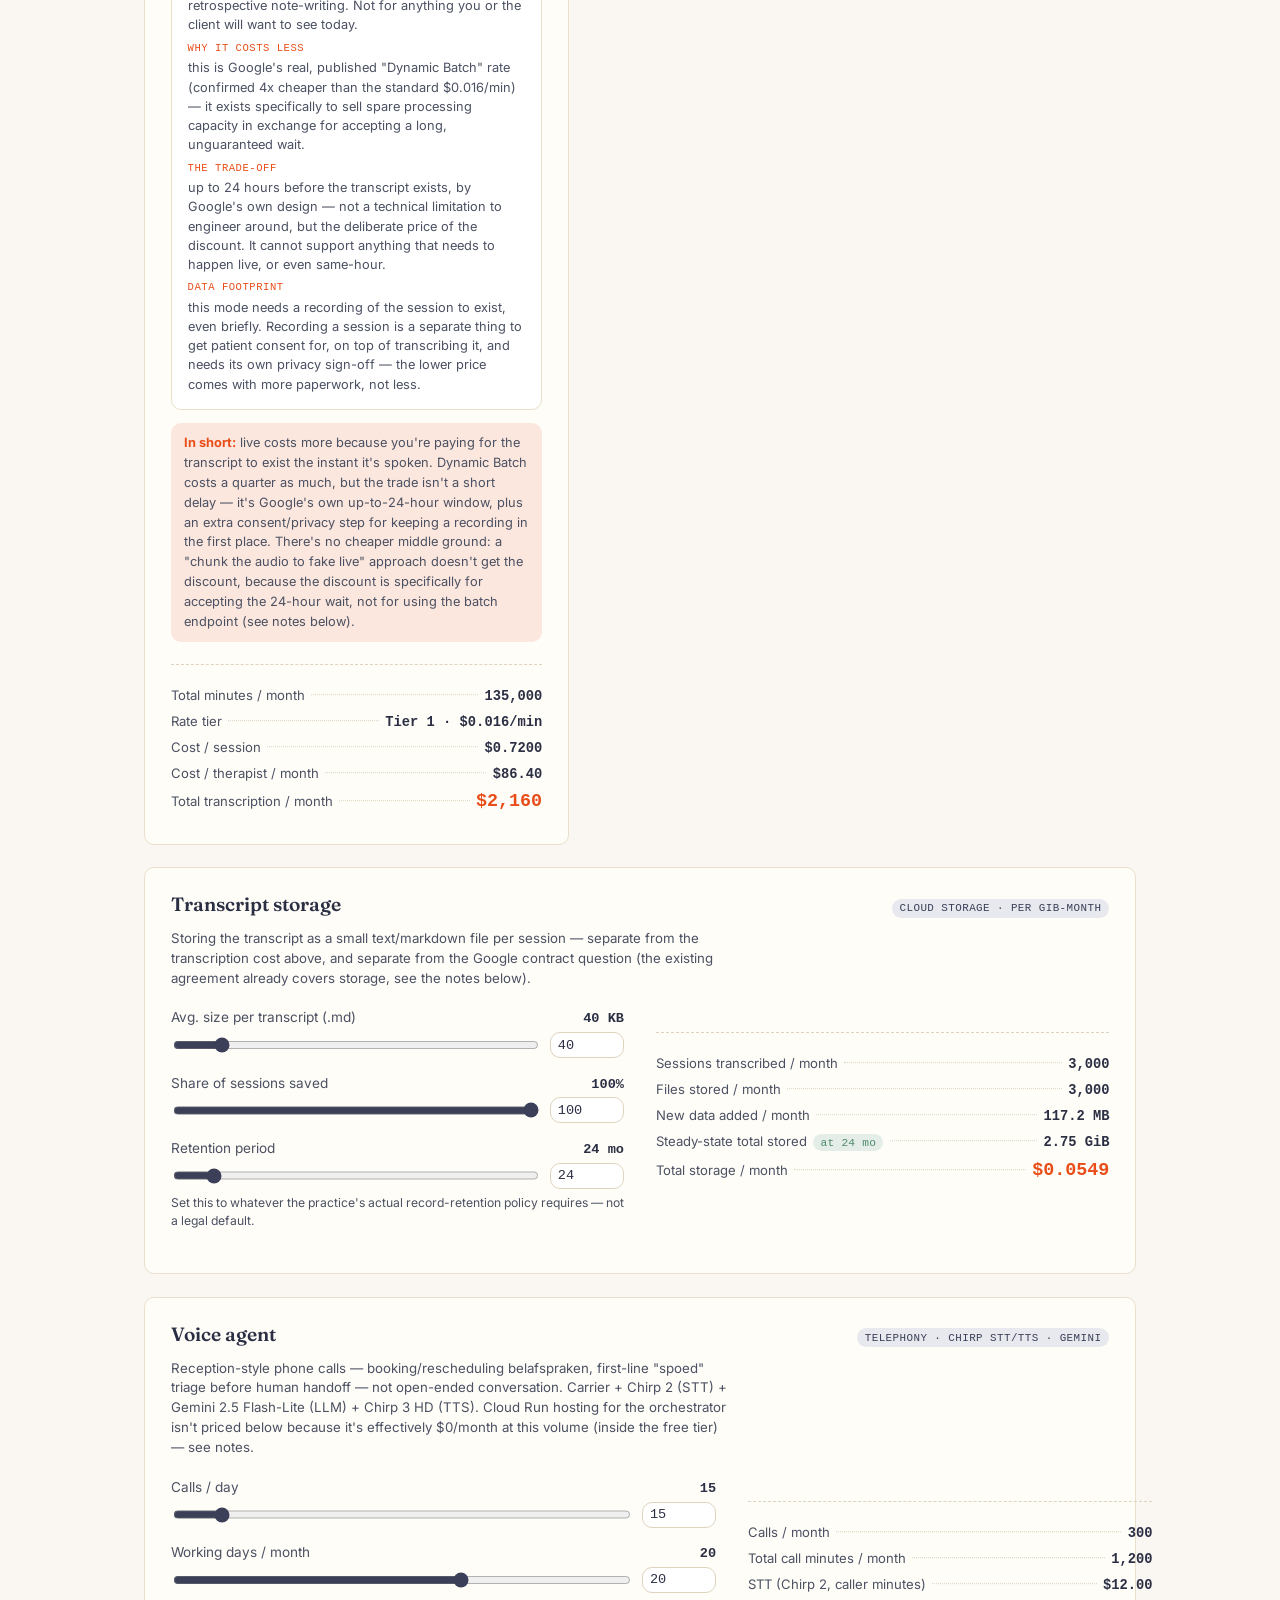
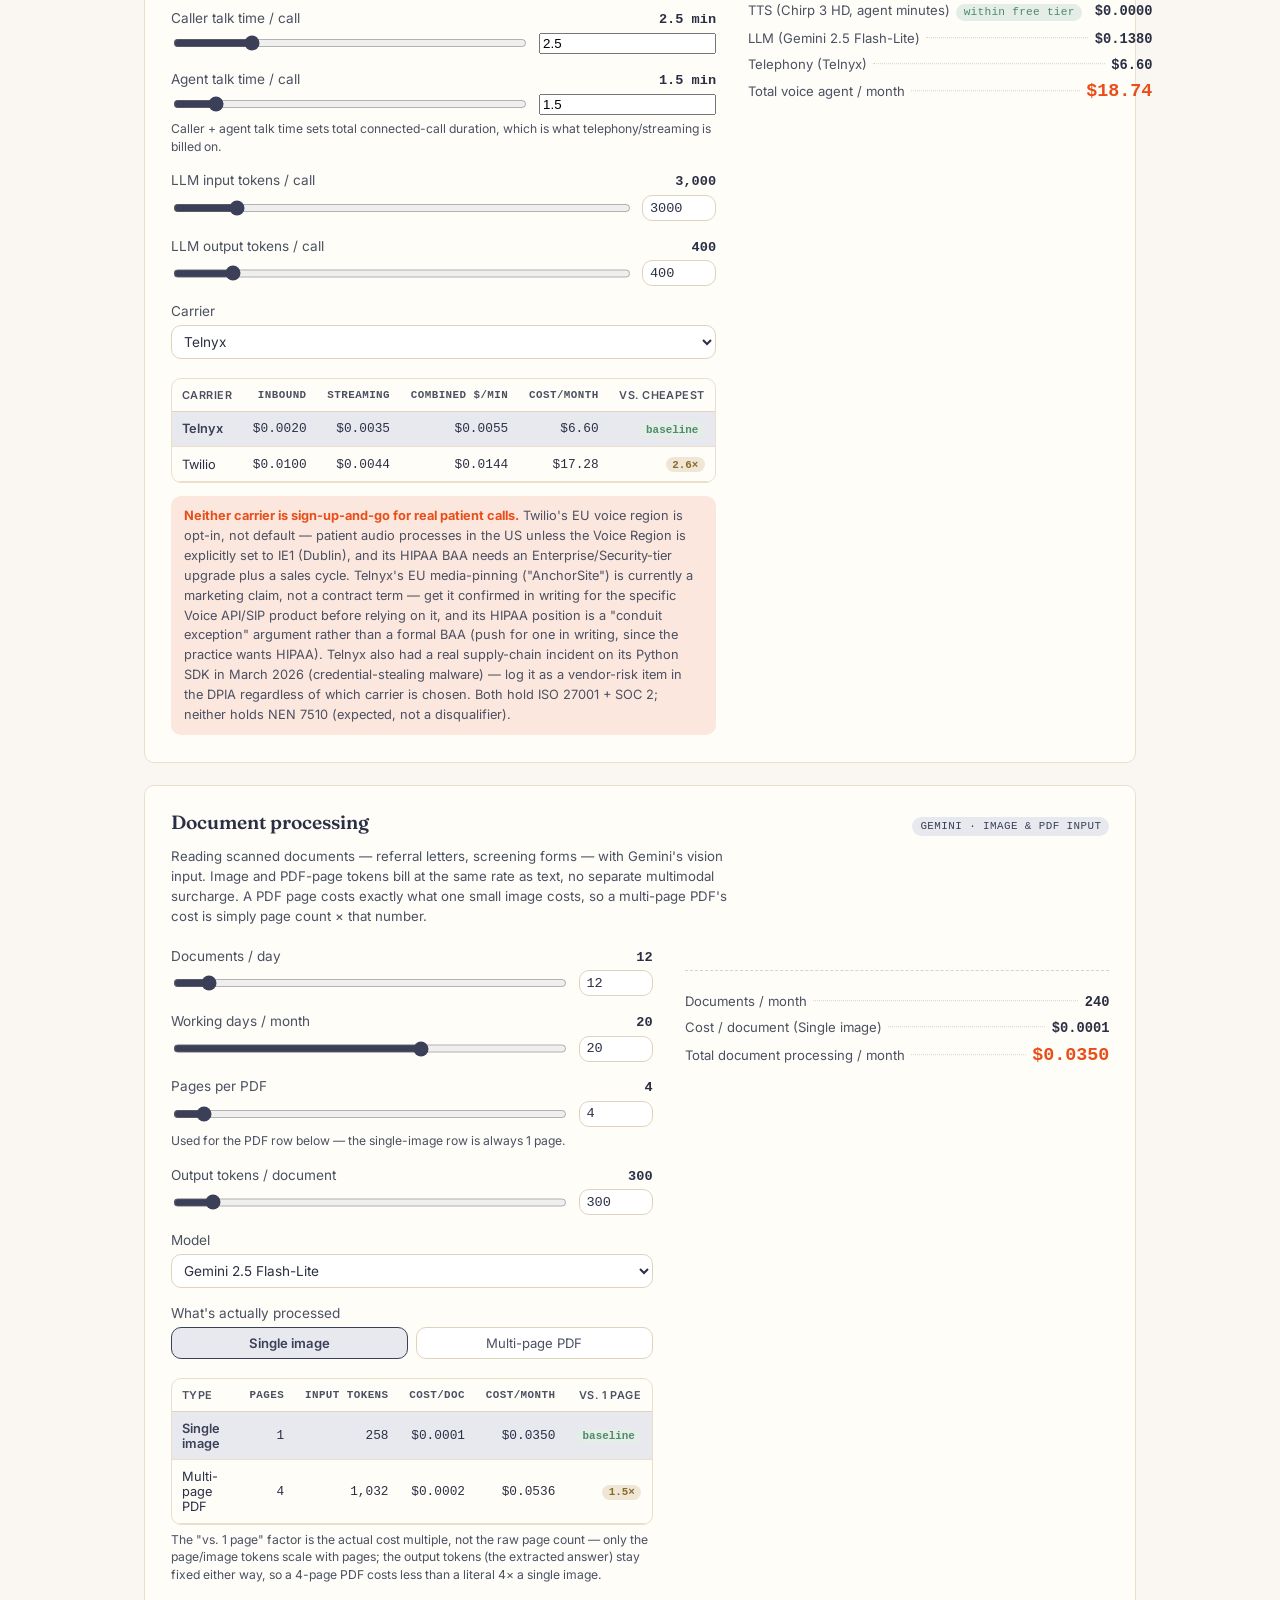
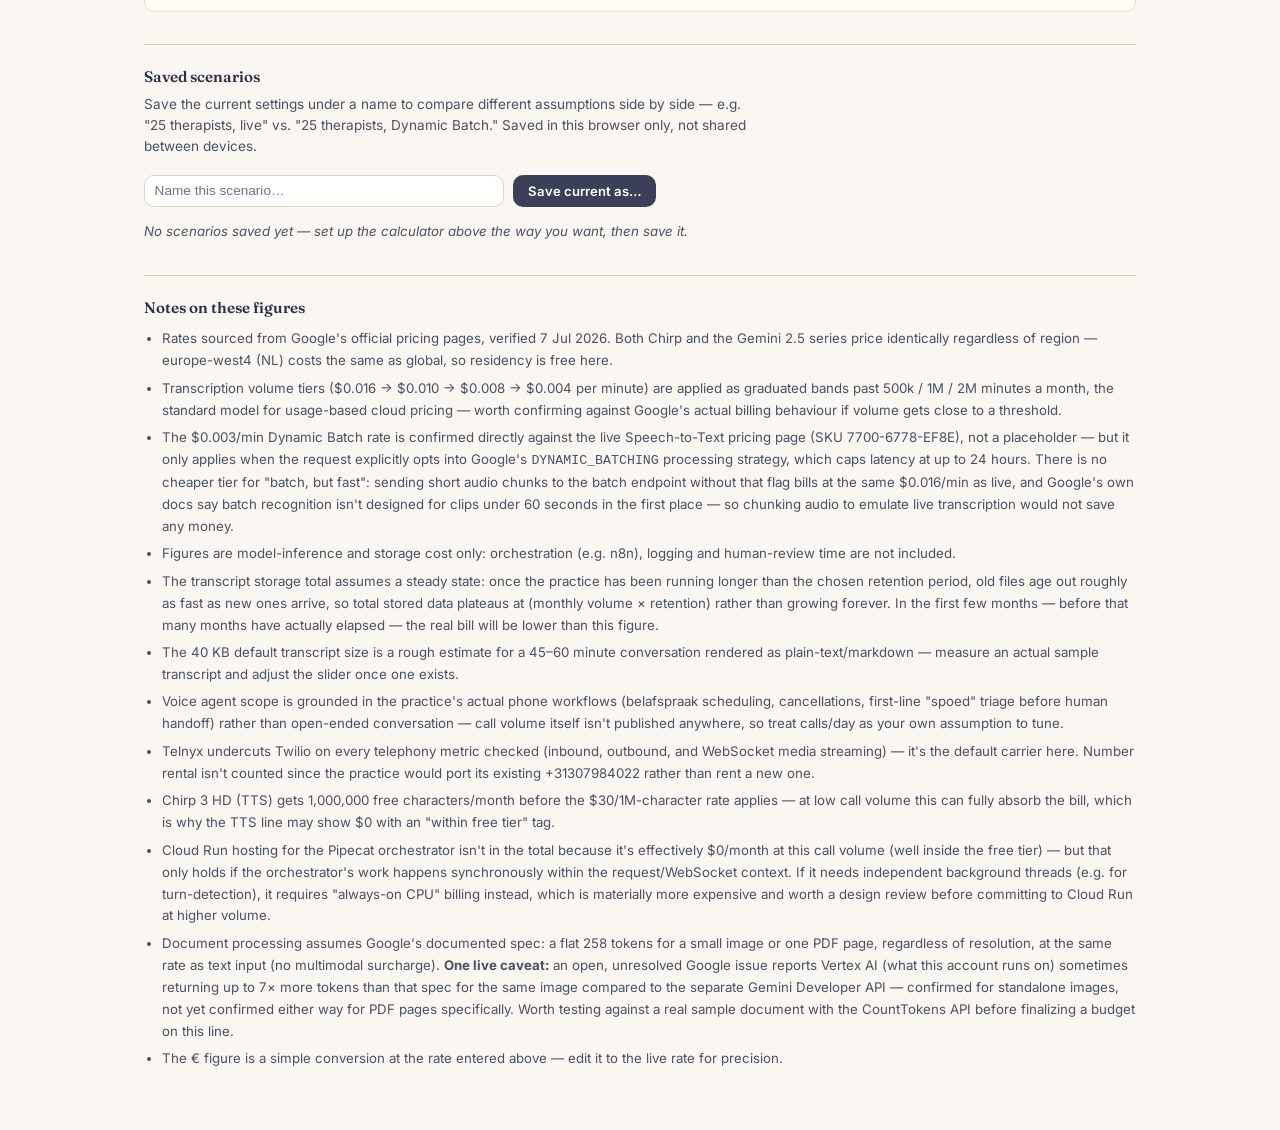
==== commit cba5ed27: "Add modules.html: the module library — use, charging rules, results handling, revenue model New Mass" ====
--- a/index.html
+++ b/index.html
@@ -815,6 +815,7 @@
     <a href="overview.html">Overview</a>
     <a href="index.html" aria-current="page">Cost calculator</a>
     <a href="assistenten.html">Digital assistants</a>
+    <a href="modules.html">Modules</a>
     <a href="compliance.html">NEN 7510 plan</a>
   </div>
 </nav>
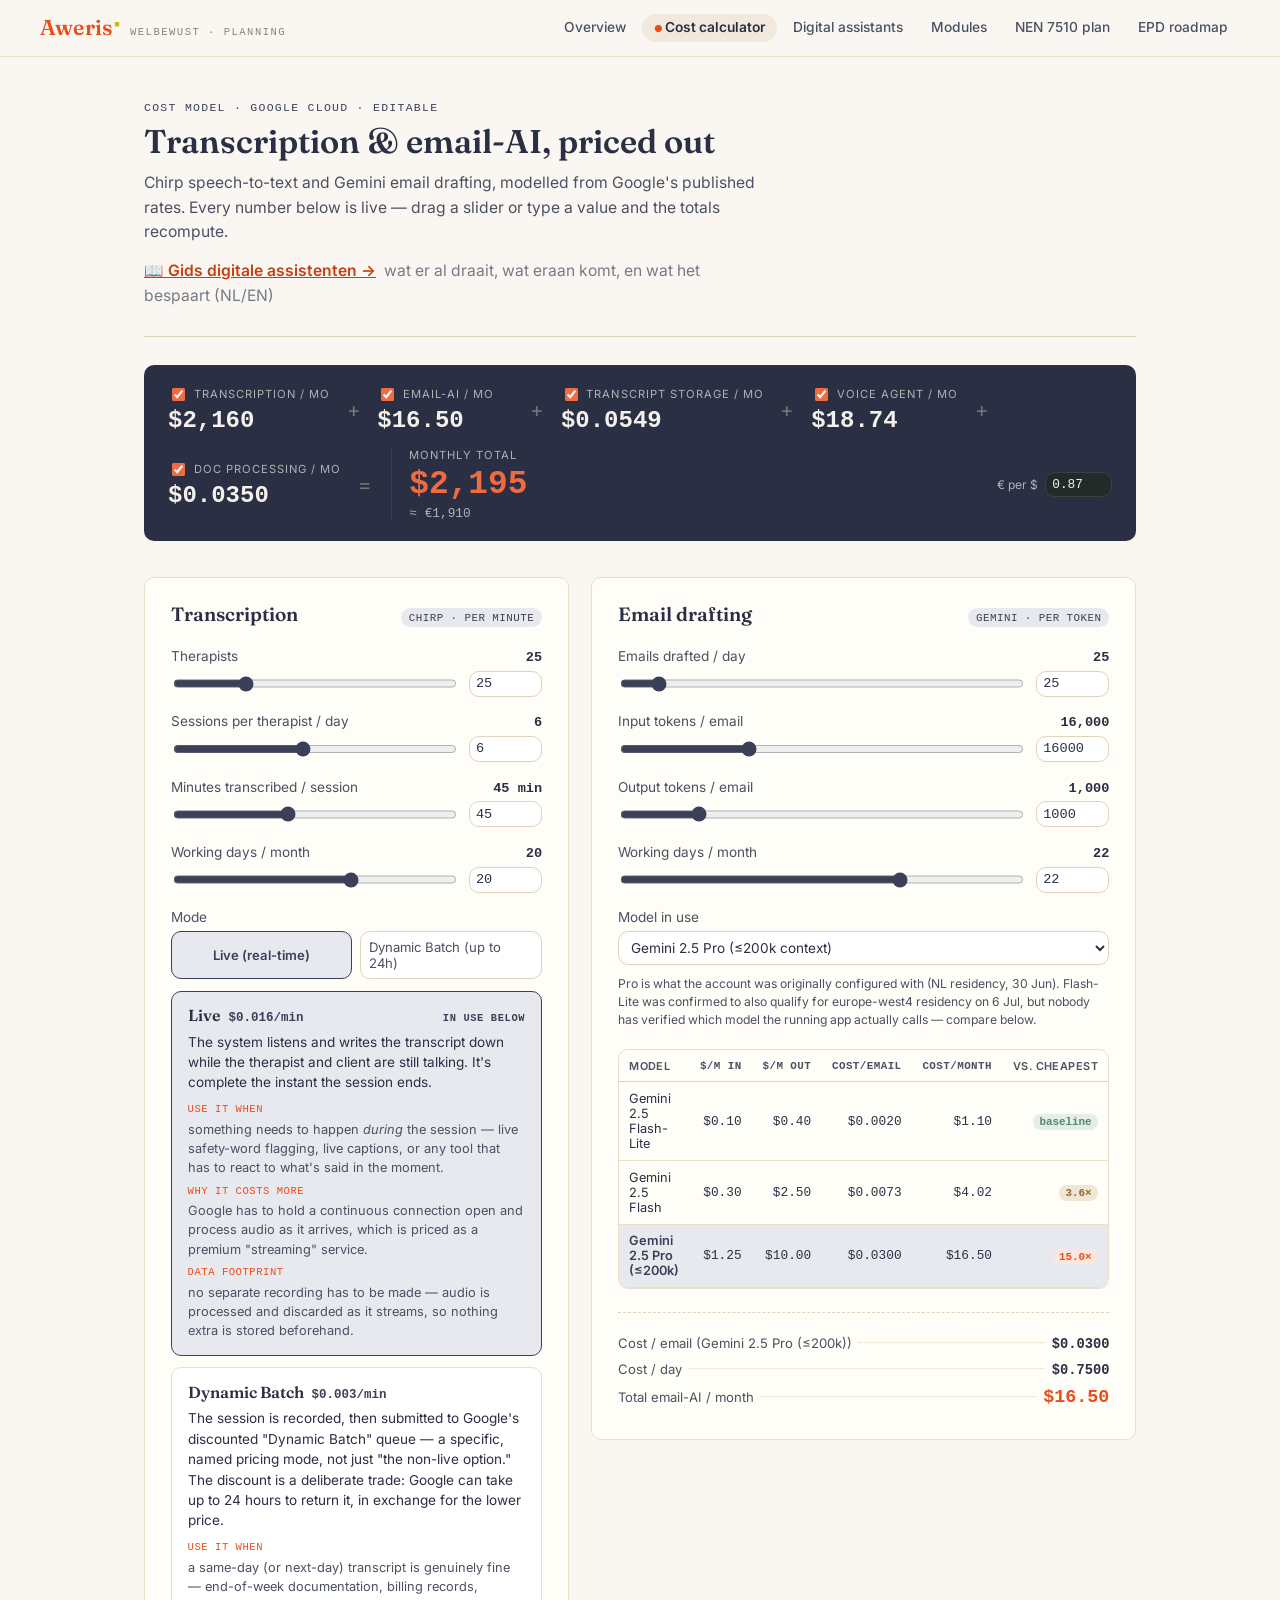
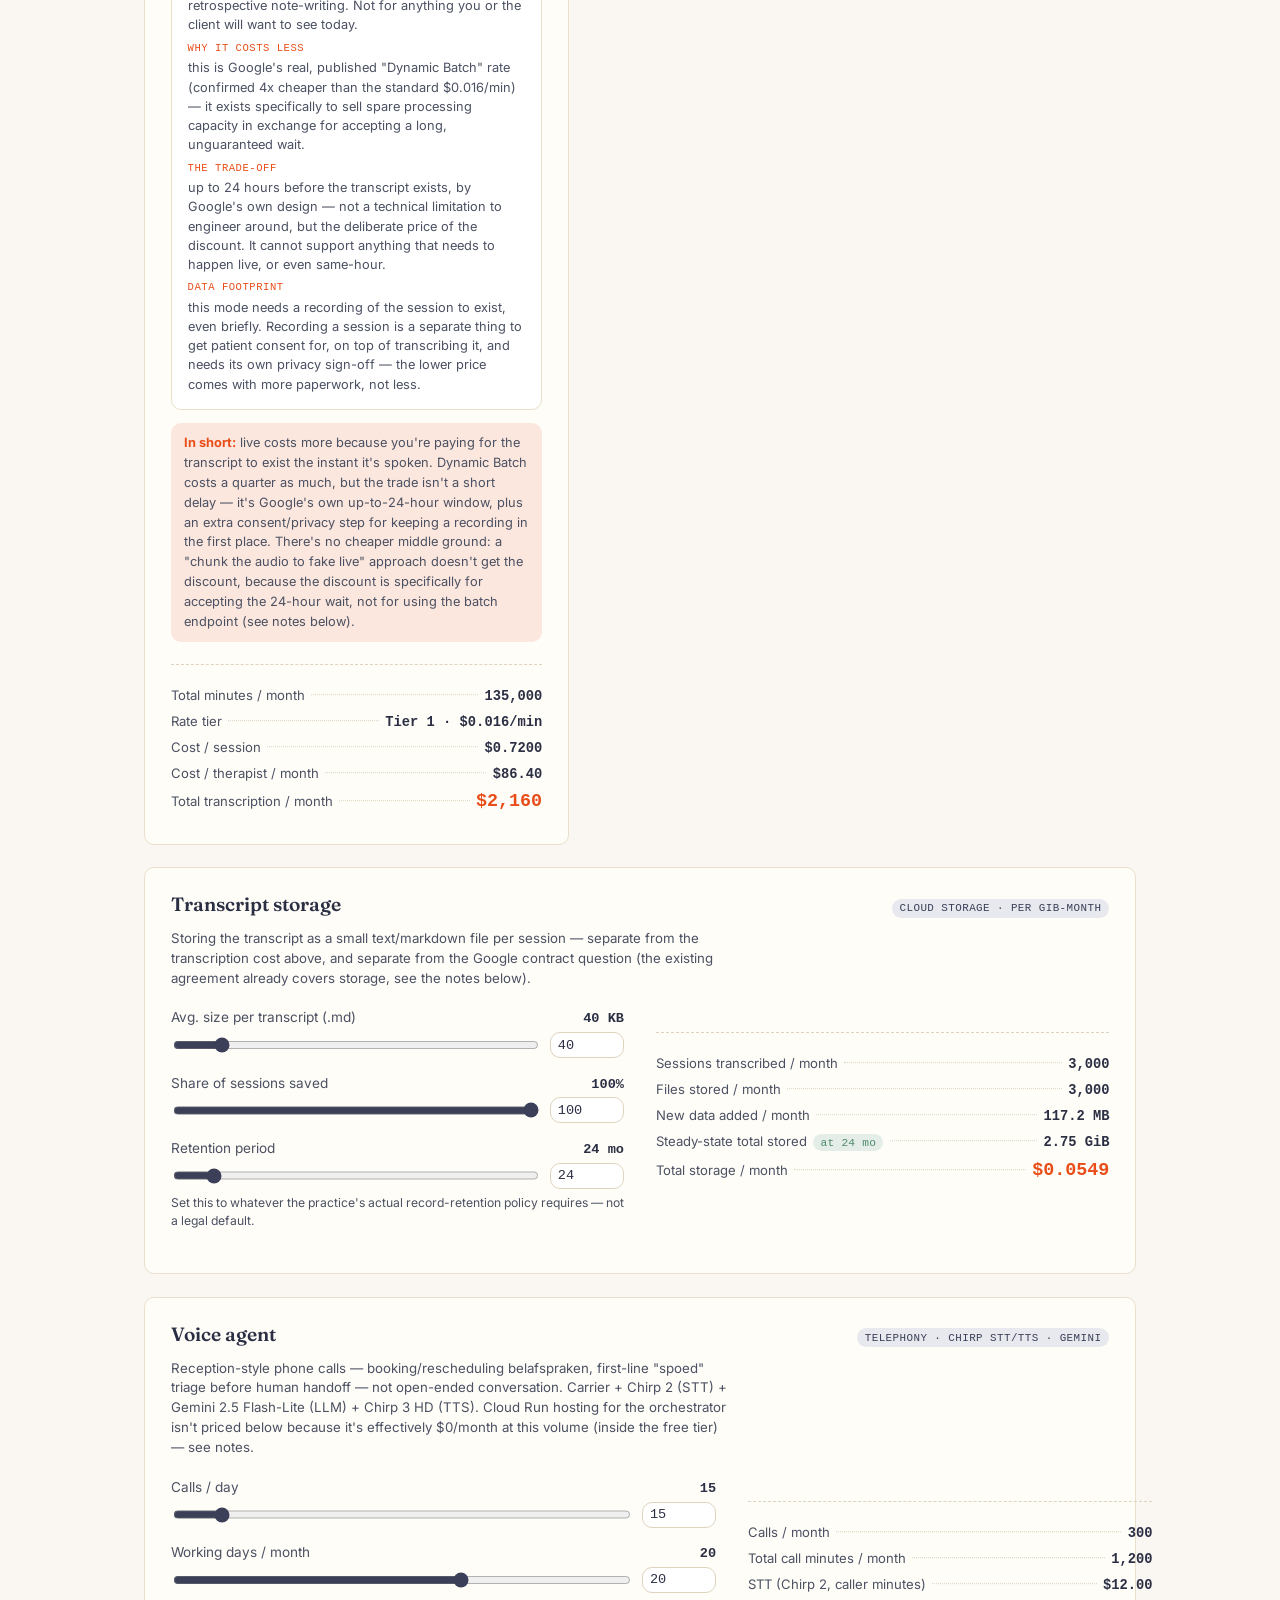
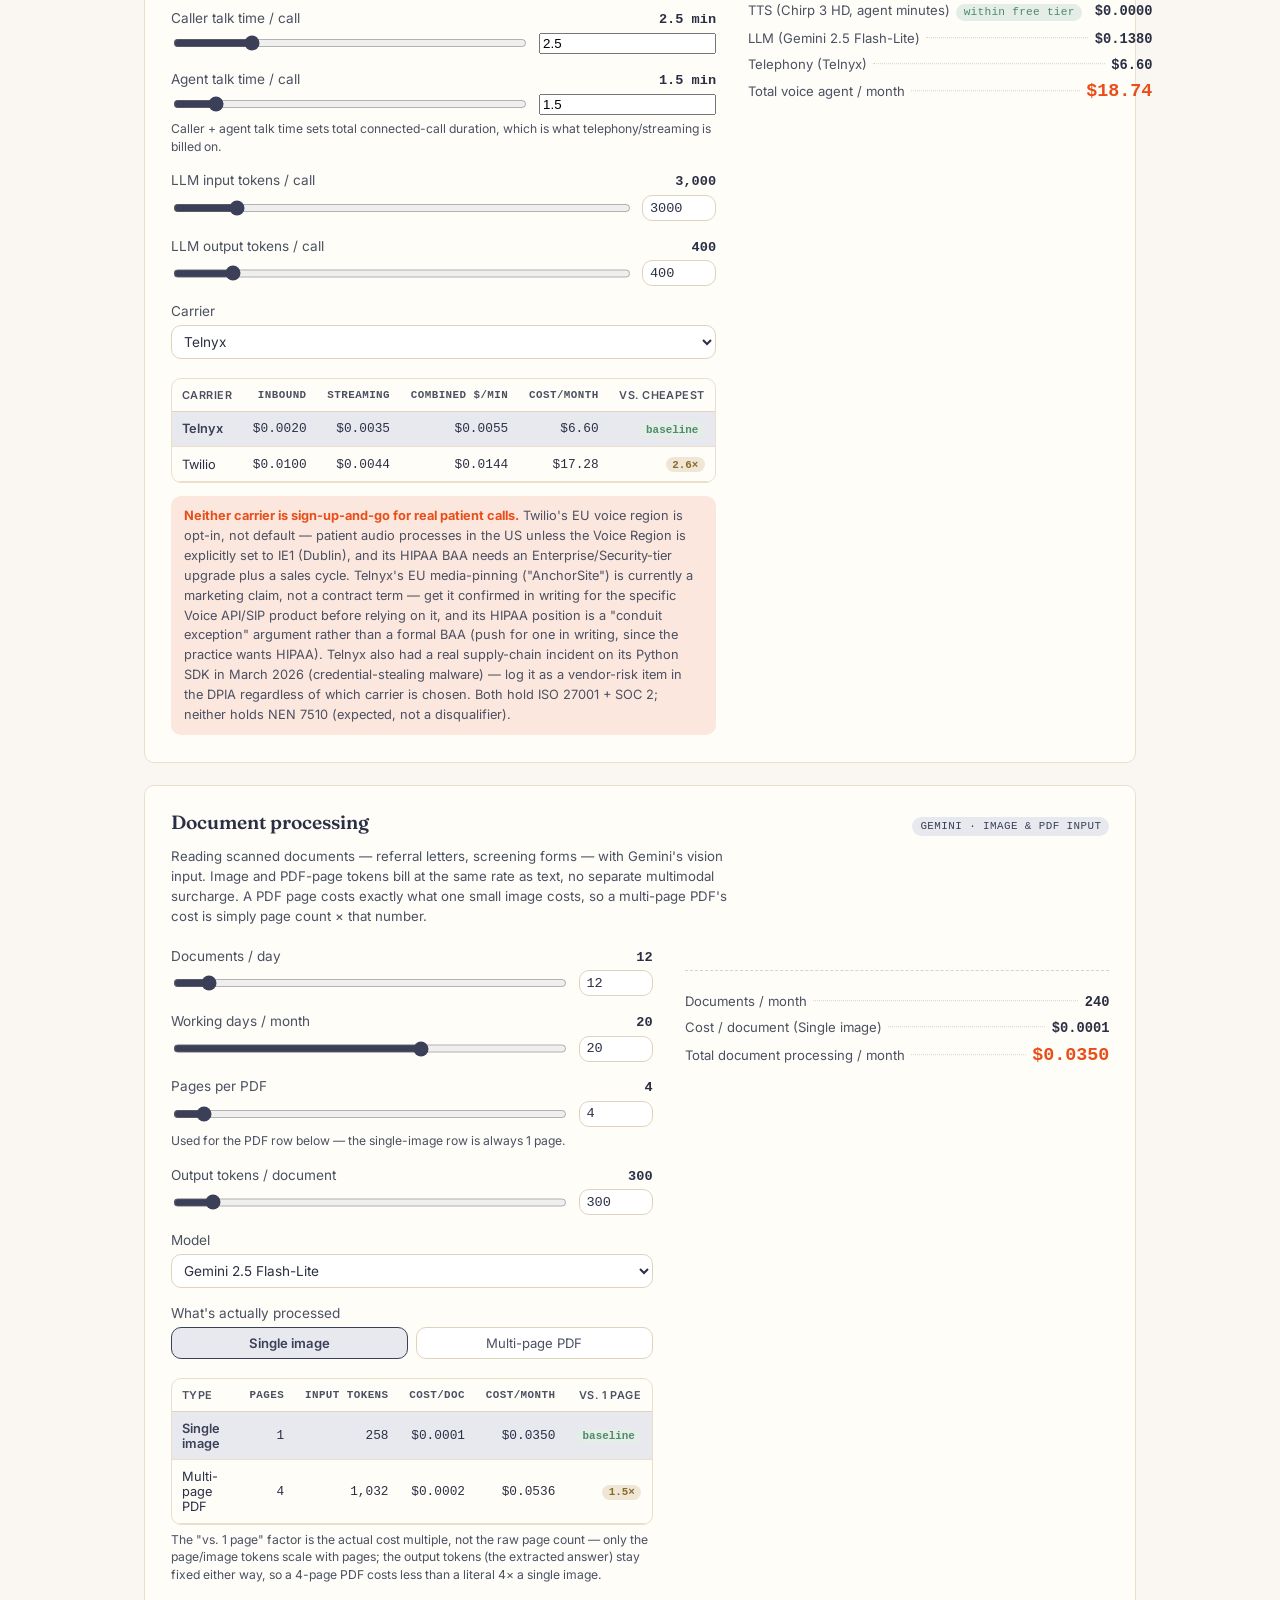
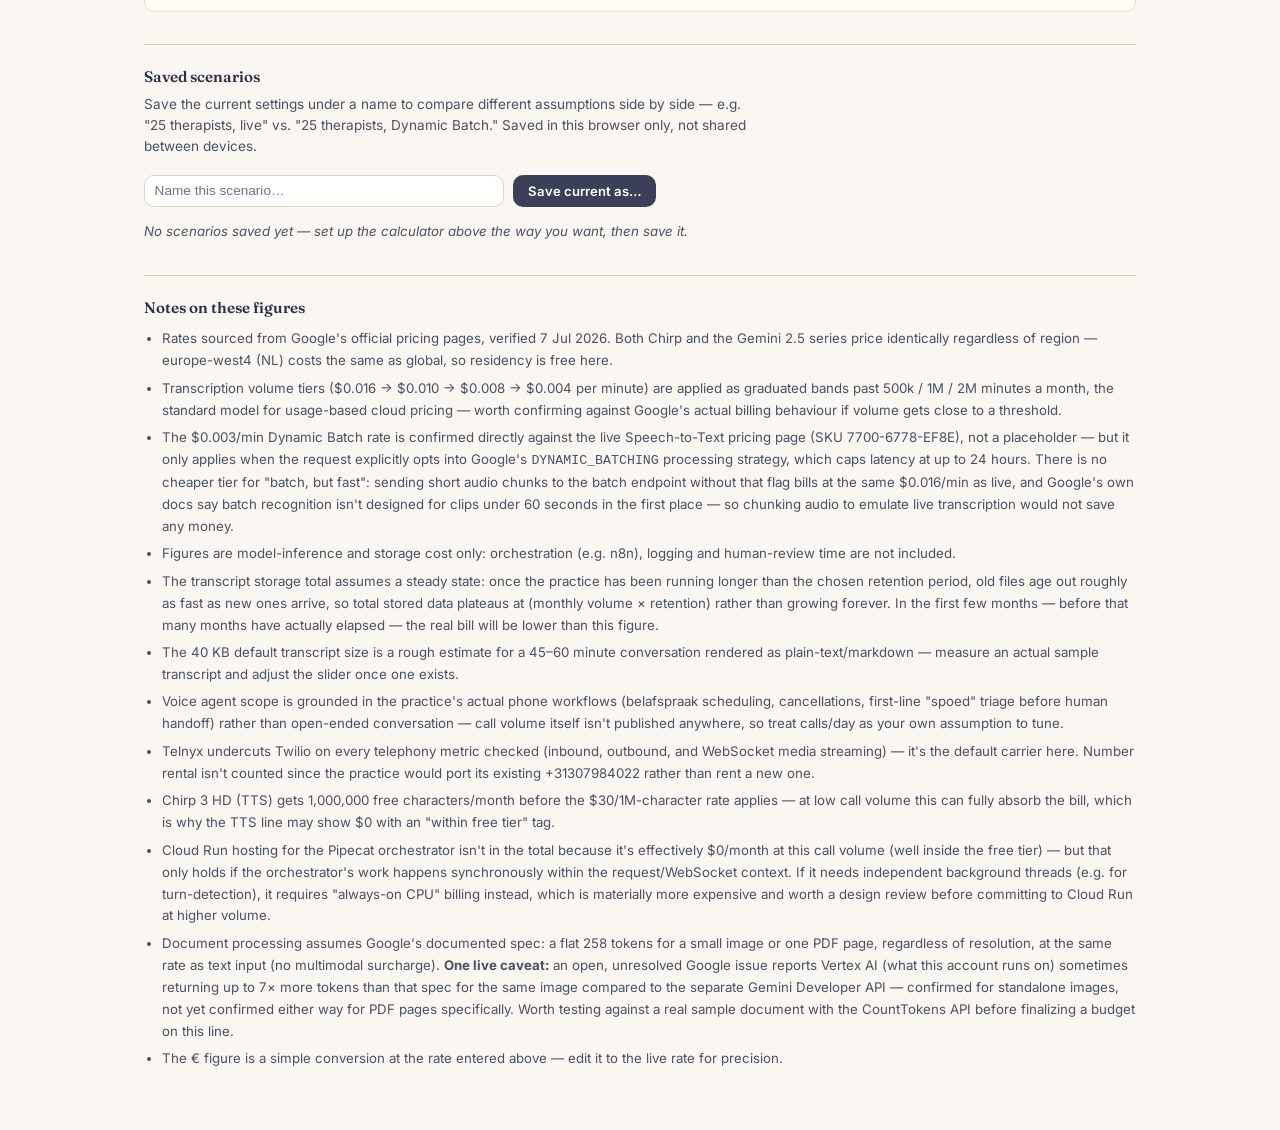
==== commit 4c93aeda: "Add epd-roadmap.html: phased Aweris-to-EPD plan (build/buy/integrate per box, risk, sequence) Turns " ====
--- a/index.html
+++ b/index.html
@@ -817,6 +817,7 @@
     <a href="assistenten.html">Digital assistants</a>
     <a href="modules.html">Modules</a>
     <a href="compliance.html">NEN 7510 plan</a>
+    <a href="epd-roadmap.html">EPD roadmap</a>
   </div>
 </nav>
 
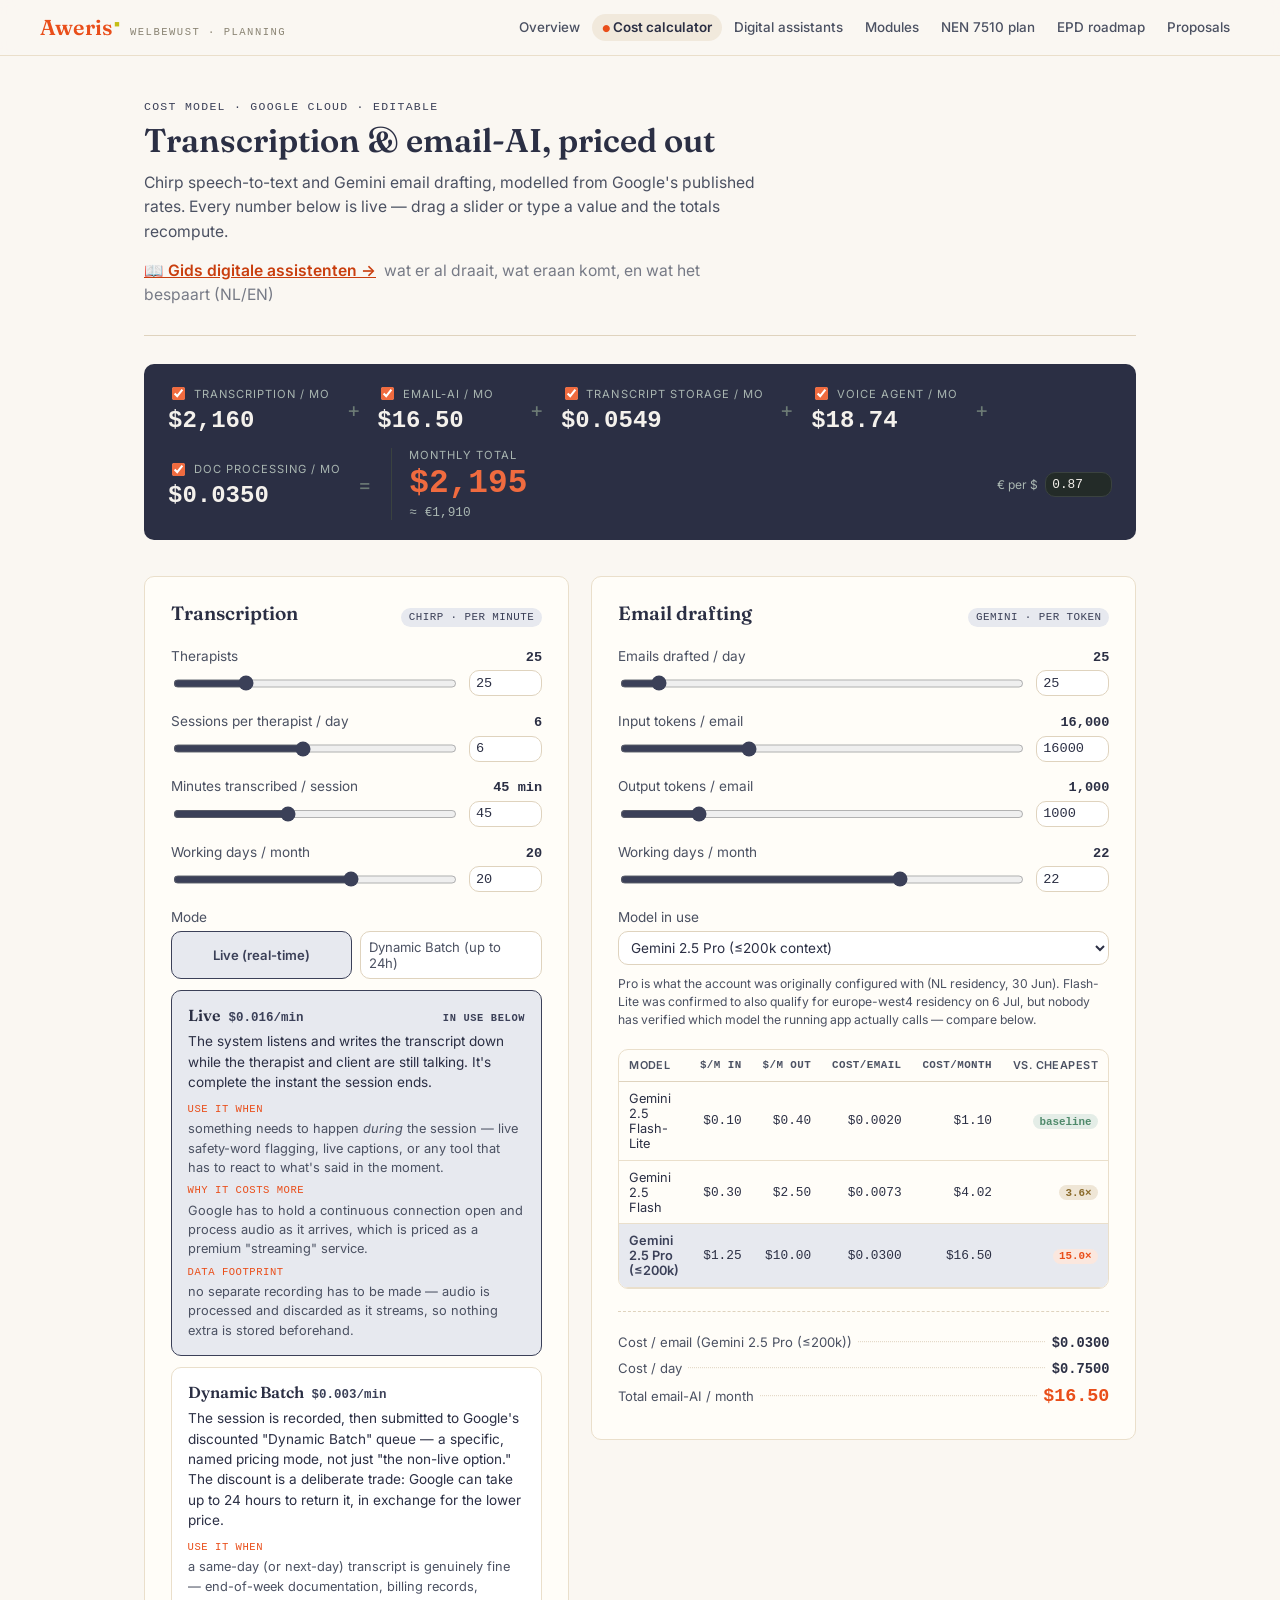
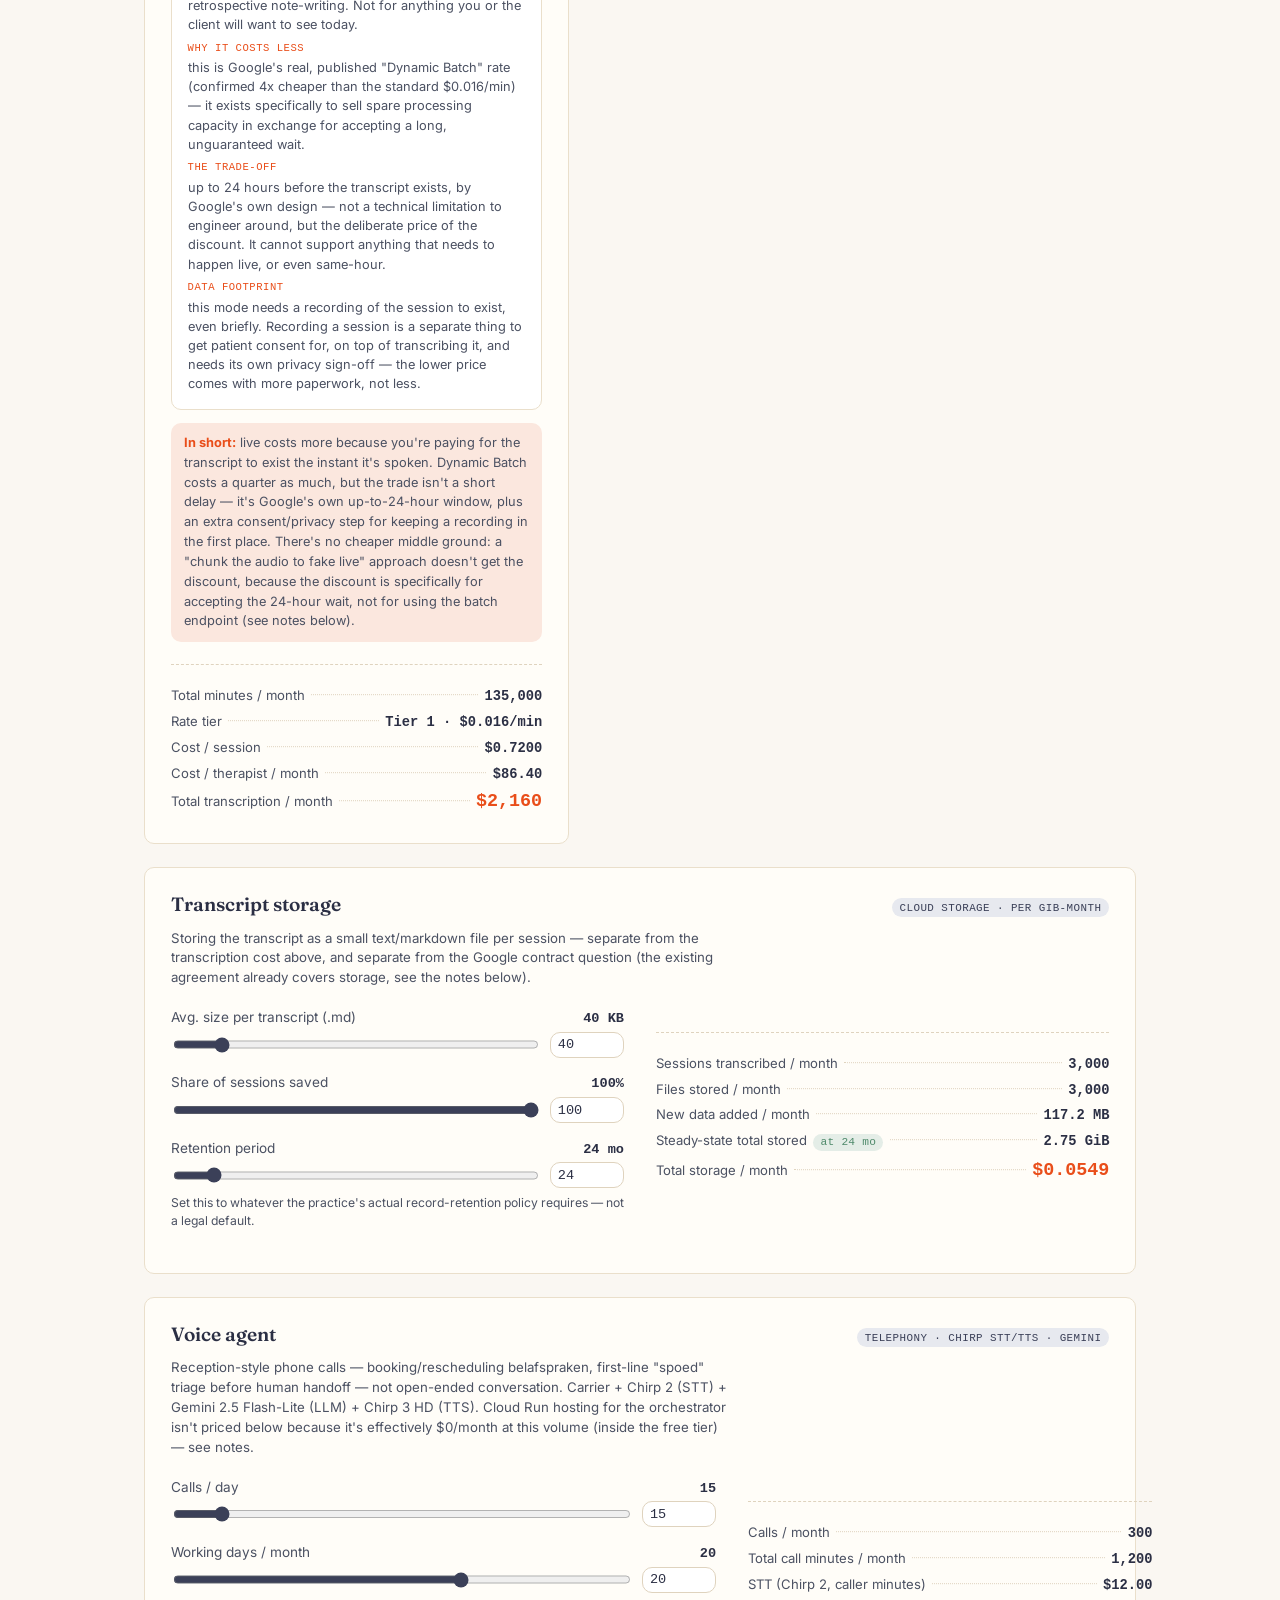
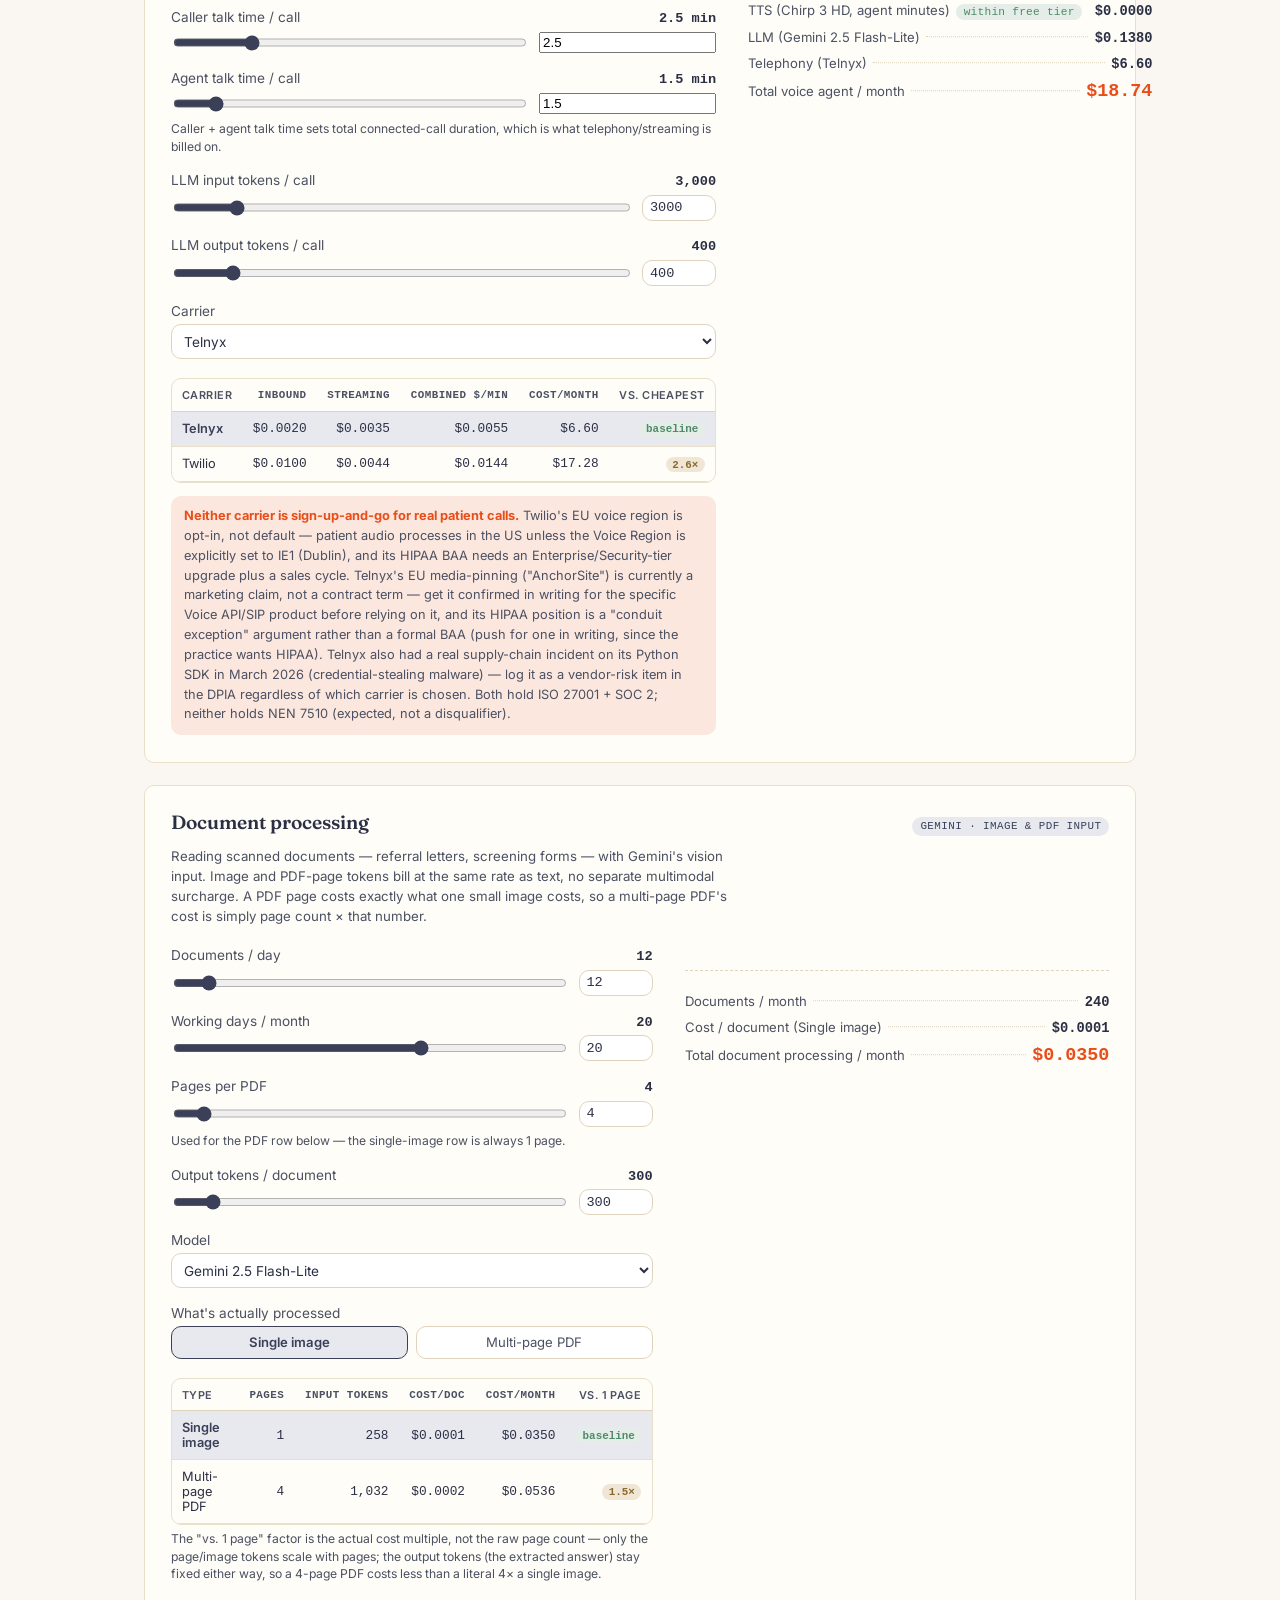
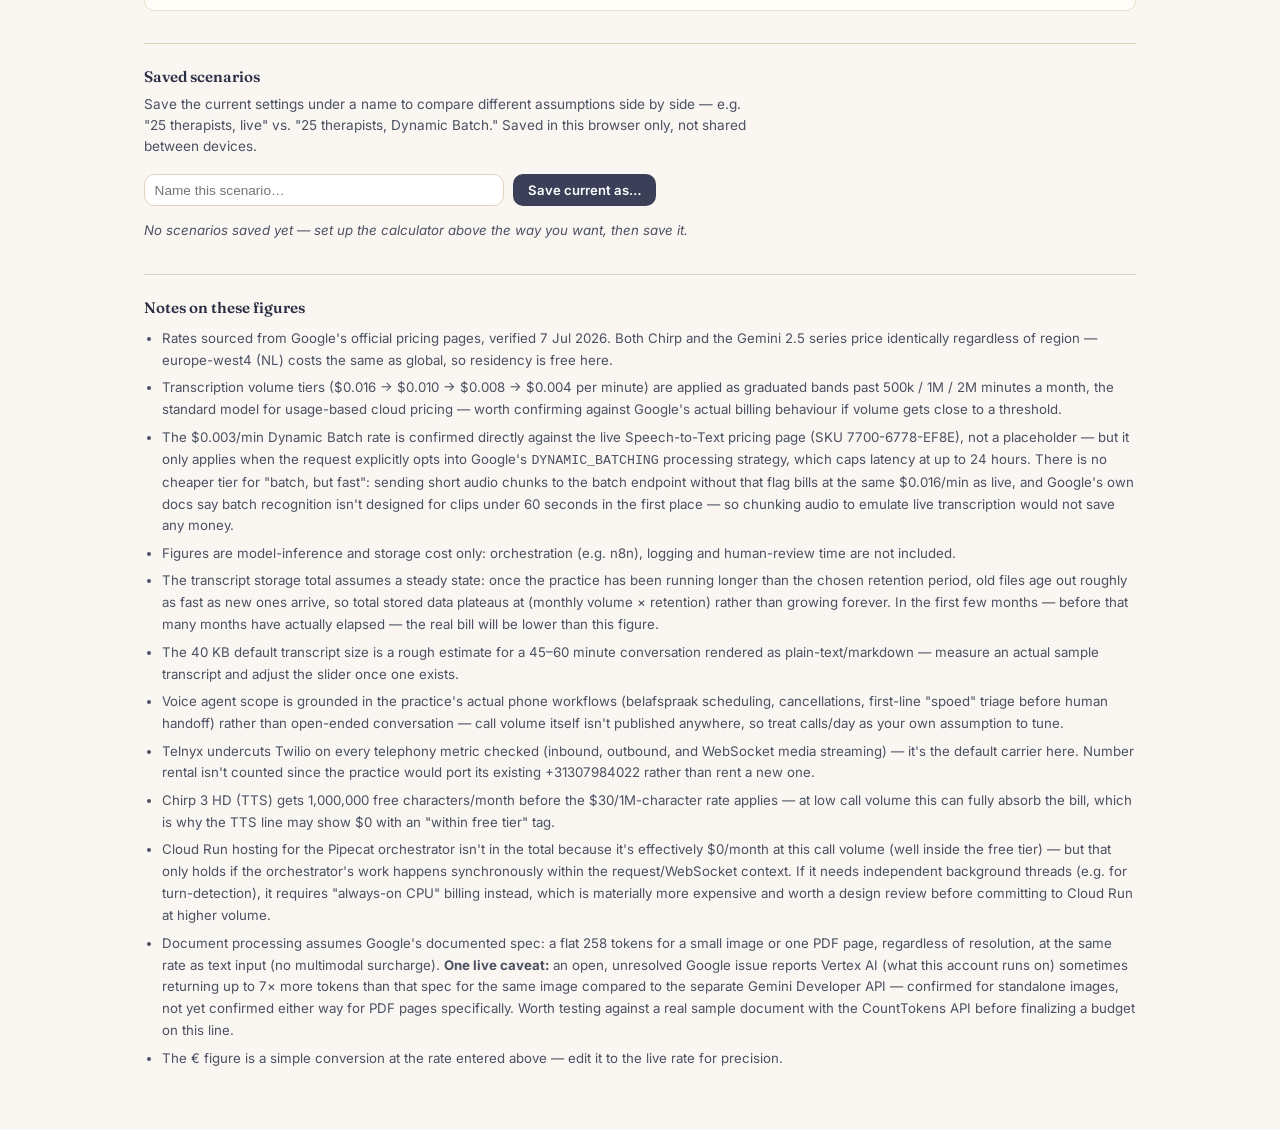
==== commit 5c216fd9: "Add Three proposals decision page for module monetization Defines the module-money challenge in deta" ====
--- a/index.html
+++ b/index.html
@@ -818,6 +818,7 @@
     <a href="modules.html">Modules</a>
     <a href="compliance.html">NEN 7510 plan</a>
     <a href="epd-roadmap.html">EPD roadmap</a>
+    <a href="proposals.html">Proposals</a>
   </div>
 </nav>
 
--- a/aweris.css
+++ b/aweris.css
@@ -79,10 +79,10 @@
 }
 .aw-wordmark::after{ content:"■"; font-size:.42em; color:var(--aw-yellow-dark); margin-left:2px; vertical-align:super; }
 .aw-brand small{ font-family:var(--aw-font-mono); font-size:.66rem; letter-spacing:.14em; text-transform:uppercase; color:var(--aw-muted); }
-.aw-nav-links{ display:flex; align-items:center; gap:4px; flex-wrap:wrap; }
+.aw-nav-links{ display:flex; align-items:center; gap:2px; flex-wrap:wrap; }
 .aw-nav-links a{
-  font-size:.86rem; font-weight:500; color:var(--aw-ink-soft); text-decoration:none;
-  padding:7px 12px; border-radius:var(--aw-radius-pill); line-height:1;
+  font-size:.84rem; font-weight:500; color:var(--aw-ink-soft); text-decoration:none;
+  padding:7px 10px; border-radius:var(--aw-radius-pill); line-height:1; white-space:nowrap;
   transition:color .16s var(--aw-ease), background .16s var(--aw-ease);
 }
 .aw-nav-links a:hover{ color:var(--aw-orange); background:#F3EADF; }
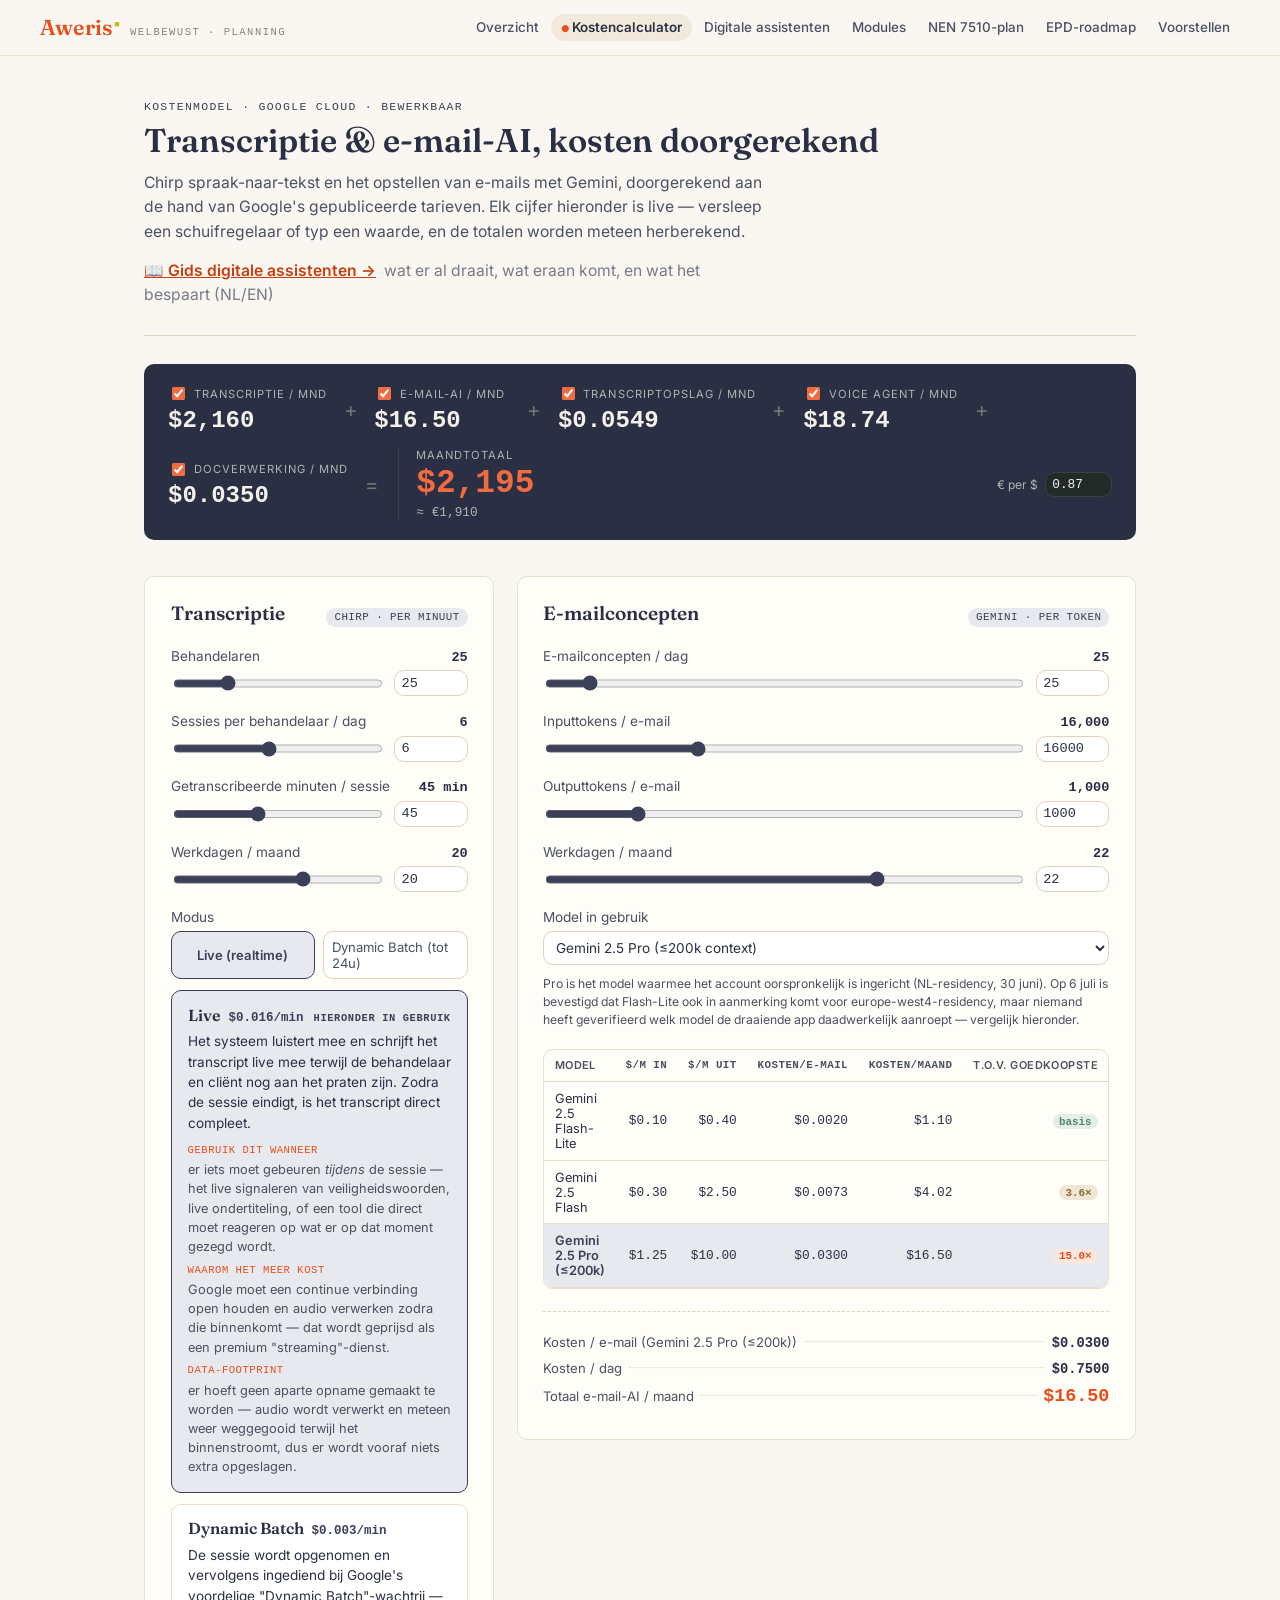
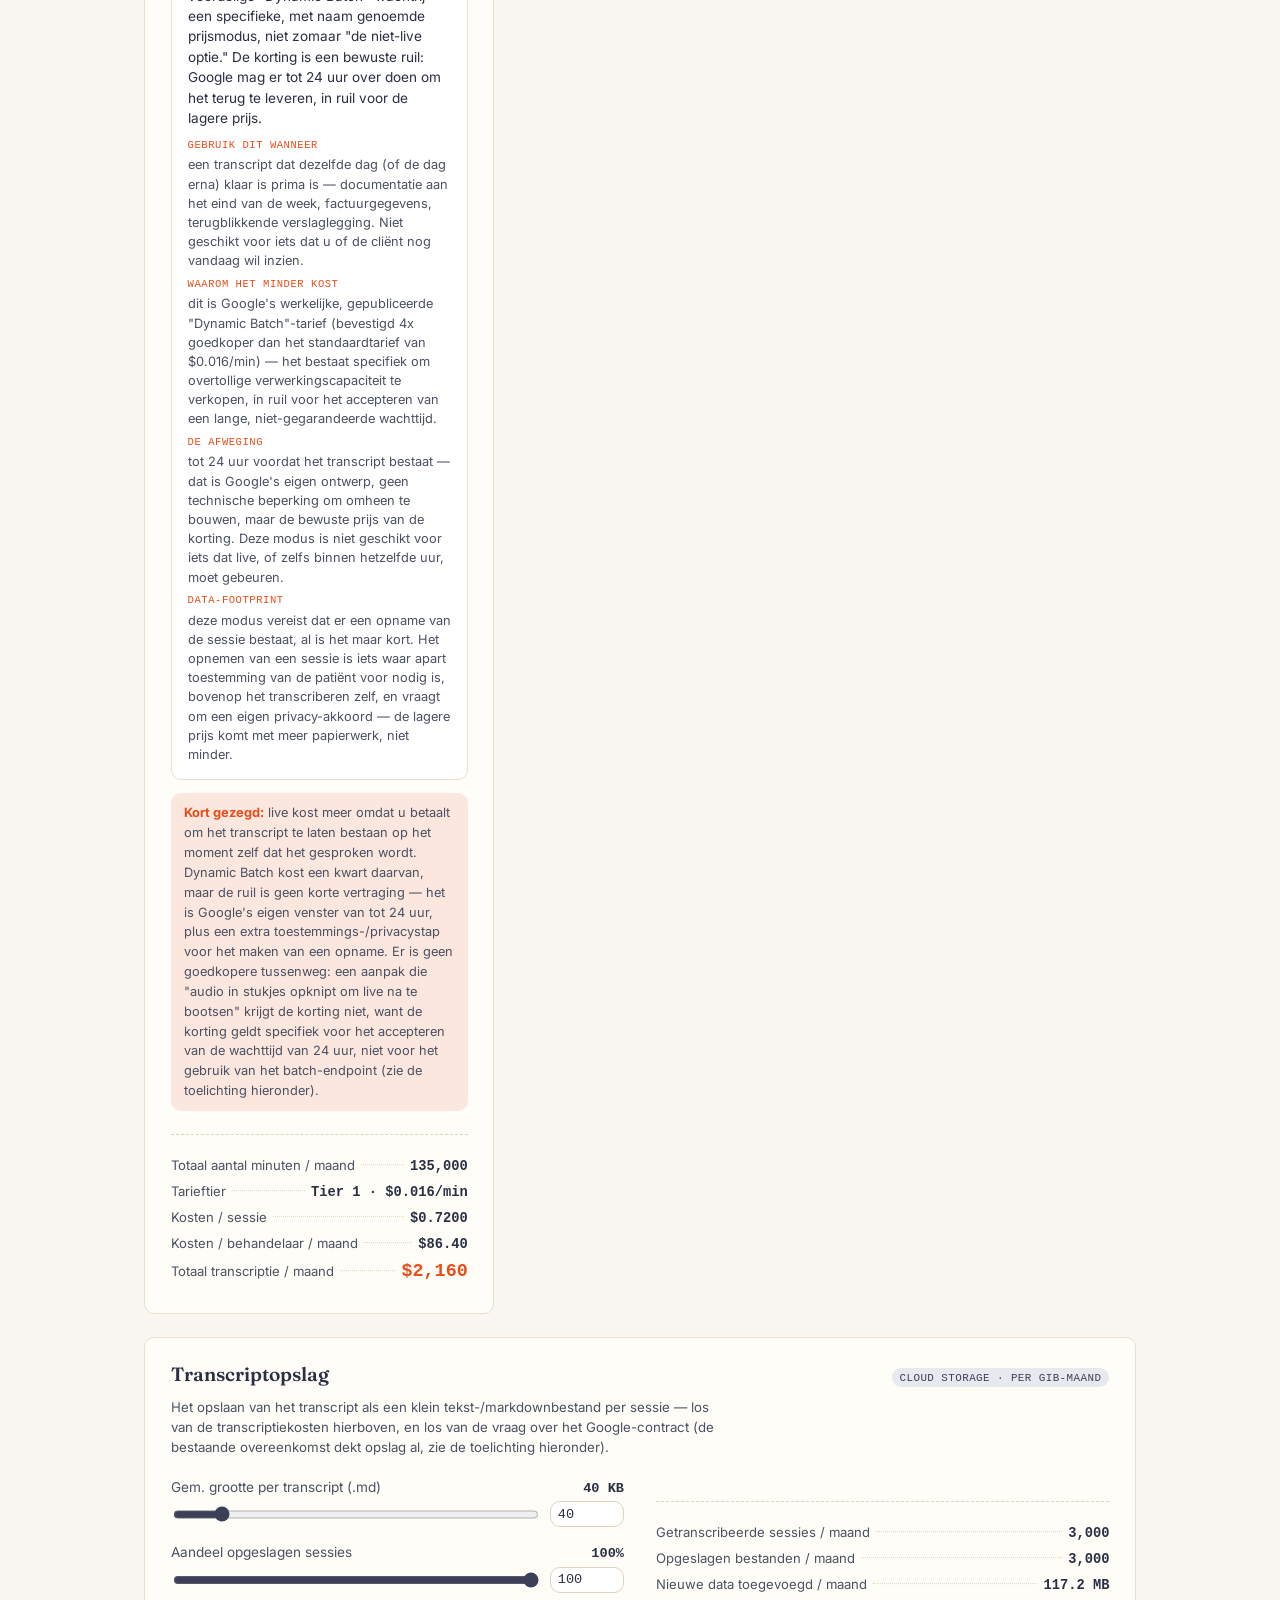
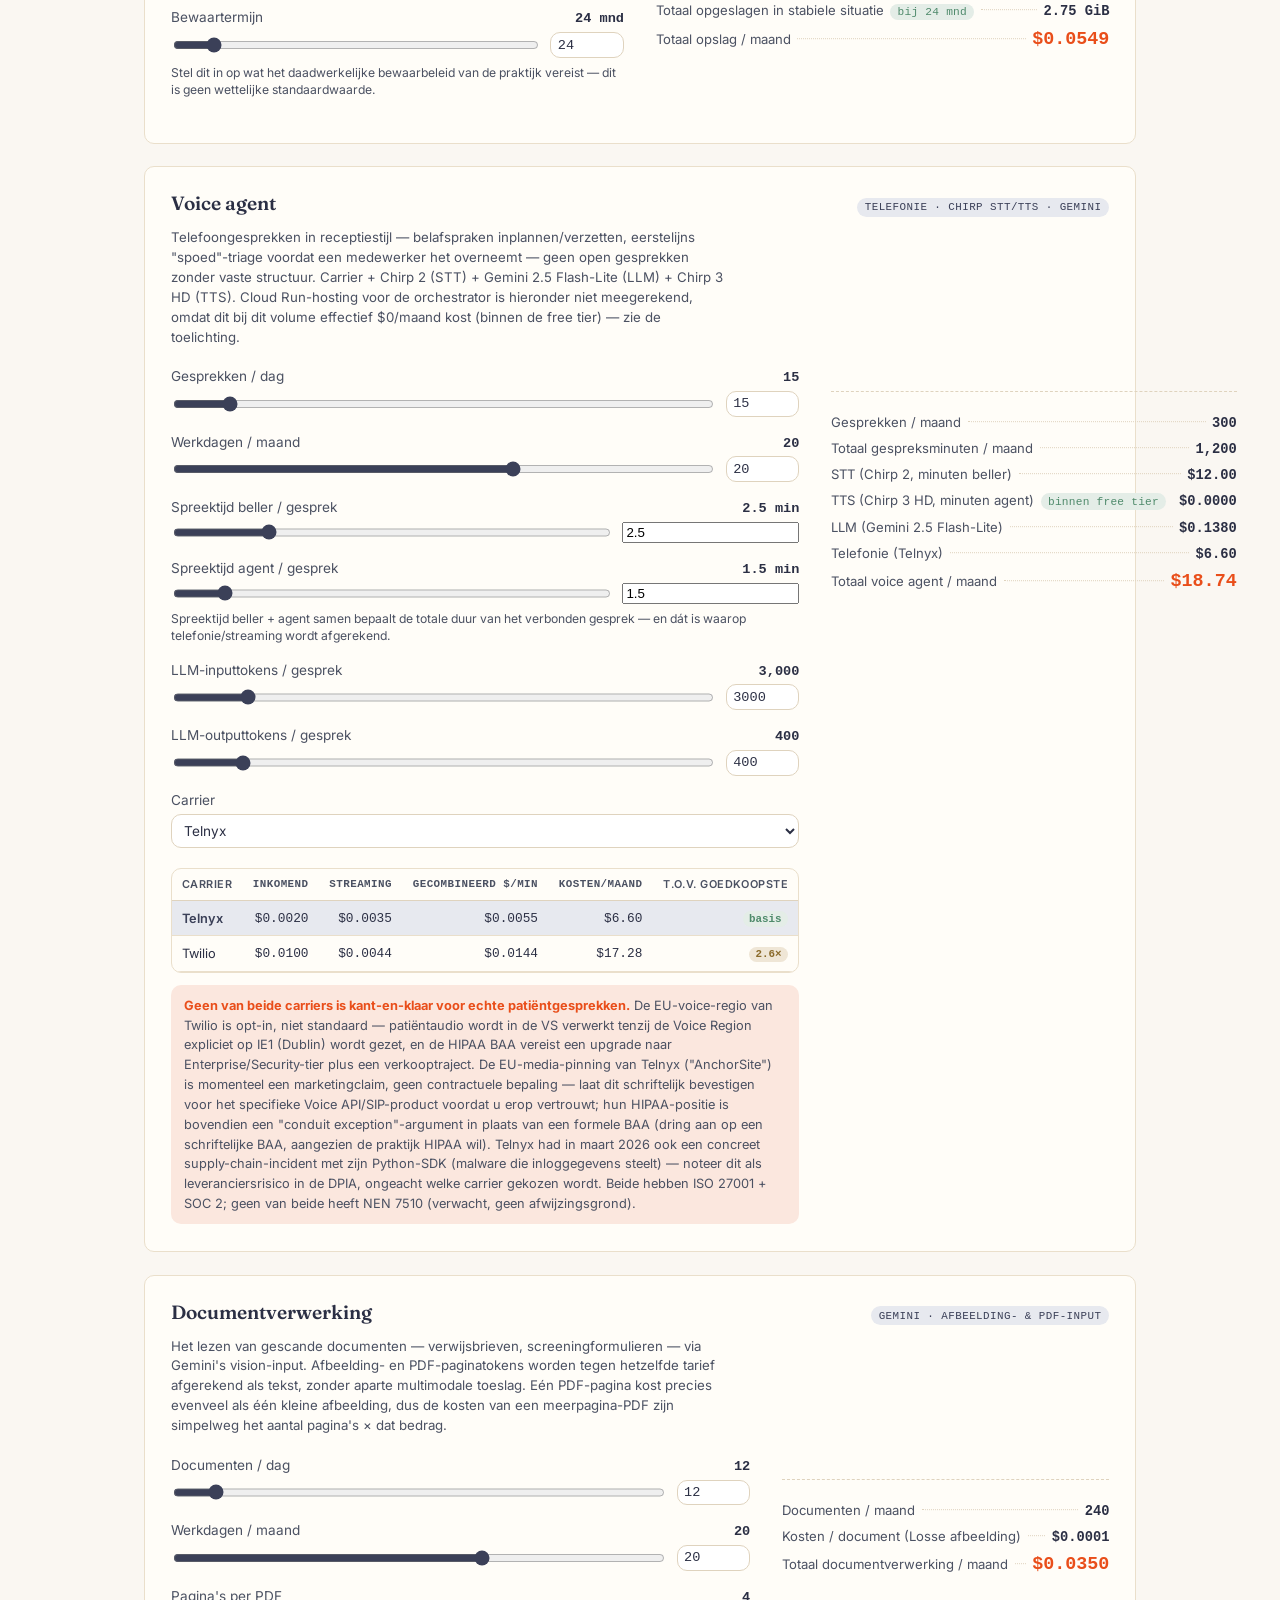
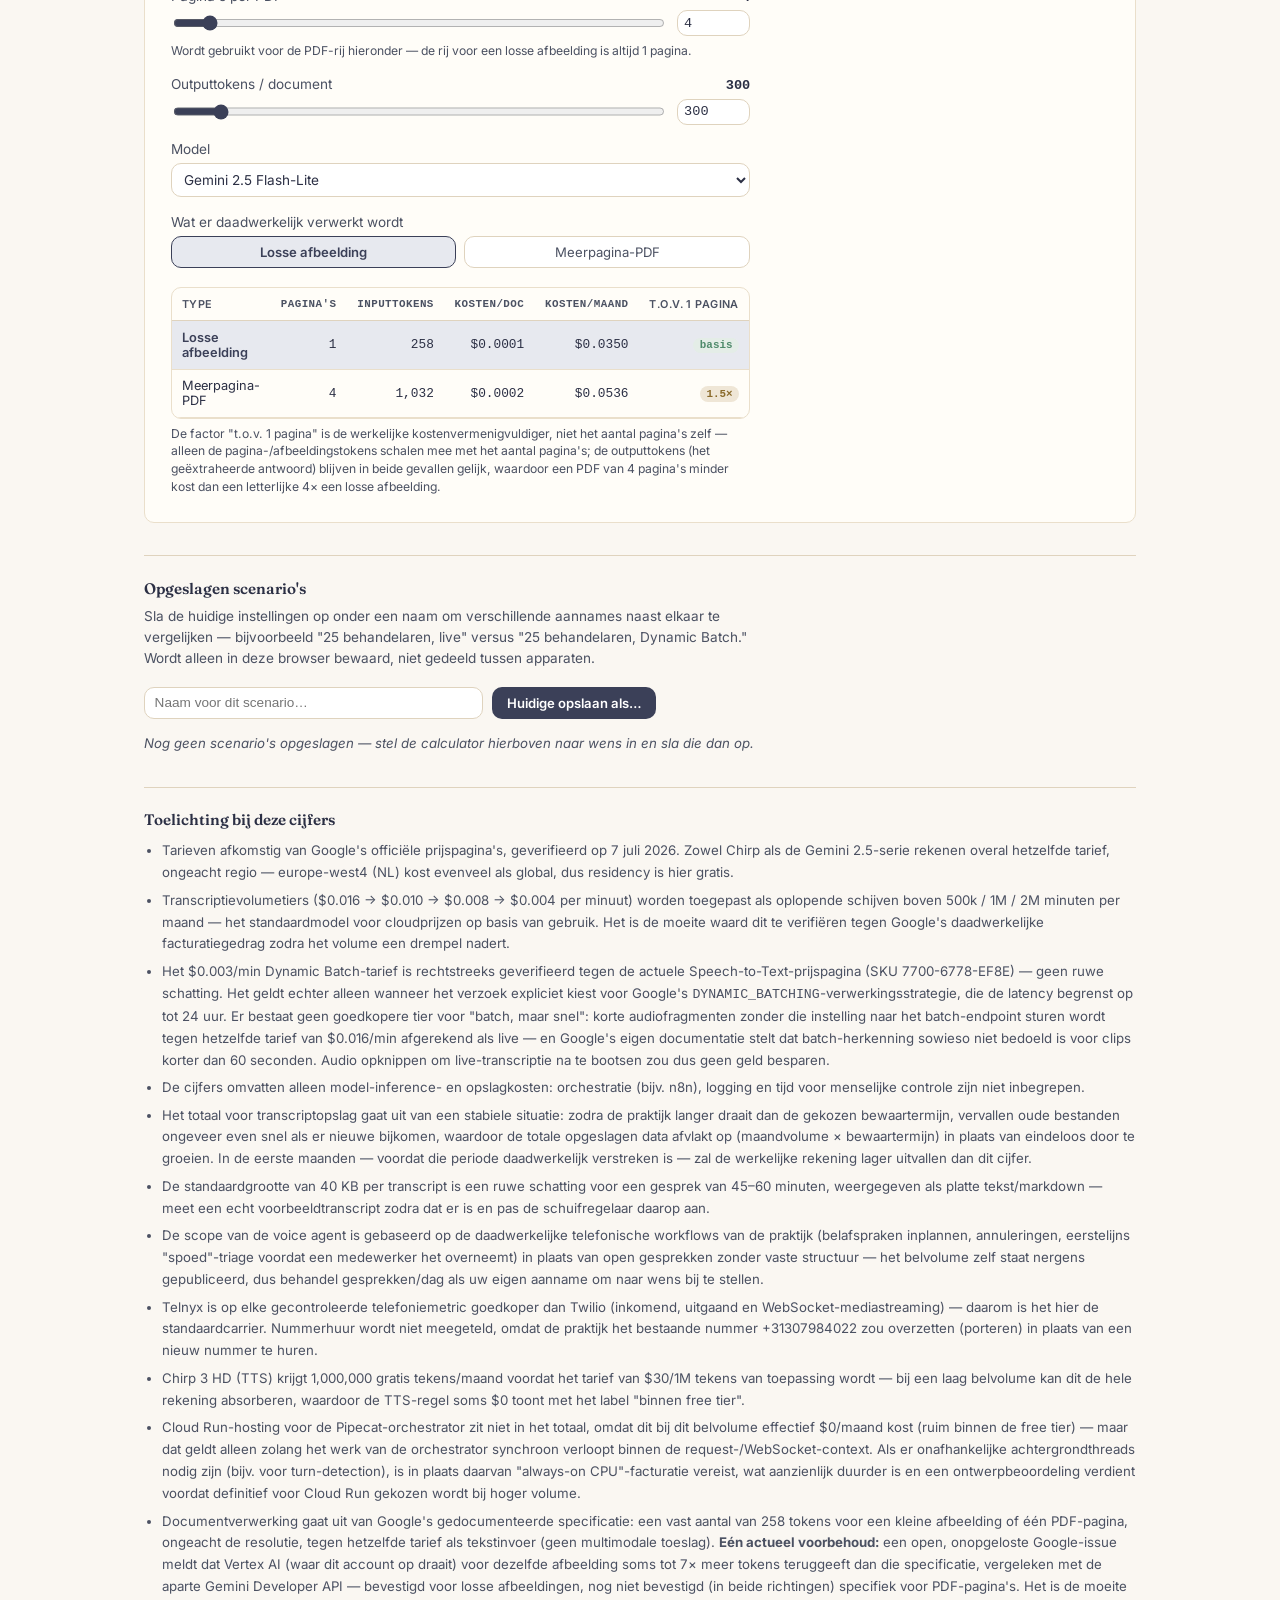
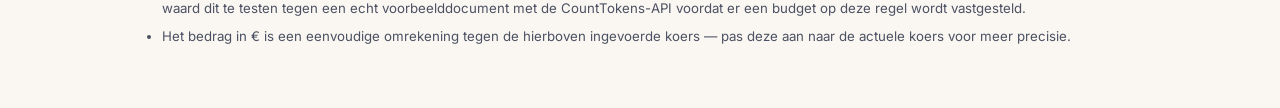
==== commit 13d4c07b: "Translate the whole planning site to Dutch All remaining pages translated to Dutch (proposals.html w" ====
--- a/index.html
+++ b/index.html
@@ -1,9 +1,9 @@
 <!DOCTYPE html>
-<html lang="en">
+<html lang="nl">
 <head>
 <meta charset="UTF-8">
 <meta name="viewport" content="width=device-width, initial-scale=1.0">
-<title>WelBewust — Transcription &amp; Email-AI Cost Calculator</title>
+<title>Kostencalculator — WelBewust × Aweris</title>
 <style>
   :root {
     --paper: #EFF2EF;
@@ -812,22 +812,22 @@
 <nav class="aw-nav">
   <a class="aw-brand" href="overview.html"><span class="aw-wordmark">Aweris</span><small>WelBewust &middot; planning</small></a>
   <div class="aw-nav-links">
-    <a href="overview.html">Overview</a>
-    <a href="index.html" aria-current="page">Cost calculator</a>
-    <a href="assistenten.html">Digital assistants</a>
+    <a href="overview.html">Overzicht</a>
+    <a href="index.html" aria-current="page">Kostencalculator</a>
+    <a href="assistenten.html">Digitale assistenten</a>
     <a href="modules.html">Modules</a>
-    <a href="compliance.html">NEN 7510 plan</a>
-    <a href="epd-roadmap.html">EPD roadmap</a>
-    <a href="proposals.html">Proposals</a>
+    <a href="compliance.html">NEN 7510-plan</a>
+    <a href="epd-roadmap.html">EPD-roadmap</a>
+    <a href="proposals.html">Voorstellen</a>
   </div>
 </nav>
 
 <div class="page">
 
   <header class="masthead">
-    <p class="eyebrow">Cost model &middot; Google Cloud &middot; editable</p>
-    <h1>Transcription &amp; email-AI, priced out</h1>
-    <p class="dek">Chirp speech-to-text and Gemini email drafting, modelled from Google's published rates. Every number below is live — drag a slider or type a value and the totals recompute.</p>
+    <p class="eyebrow">Kostenmodel &middot; Google Cloud &middot; bewerkbaar</p>
+    <h1>Transcriptie &amp; e-mail-AI, kosten doorgerekend</h1>
+    <p class="dek">Chirp spraak-naar-tekst en het opstellen van e-mails met Gemini, doorgerekend aan de hand van Google's gepubliceerde tarieven. Elk cijfer hieronder is live — versleep een schuifregelaar of typ een waarde, en de totalen worden meteen herberekend.</p>
     <p class="dek" style="margin-top:6px"><a href="assistenten.html" style="font-weight:600">📖 Gids digitale assistenten →</a> &nbsp;<span style="opacity:.75">wat er al draait, wat eraan komt, en wat het bespaart (NL/EN)</span></p>
   </header>
 
@@ -835,7 +835,7 @@
     <div class="total-block" id="blockTranscription">
       <label class="total-toggle">
         <input type="checkbox" id="includeTranscription" checked />
-        <span class="total-label">Transcription / mo</span>
+        <span class="total-label">Transcriptie / mnd</span>
       </label>
       <span class="total-value mono" id="outTotalTranscription">$0</span>
     </div>
@@ -843,7 +843,7 @@
     <div class="total-block" id="blockEmail">
       <label class="total-toggle">
         <input type="checkbox" id="includeEmail" checked />
-        <span class="total-label">Email-AI / mo</span>
+        <span class="total-label">E-mail-AI / mnd</span>
       </label>
       <span class="total-value mono" id="outTotalEmail">$0</span>
     </div>
@@ -851,7 +851,7 @@
     <div class="total-block" id="blockStorage">
       <label class="total-toggle">
         <input type="checkbox" id="includeStorage" checked />
-        <span class="total-label">Transcript storage / mo</span>
+        <span class="total-label">Transcriptopslag / mnd</span>
       </label>
       <span class="total-value mono" id="outTotalStorage">$0</span>
     </div>
@@ -859,7 +859,7 @@
     <div class="total-block" id="blockVoice">
       <label class="total-toggle">
         <input type="checkbox" id="includeVoice" checked />
-        <span class="total-label">Voice agent / mo</span>
+        <span class="total-label">Voice agent / mnd</span>
       </label>
       <span class="total-value mono" id="outTotalVoice">$0</span>
     </div>
@@ -867,19 +867,19 @@
     <div class="total-block" id="blockDocs">
       <label class="total-toggle">
         <input type="checkbox" id="includeDocs" checked />
-        <span class="total-label">Doc processing / mo</span>
+        <span class="total-label">Docverwerking / mnd</span>
       </label>
       <span class="total-value mono" id="outTotalDocs">$0</span>
     </div>
     <div class="total-equals">=</div>
     <div class="total-block grand">
-      <span class="total-label">Monthly total</span>
+      <span class="total-label">Maandtotaal</span>
       <span class="total-value grand-value mono" id="outGrandTotal">$0</span>
       <span class="total-eur mono" id="outGrandTotalEur">&asymp; &euro;0</span>
     </div>
     <div class="fx-row">
       <label for="fxRate">&euro; per $</label>
-      <input type="text" inputmode="decimal" id="fxRate" value="0.87" title="Verified 7 Jul 2026 (EUR/USD ≈ 1.143 per Xe/ECB) — edit to the live rate any time" />
+      <input type="text" inputmode="decimal" id="fxRate" value="0.87" title="Geverifieerd op 7 juli 2026 (EUR/USD ≈ 1.143 volgens Xe/ECB) — pas gerust aan naar de actuele koers" />
     </div>
   </section>
 
@@ -887,11 +887,11 @@
 
     <!-- ============ TRANSCRIPTION PANEL ============ -->
     <article class="panel">
-      <h2>Transcription <span class="unit-tag">Chirp &middot; per minute</span></h2>
+      <h2>Transcriptie <span class="unit-tag">Chirp &middot; per minuut</span></h2>
 
       <div class="field">
         <div class="field-head">
-          <label for="therapists">Therapists</label>
+          <label for="therapists">Behandelaren</label>
           <span class="field-value"><span id="valTherapists">25</span></span>
         </div>
         <div class="field-controls">
@@ -902,7 +902,7 @@
 
       <div class="field">
         <div class="field-head">
-          <label for="sessionsPerDay">Sessions per therapist / day</label>
+          <label for="sessionsPerDay">Sessies per behandelaar / dag</label>
           <span class="field-value"><span id="valSessionsPerDay">6</span></span>
         </div>
         <div class="field-controls">
@@ -913,7 +913,7 @@
 
       <div class="field">
         <div class="field-head">
-          <label for="minsPerSession">Minutes transcribed / session</label>
+          <label for="minsPerSession">Getranscribeerde minuten / sessie</label>
           <span class="field-value"><span id="valMinsPerSession">45</span> min</span>
         </div>
         <div class="field-controls">
@@ -924,7 +924,7 @@
 
       <div class="field">
         <div class="field-head">
-          <label for="workDaysT">Working days / month</label>
+          <label for="workDaysT">Werkdagen / maand</label>
           <span class="field-value"><span id="valWorkDaysT">20</span></span>
         </div>
         <div class="field-controls">
@@ -934,67 +934,67 @@
       </div>
 
       <div class="field">
-        <div class="field-head"><label>Mode</label></div>
+        <div class="field-head"><label>Modus</label></div>
         <div class="mode-toggle">
-          <label><input type="radio" name="mode" value="live" checked /> Live (real-time)</label>
-          <label><input type="radio" name="mode" value="batch" /> Dynamic Batch (up to 24h)</label>
+          <label><input type="radio" name="mode" value="live" checked /> Live (realtime)</label>
+          <label><input type="radio" name="mode" value="batch" /> Dynamic Batch (tot 24u)</label>
         </div>
 
         <div class="mode-compare">
           <div class="mode-card" id="modeCardLive">
             <div class="mode-card-head">
               <span class="mode-name">Live <span class="mode-price mono">$0.016/min</span></span>
-              <span class="mode-flag" id="flagLive">selected</span>
-            </div>
-            <p class="mode-desc">The system listens and writes the transcript down while the therapist and client are still talking. It's complete the instant the session ends.</p>
+              <span class="mode-flag" id="flagLive">geselecteerd</span>
+            </div>
+            <p class="mode-desc">Het systeem luistert mee en schrijft het transcript live mee terwijl de behandelaar en cliënt nog aan het praten zijn. Zodra de sessie eindigt, is het transcript direct compleet.</p>
             <ul class="mode-points">
-              <li><span class="pt-label">Use it when</span>something needs to happen <em>during</em> the session — live safety-word flagging, live captions, or any tool that has to react to what's said in the moment.</li>
-              <li><span class="pt-label">Why it costs more</span>Google has to hold a continuous connection open and process audio as it arrives, which is priced as a premium "streaming" service.</li>
-              <li><span class="pt-label">Data footprint</span>no separate recording has to be made — audio is processed and discarded as it streams, so nothing extra is stored beforehand.</li>
+              <li><span class="pt-label">Gebruik dit wanneer</span>er iets moet gebeuren <em>tijdens</em> de sessie — het live signaleren van veiligheidswoorden, live ondertiteling, of een tool die direct moet reageren op wat er op dat moment gezegd wordt.</li>
+              <li><span class="pt-label">Waarom het meer kost</span>Google moet een continue verbinding open houden en audio verwerken zodra die binnenkomt — dat wordt geprijsd als een premium "streaming"-dienst.</li>
+              <li><span class="pt-label">Data-footprint</span>er hoeft geen aparte opname gemaakt te worden — audio wordt verwerkt en meteen weer weggegooid terwijl het binnenstroomt, dus er wordt vooraf niets extra opgeslagen.</li>
             </ul>
           </div>
 
           <div class="mode-card" id="modeCardBatch">
             <div class="mode-card-head">
               <span class="mode-name">Dynamic Batch <span class="mode-price mono">$0.003/min</span></span>
-              <span class="mode-flag" id="flagBatch">selected</span>
-            </div>
-            <p class="mode-desc">The session is recorded, then submitted to Google's discounted "Dynamic Batch" queue — a specific, named pricing mode, not just "the non-live option." The discount is a deliberate trade: Google can take up to 24 hours to return it, in exchange for the lower price.</p>
+              <span class="mode-flag" id="flagBatch">geselecteerd</span>
+            </div>
+            <p class="mode-desc">De sessie wordt opgenomen en vervolgens ingediend bij Google's voordelige "Dynamic Batch"-wachtrij — een specifieke, met naam genoemde prijsmodus, niet zomaar "de niet-live optie." De korting is een bewuste ruil: Google mag er tot 24 uur over doen om het terug te leveren, in ruil voor de lagere prijs.</p>
             <ul class="mode-points">
-              <li><span class="pt-label">Use it when</span>a same-day (or next-day) transcript is genuinely fine — end-of-week documentation, billing records, retrospective note-writing. Not for anything you or the client will want to see today.</li>
-              <li><span class="pt-label">Why it costs less</span>this is Google's real, published "Dynamic Batch" rate (confirmed 4x cheaper than the standard $0.016/min) — it exists specifically to sell spare processing capacity in exchange for accepting a long, unguaranteed wait.</li>
-              <li><span class="pt-label">The trade-off</span>up to 24 hours before the transcript exists, by Google's own design — not a technical limitation to engineer around, but the deliberate price of the discount. It cannot support anything that needs to happen live, or even same-hour.</li>
-              <li><span class="pt-label">Data footprint</span>this mode needs a recording of the session to exist, even briefly. Recording a session is a separate thing to get patient consent for, on top of transcribing it, and needs its own privacy sign-off — the lower price comes with more paperwork, not less.</li>
+              <li><span class="pt-label">Gebruik dit wanneer</span>een transcript dat dezelfde dag (of de dag erna) klaar is prima is — documentatie aan het eind van de week, factuurgegevens, terugblikkende verslaglegging. Niet geschikt voor iets dat u of de cliënt nog vandaag wil inzien.</li>
+              <li><span class="pt-label">Waarom het minder kost</span>dit is Google's werkelijke, gepubliceerde "Dynamic Batch"-tarief (bevestigd 4x goedkoper dan het standaardtarief van $0.016/min) — het bestaat specifiek om overtollige verwerkingscapaciteit te verkopen, in ruil voor het accepteren van een lange, niet-gegarandeerde wachttijd.</li>
+              <li><span class="pt-label">De afweging</span>tot 24 uur voordat het transcript bestaat — dat is Google's eigen ontwerp, geen technische beperking om omheen te bouwen, maar de bewuste prijs van de korting. Deze modus is niet geschikt voor iets dat live, of zelfs binnen hetzelfde uur, moet gebeuren.</li>
+              <li><span class="pt-label">Data-footprint</span>deze modus vereist dat er een opname van de sessie bestaat, al is het maar kort. Het opnemen van een sessie is iets waar apart toestemming van de patiënt voor nodig is, bovenop het transcriberen zelf, en vraagt om een eigen privacy-akkoord — de lagere prijs komt met meer papierwerk, niet minder.</li>
             </ul>
           </div>
         </div>
 
-        <p class="mode-bottom-line"><strong>In short:</strong> live costs more because you're paying for the transcript to exist the instant it's spoken. Dynamic Batch costs a quarter as much, but the trade isn't a short delay — it's Google's own up-to-24-hour window, plus an extra consent/privacy step for keeping a recording in the first place. There's no cheaper middle ground: a "chunk the audio to fake live" approach doesn't get the discount, because the discount is specifically for accepting the 24-hour wait, not for using the batch endpoint (see notes below).</p>
+        <p class="mode-bottom-line"><strong>Kort gezegd:</strong> live kost meer omdat u betaalt om het transcript te laten bestaan op het moment zelf dat het gesproken wordt. Dynamic Batch kost een kwart daarvan, maar de ruil is geen korte vertraging — het is Google's eigen venster van tot 24 uur, plus een extra toestemmings-/privacystap voor het maken van een opname. Er is geen goedkopere tussenweg: een aanpak die "audio in stukjes opknipt om live na te bootsen" krijgt de korting niet, want de korting geldt specifiek voor het accepteren van de wachttijd van 24 uur, niet voor het gebruik van het batch-endpoint (zie de toelichting hieronder).</p>
       </div>
 
       <div class="ledger">
         <div class="ledger-row">
-          <span class="lbl">Total minutes / month</span>
+          <span class="lbl">Totaal aantal minuten / maand</span>
           <span class="leader"></span>
           <span class="val mono" id="outMinutes">0</span>
         </div>
         <div class="ledger-row">
-          <span class="lbl">Rate tier</span>
+          <span class="lbl">Tarieftier</span>
           <span class="leader"></span>
           <span class="val mono" id="outTier">&mdash;</span>
         </div>
         <div class="ledger-row">
-          <span class="lbl">Cost / session</span>
+          <span class="lbl">Kosten / sessie</span>
           <span class="leader"></span>
           <span class="val mono" id="outCostSession">$0</span>
         </div>
         <div class="ledger-row">
-          <span class="lbl">Cost / therapist / month</span>
+          <span class="lbl">Kosten / behandelaar / maand</span>
           <span class="leader"></span>
           <span class="val mono" id="outCostTherapistMonth">$0</span>
         </div>
         <div class="ledger-row headline">
-          <span class="lbl">Total transcription / month</span>
+          <span class="lbl">Totaal transcriptie / maand</span>
           <span class="leader"></span>
           <span class="val mono" id="outCostMonthT">$0</span>
         </div>
@@ -1003,11 +1003,11 @@
 
     <!-- ============ EMAIL PANEL ============ -->
     <article class="panel">
-      <h2>Email drafting <span class="unit-tag">Gemini &middot; per token</span></h2>
+      <h2>E-mailconcepten <span class="unit-tag">Gemini &middot; per token</span></h2>
 
       <div class="field">
         <div class="field-head">
-          <label for="emailsPerDay">Emails drafted / day</label>
+          <label for="emailsPerDay">E-mailconcepten / dag</label>
           <span class="field-value"><span id="valEmailsPerDay">25</span></span>
         </div>
         <div class="field-controls">
@@ -1018,7 +1018,7 @@
 
       <div class="field">
         <div class="field-head">
-          <label for="inputTokens">Input tokens / email</label>
+          <label for="inputTokens">Inputtokens / e-mail</label>
           <span class="field-value"><span id="valInputTokens">16,000</span></span>
         </div>
         <div class="field-controls">
@@ -1029,7 +1029,7 @@
 
       <div class="field">
         <div class="field-head">
-          <label for="outputTokens">Output tokens / email</label>
+          <label for="outputTokens">Outputtokens / e-mail</label>
           <span class="field-value"><span id="valOutputTokens">1,000</span></span>
         </div>
         <div class="field-controls">
@@ -1040,7 +1040,7 @@
 
       <div class="field">
         <div class="field-head">
-          <label for="workDaysE">Working days / month</label>
+          <label for="workDaysE">Werkdagen / maand</label>
           <span class="field-value"><span id="valWorkDaysE">22</span></span>
         </div>
         <div class="field-controls">
@@ -1050,13 +1050,13 @@
       </div>
 
       <div class="field">
-        <div class="field-head"><label for="modelSelect">Model in use</label></div>
+        <div class="field-head"><label for="modelSelect">Model in gebruik</label></div>
         <select id="modelSelect">
           <option value="flashlite">Gemini 2.5 Flash-Lite</option>
           <option value="flash">Gemini 2.5 Flash</option>
           <option value="pro" selected>Gemini 2.5 Pro (&le;200k context)</option>
         </select>
-        <p class="model-note">Pro is what the account was originally configured with (NL residency, 30 Jun). Flash-Lite was confirmed to also qualify for europe-west4 residency on 6 Jul, but nobody has verified which model the running app actually calls — compare below.</p>
+        <p class="model-note">Pro is het model waarmee het account oorspronkelijk is ingericht (NL-residency, 30 juni). Op 6 juli is bevestigd dat Flash-Lite ook in aanmerking komt voor europe-west4-residency, maar niemand heeft geverifieerd welk model de draaiende app daadwerkelijk aanroept — vergelijk hieronder.</p>
       </div>
 
       <div class="compare">
@@ -1065,10 +1065,10 @@
             <tr>
               <th>Model</th>
               <th class="mono">$/M in</th>
-              <th class="mono">$/M out</th>
-              <th class="mono">Cost/email</th>
-              <th class="mono">Cost/month</th>
-              <th>vs. cheapest</th>
+              <th class="mono">$/M uit</th>
+              <th class="mono">Kosten/e-mail</th>
+              <th class="mono">Kosten/maand</th>
+              <th>t.o.v. goedkoopste</th>
             </tr>
           </thead>
           <tbody id="compareBody"></tbody>
@@ -1077,17 +1077,17 @@
 
       <div class="ledger">
         <div class="ledger-row">
-          <span class="lbl">Cost / email <span id="selectedModelLabel"></span></span>
+          <span class="lbl">Kosten / e-mail <span id="selectedModelLabel"></span></span>
           <span class="leader"></span>
           <span class="val mono" id="outCostEmail">$0</span>
         </div>
         <div class="ledger-row">
-          <span class="lbl">Cost / day</span>
+          <span class="lbl">Kosten / dag</span>
           <span class="leader"></span>
           <span class="val mono" id="outCostDayE">$0</span>
         </div>
         <div class="ledger-row headline">
-          <span class="lbl">Total email-AI / month</span>
+          <span class="lbl">Totaal e-mail-AI / maand</span>
           <span class="leader"></span>
           <span class="val mono" id="outCostMonthE">$0</span>
         </div>
@@ -1095,14 +1095,14 @@
     </article>
 
     <article class="panel panel-wide">
-      <h2>Transcript storage <span class="unit-tag">Cloud Storage &middot; per GiB-month</span></h2>
-      <p class="panel-subnote">Storing the transcript as a small text/markdown file per session &mdash; separate from the transcription cost above, and separate from the Google contract question (the existing agreement already covers storage, see the notes below).</p>
+      <h2>Transcriptopslag <span class="unit-tag">Cloud Storage &middot; per GiB-maand</span></h2>
+      <p class="panel-subnote">Het opslaan van het transcript als een klein tekst-/markdownbestand per sessie &mdash; los van de transcriptiekosten hierboven, en los van de vraag over het Google-contract (de bestaande overeenkomst dekt opslag al, zie de toelichting hieronder).</p>
 
       <div class="storage-grid">
         <div class="storage-inputs">
           <div class="field">
             <div class="field-head">
-              <label for="fileSizeKb">Avg. size per transcript (.md)</label>
+              <label for="fileSizeKb">Gem. grootte per transcript (.md)</label>
               <span class="field-value"><span id="valFileSizeKb">40</span> KB</span>
             </div>
             <div class="field-controls">
@@ -1113,7 +1113,7 @@
 
           <div class="field">
             <div class="field-head">
-              <label for="storagePercent">Share of sessions saved</label>
+              <label for="storagePercent">Aandeel opgeslagen sessies</label>
               <span class="field-value"><span id="valStoragePercent">100</span>%</span>
             </div>
             <div class="field-controls">
@@ -1124,40 +1124,40 @@
 
           <div class="field">
             <div class="field-head">
-              <label for="retentionMonths">Retention period</label>
-              <span class="field-value"><span id="valRetentionMonths">24</span> mo</span>
+              <label for="retentionMonths">Bewaartermijn</label>
+              <span class="field-value"><span id="valRetentionMonths">24</span> mnd</span>
             </div>
             <div class="field-controls">
               <input type="range" id="retentionMonths" min="1" max="240" step="1" value="24" />
               <input type="number" id="retentionMonthsNum" min="1" max="600" step="1" value="24" />
             </div>
-            <p class="field-note">Set this to whatever the practice's actual record-retention policy requires &mdash; not a legal default.</p>
+            <p class="field-note">Stel dit in op wat het daadwerkelijke bewaarbeleid van de praktijk vereist &mdash; dit is geen wettelijke standaardwaarde.</p>
           </div>
         </div>
 
         <div class="ledger storage-ledger">
           <div class="ledger-row">
-            <span class="lbl">Sessions transcribed / month</span>
+            <span class="lbl">Getranscribeerde sessies / maand</span>
             <span class="leader"></span>
             <span class="val mono" id="outSessionsForStorage">0</span>
           </div>
           <div class="ledger-row">
-            <span class="lbl">Files stored / month</span>
+            <span class="lbl">Opgeslagen bestanden / maand</span>
             <span class="leader"></span>
             <span class="val mono" id="outFilesPerMonth">0</span>
           </div>
           <div class="ledger-row">
-            <span class="lbl">New data added / month</span>
+            <span class="lbl">Nieuwe data toegevoegd / maand</span>
             <span class="leader"></span>
             <span class="val mono" id="outNewDataMonth">0 MB</span>
           </div>
           <div class="ledger-row">
-            <span class="lbl">Steady-state total stored<span class="tier-pill" id="outRetentionPill">at 24 mo</span></span>
+            <span class="lbl">Totaal opgeslagen in stabiele situatie<span class="tier-pill" id="outRetentionPill">bij 24 mnd</span></span>
             <span class="leader"></span>
             <span class="val mono" id="outTotalStored">0 GiB</span>
           </div>
           <div class="ledger-row headline">
-            <span class="lbl">Total storage / month</span>
+            <span class="lbl">Totaal opslag / maand</span>
             <span class="leader"></span>
             <span class="val mono" id="outCostMonthS">$0</span>
           </div>
@@ -1166,14 +1166,14 @@
     </article>
 
     <article class="panel panel-wide">
-      <h2>Voice agent <span class="unit-tag">Telephony &middot; Chirp STT/TTS &middot; Gemini</span></h2>
-      <p class="panel-subnote">Reception-style phone calls — booking/rescheduling belafspraken, first-line "spoed" triage before human handoff — not open-ended conversation. Carrier + Chirp 2 (STT) + Gemini 2.5 Flash-Lite (LLM) + Chirp 3 HD (TTS). Cloud Run hosting for the orchestrator isn't priced below because it's effectively $0/month at this volume (inside the free tier) — see notes.</p>
+      <h2>Voice agent <span class="unit-tag">Telefonie &middot; Chirp STT/TTS &middot; Gemini</span></h2>
+      <p class="panel-subnote">Telefoongesprekken in receptiestijl — belafspraken inplannen/verzetten, eerstelijns "spoed"-triage voordat een medewerker het overneemt — geen open gesprekken zonder vaste structuur. Carrier + Chirp 2 (STT) + Gemini 2.5 Flash-Lite (LLM) + Chirp 3 HD (TTS). Cloud Run-hosting voor de orchestrator is hieronder niet meegerekend, omdat dit bij dit volume effectief $0/maand kost (binnen de free tier) — zie de toelichting.</p>
 
       <div class="storage-grid">
         <div class="storage-inputs">
           <div class="field">
             <div class="field-head">
-              <label for="callsPerDay">Calls / day</label>
+              <label for="callsPerDay">Gesprekken / dag</label>
               <span class="field-value"><span id="valCallsPerDay">15</span></span>
             </div>
             <div class="field-controls">
@@ -1184,7 +1184,7 @@
 
           <div class="field">
             <div class="field-head">
-              <label for="workDaysV">Working days / month</label>
+              <label for="workDaysV">Werkdagen / maand</label>
               <span class="field-value"><span id="valWorkDaysV">20</span></span>
             </div>
             <div class="field-controls">
@@ -1195,7 +1195,7 @@
 
           <div class="field">
             <div class="field-head">
-              <label for="callerTalkMin">Caller talk time / call</label>
+              <label for="callerTalkMin">Spreektijd beller / gesprek</label>
               <span class="field-value"><span id="valCallerTalkMin">2.5</span> min</span>
             </div>
             <div class="field-controls">
@@ -1206,19 +1206,19 @@
 
           <div class="field">
             <div class="field-head">
-              <label for="agentTalkMin">Agent talk time / call</label>
+              <label for="agentTalkMin">Spreektijd agent / gesprek</label>
               <span class="field-value"><span id="valAgentTalkMin">1.5</span> min</span>
             </div>
             <div class="field-controls">
               <input type="range" id="agentTalkMin" min="0.5" max="10" step="0.5" value="1.5" />
               <input type="text" inputmode="decimal" id="agentTalkMinNum" value="1.5" />
             </div>
-            <p class="field-note">Caller + agent talk time sets total connected-call duration, which is what telephony/streaming is billed on.</p>
+            <p class="field-note">Spreektijd beller + agent samen bepaalt de totale duur van het verbonden gesprek — en dát is waarop telefonie/streaming wordt afgerekend.</p>
           </div>
 
           <div class="field">
             <div class="field-head">
-              <label for="vInputTokens">LLM input tokens / call</label>
+              <label for="vInputTokens">LLM-inputtokens / gesprek</label>
               <span class="field-value"><span id="valVInputTokens">3,000</span></span>
             </div>
             <div class="field-controls">
@@ -1229,7 +1229,7 @@
 
           <div class="field">
             <div class="field-head">
-              <label for="vOutputTokens">LLM output tokens / call</label>
+              <label for="vOutputTokens">LLM-outputtokens / gesprek</label>
               <span class="field-value"><span id="valVOutputTokens">400</span></span>
             </div>
             <div class="field-controls">
@@ -1251,37 +1251,37 @@
               <thead>
                 <tr>
                   <th>Carrier</th>
-                  <th class="mono">Inbound</th>
+                  <th class="mono">Inkomend</th>
                   <th class="mono">Streaming</th>
-                  <th class="mono">Combined $/min</th>
-                  <th class="mono">Cost/month</th>
-                  <th>vs. cheapest</th>
+                  <th class="mono">Gecombineerd $/min</th>
+                  <th class="mono">Kosten/maand</th>
+                  <th>t.o.v. goedkoopste</th>
                 </tr>
               </thead>
               <tbody id="carrierCompareBody"></tbody>
             </table>
           </div>
-          <p class="mode-bottom-line"><strong>Neither carrier is sign-up-and-go for real patient calls.</strong> Twilio's EU voice region is opt-in, not default &mdash; patient audio processes in the US unless the Voice Region is explicitly set to IE1 (Dublin), and its HIPAA BAA needs an Enterprise/Security-tier upgrade plus a sales cycle. Telnyx's EU media-pinning ("AnchorSite") is currently a marketing claim, not a contract term &mdash; get it confirmed in writing for the specific Voice API/SIP product before relying on it, and its HIPAA position is a "conduit exception" argument rather than a formal BAA (push for one in writing, since the practice wants HIPAA). Telnyx also had a real supply-chain incident on its Python SDK in March 2026 (credential-stealing malware) &mdash; log it as a vendor-risk item in the DPIA regardless of which carrier is chosen. Both hold ISO 27001 + SOC 2; neither holds NEN 7510 (expected, not a disqualifier).</p>
+          <p class="mode-bottom-line"><strong>Geen van beide carriers is kant-en-klaar voor echte patiëntgesprekken.</strong> De EU-voice-regio van Twilio is opt-in, niet standaard &mdash; patiëntaudio wordt in de VS verwerkt tenzij de Voice Region expliciet op IE1 (Dublin) wordt gezet, en de HIPAA BAA vereist een upgrade naar Enterprise/Security-tier plus een verkooptraject. De EU-media-pinning van Telnyx ("AnchorSite") is momenteel een marketingclaim, geen contractuele bepaling &mdash; laat dit schriftelijk bevestigen voor het specifieke Voice API/SIP-product voordat u erop vertrouwt; hun HIPAA-positie is bovendien een "conduit exception"-argument in plaats van een formele BAA (dring aan op een schriftelijke BAA, aangezien de praktijk HIPAA wil). Telnyx had in maart 2026 ook een concreet supply-chain-incident met zijn Python-SDK (malware die inloggegevens steelt) &mdash; noteer dit als leveranciersrisico in de DPIA, ongeacht welke carrier gekozen wordt. Beide hebben ISO 27001 + SOC 2; geen van beide heeft NEN 7510 (verwacht, geen afwijzingsgrond).</p>
         </div>
 
         <div class="ledger storage-ledger">
           <div class="ledger-row">
-            <span class="lbl">Calls / month</span>
+            <span class="lbl">Gesprekken / maand</span>
             <span class="leader"></span>
             <span class="val mono" id="outCallsPerMonth">0</span>
           </div>
           <div class="ledger-row">
-            <span class="lbl">Total call minutes / month</span>
+            <span class="lbl">Totaal gespreksminuten / maand</span>
             <span class="leader"></span>
             <span class="val mono" id="outCallMinutes">0</span>
           </div>
           <div class="ledger-row">
-            <span class="lbl">STT (Chirp 2, caller minutes)</span>
+            <span class="lbl">STT (Chirp 2, minuten beller)</span>
             <span class="leader"></span>
             <span class="val mono" id="outCostSTT">$0</span>
           </div>
           <div class="ledger-row">
-            <span class="lbl">TTS (Chirp 3 HD, agent minutes)<span class="tier-pill" id="outTtsFreeTierPill"></span></span>
+            <span class="lbl">TTS (Chirp 3 HD, minuten agent)<span class="tier-pill" id="outTtsFreeTierPill"></span></span>
             <span class="leader"></span>
             <span class="val mono" id="outCostTTS">$0</span>
           </div>
@@ -1291,12 +1291,12 @@
             <span class="val mono" id="outCostLLM">$0</span>
           </div>
           <div class="ledger-row">
-            <span class="lbl">Telephony (<span id="carrierLabelInline"></span>)</span>
+            <span class="lbl">Telefonie (<span id="carrierLabelInline"></span>)</span>
             <span class="leader"></span>
             <span class="val mono" id="outCostTelephony">$0</span>
           </div>
           <div class="ledger-row headline">
-            <span class="lbl">Total voice agent / month</span>
+            <span class="lbl">Totaal voice agent / maand</span>
             <span class="leader"></span>
             <span class="val mono" id="outCostMonthV">$0</span>
           </div>
@@ -1305,14 +1305,14 @@
     </article>
 
     <article class="panel panel-wide">
-      <h2>Document processing <span class="unit-tag">Gemini &middot; image &amp; PDF input</span></h2>
-      <p class="panel-subnote">Reading scanned documents &mdash; referral letters, screening forms &mdash; with Gemini's vision input. Image and PDF-page tokens bill at the same rate as text, no separate multimodal surcharge. A PDF page costs exactly what one small image costs, so a multi-page PDF's cost is simply page count &times; that number.</p>
+      <h2>Documentverwerking <span class="unit-tag">Gemini &middot; afbeelding- &amp; PDF-input</span></h2>
+      <p class="panel-subnote">Het lezen van gescande documenten &mdash; verwijsbrieven, screeningformulieren &mdash; via Gemini's vision-input. Afbeelding- en PDF-paginatokens worden tegen hetzelfde tarief afgerekend als tekst, zonder aparte multimodale toeslag. Eén PDF-pagina kost precies evenveel als één kleine afbeelding, dus de kosten van een meerpagina-PDF zijn simpelweg het aantal pagina's &times; dat bedrag.</p>
 
       <div class="storage-grid">
         <div class="storage-inputs">
           <div class="field">
             <div class="field-head">
-              <label for="docsPerDay">Documents / day</label>
+              <label for="docsPerDay">Documenten / dag</label>
               <span class="field-value"><span id="valDocsPerDay">12</span></span>
             </div>
             <div class="field-controls">
@@ -1323,7 +1323,7 @@
 
           <div class="field">
             <div class="field-head">
-              <label for="workDaysD">Working days / month</label>
+              <label for="workDaysD">Werkdagen / maand</label>
               <span class="field-value"><span id="valWorkDaysD">20</span></span>
             </div>
             <div class="field-controls">
@@ -1334,19 +1334,19 @@
 
           <div class="field">
             <div class="field-head">
-              <label for="pagesPerPdf">Pages per PDF</label>
+              <label for="pagesPerPdf">Pagina's per PDF</label>
               <span class="field-value"><span id="valPagesPerPdf">4</span></span>
             </div>
             <div class="field-controls">
               <input type="range" id="pagesPerPdf" min="1" max="50" step="1" value="4" />
               <input type="number" id="pagesPerPdfNum" min="1" max="1000" step="1" value="4" />
             </div>
-            <p class="field-note">Used for the PDF row below &mdash; the single-image row is always 1 page.</p>
+            <p class="field-note">Wordt gebruikt voor de PDF-rij hieronder &mdash; de rij voor een losse afbeelding is altijd 1 pagina.</p>
           </div>
 
           <div class="field">
             <div class="field-head">
-              <label for="docOutputTokens">Output tokens / document</label>
+              <label for="docOutputTokens">Outputtokens / document</label>
               <span class="field-value"><span id="valDocOutputTokens">300</span></span>
             </div>
             <div class="field-controls">
@@ -1365,10 +1365,10 @@
           </div>
 
           <div class="field">
-            <div class="field-head"><label>What's actually processed</label></div>
+            <div class="field-head"><label>Wat er daadwerkelijk verwerkt wordt</label></div>
             <div class="mode-toggle">
-              <label><input type="radio" name="docType" value="image" checked /> Single image</label>
-              <label><input type="radio" name="docType" value="pdf" /> Multi-page PDF</label>
+              <label><input type="radio" name="docType" value="image" checked /> Losse afbeelding</label>
+              <label><input type="radio" name="docType" value="pdf" /> Meerpagina-PDF</label>
             </div>
           </div>
 
@@ -1377,32 +1377,32 @@
               <thead>
                 <tr>
                   <th>Type</th>
-                  <th class="mono">Pages</th>
-                  <th class="mono">Input tokens</th>
-                  <th class="mono">Cost/doc</th>
-                  <th class="mono">Cost/month</th>
-                  <th>vs. 1 page</th>
+                  <th class="mono">Pagina's</th>
+                  <th class="mono">Inputtokens</th>
+                  <th class="mono">Kosten/doc</th>
+                  <th class="mono">Kosten/maand</th>
+                  <th>t.o.v. 1 pagina</th>
                 </tr>
               </thead>
               <tbody id="docCompareBody"></tbody>
             </table>
           </div>
-          <p class="field-note">The "vs. 1 page" factor is the actual cost multiple, not the raw page count &mdash; only the page/image tokens scale with pages; the output tokens (the extracted answer) stay fixed either way, so a 4-page PDF costs less than a literal 4&times; a single image.</p>
+          <p class="field-note">De factor "t.o.v. 1 pagina" is de werkelijke kostenvermenigvuldiger, niet het aantal pagina's zelf &mdash; alleen de pagina-/afbeeldingstokens schalen mee met het aantal pagina's; de outputtokens (het geëxtraheerde antwoord) blijven in beide gevallen gelijk, waardoor een PDF van 4 pagina's minder kost dan een letterlijke 4&times; een losse afbeelding.</p>
         </div>
 
         <div class="ledger storage-ledger">
           <div class="ledger-row">
-            <span class="lbl">Documents / month</span>
+            <span class="lbl">Documenten / maand</span>
             <span class="leader"></span>
             <span class="val mono" id="outDocsPerMonth">0</span>
           </div>
           <div class="ledger-row">
-            <span class="lbl">Cost / document (<span id="docTypeLabelInline"></span>)</span>
+            <span class="lbl">Kosten / document (<span id="docTypeLabelInline"></span>)</span>
             <span class="leader"></span>
             <span class="val mono" id="outCostPerDoc">$0</span>
           </div>
           <div class="ledger-row headline">
-            <span class="lbl">Total document processing / month</span>
+            <span class="lbl">Totaal documentverwerking / maand</span>
             <span class="leader"></span>
             <span class="val mono" id="outCostMonthD">$0</span>
           </div>
@@ -1413,27 +1413,27 @@
   </section>
 
   <section class="scenarios">
-    <h3>Saved scenarios</h3>
-    <p class="scenarios-intro">Save the current settings under a name to compare different assumptions side by side — e.g. "25 therapists, live" vs. "25 therapists, Dynamic Batch." Saved in this browser only, not shared between devices.</p>
+    <h3>Opgeslagen scenario's</h3>
+    <p class="scenarios-intro">Sla de huidige instellingen op onder een naam om verschillende aannames naast elkaar te vergelijken — bijvoorbeeld "25 behandelaren, live" versus "25 behandelaren, Dynamic Batch." Wordt alleen in deze browser bewaard, niet gedeeld tussen apparaten.</p>
 
     <div class="scenario-save-row">
-      <input type="text" id="scenarioName" placeholder="Name this scenario…" maxlength="60" />
-      <button type="button" id="saveScenarioBtn">Save current as…</button>
+      <input type="text" id="scenarioName" placeholder="Naam voor dit scenario…" maxlength="60" />
+      <button type="button" id="saveScenarioBtn">Huidige opslaan als…</button>
     </div>
 
-    <p class="scenarios-empty" id="scenariosEmpty">No scenarios saved yet — set up the calculator above the way you want, then save it.</p>
+    <p class="scenarios-empty" id="scenariosEmpty">Nog geen scenario's opgeslagen — stel de calculator hierboven naar wens in en sla die dan op.</p>
 
     <div class="scenario-table-wrap" id="scenarioTableWrap" style="display:none;">
       <table class="scenario-table">
         <thead>
           <tr>
             <th>Scenario</th>
-            <th class="mono">Transcription</th>
-            <th class="mono">Email-AI</th>
-            <th class="mono">Storage</th>
+            <th class="mono">Transcriptie</th>
+            <th class="mono">E-mail-AI</th>
+            <th class="mono">Opslag</th>
             <th class="mono">Voice agent</th>
-            <th class="mono">Doc processing</th>
-            <th class="mono">Total</th>
+            <th class="mono">Docverwerking</th>
+            <th class="mono">Totaal</th>
             <th></th>
           </tr>
         </thead>
@@ -1443,20 +1443,20 @@
   </section>
 
   <footer class="notes">
-    <h3>Notes on these figures</h3>
+    <h3>Toelichting bij deze cijfers</h3>
     <ul>
-      <li>Rates sourced from Google's official pricing pages, verified 7 Jul 2026. Both Chirp and the Gemini 2.5 series price identically regardless of region — europe-west4 (NL) costs the same as global, so residency is free here.</li>
-      <li>Transcription volume tiers ($0.016 &rarr; $0.010 &rarr; $0.008 &rarr; $0.004 per minute) are applied as graduated bands past 500k / 1M / 2M minutes a month, the standard model for usage-based cloud pricing &mdash; worth confirming against Google's actual billing behaviour if volume gets close to a threshold.</li>
-      <li>The &#36;0.003/min Dynamic Batch rate is confirmed directly against the live Speech-to-Text pricing page (SKU 7700-6778-EF8E), not a placeholder &mdash; but it only applies when the request explicitly opts into Google's <code>DYNAMIC_BATCHING</code> processing strategy, which caps latency at up to 24 hours. There is no cheaper tier for "batch, but fast": sending short audio chunks to the batch endpoint without that flag bills at the same $0.016/min as live, and Google's own docs say batch recognition isn't designed for clips under 60 seconds in the first place &mdash; so chunking audio to emulate live transcription would not save any money.</li>
-      <li>Figures are model-inference and storage cost only: orchestration (e.g. n8n), logging and human-review time are not included.</li>
-      <li>The transcript storage total assumes a steady state: once the practice has been running longer than the chosen retention period, old files age out roughly as fast as new ones arrive, so total stored data plateaus at (monthly volume &times; retention) rather than growing forever. In the first few months &mdash; before that many months have actually elapsed &mdash; the real bill will be lower than this figure.</li>
-      <li>The 40 KB default transcript size is a rough estimate for a 45&ndash;60 minute conversation rendered as plain-text/markdown &mdash; measure an actual sample transcript and adjust the slider once one exists.</li>
-      <li>Voice agent scope is grounded in the practice's actual phone workflows (belafspraak scheduling, cancellations, first-line "spoed" triage before human handoff) rather than open-ended conversation &mdash; call volume itself isn't published anywhere, so treat calls/day as your own assumption to tune.</li>
-      <li>Telnyx undercuts Twilio on every telephony metric checked (inbound, outbound, and WebSocket media streaming) &mdash; it's the default carrier here. Number rental isn't counted since the practice would port its existing +31307984022 rather than rent a new one.</li>
-      <li>Chirp 3 HD (TTS) gets 1,000,000 free characters/month before the $30/1M-character rate applies &mdash; at low call volume this can fully absorb the bill, which is why the TTS line may show $0 with an "within free tier" tag.</li>
-      <li>Cloud Run hosting for the Pipecat orchestrator isn't in the total because it's effectively $0/month at this call volume (well inside the free tier) &mdash; but that only holds if the orchestrator's work happens synchronously within the request/WebSocket context. If it needs independent background threads (e.g. for turn-detection), it requires "always-on CPU" billing instead, which is materially more expensive and worth a design review before committing to Cloud Run at higher volume.</li>
-      <li>Document processing assumes Google's documented spec: a flat 258 tokens for a small image or one PDF page, regardless of resolution, at the same rate as text input (no multimodal surcharge). <strong>One live caveat:</strong> an open, unresolved Google issue reports Vertex AI (what this account runs on) sometimes returning up to 7&times; more tokens than that spec for the same image compared to the separate Gemini Developer API &mdash; confirmed for standalone images, not yet confirmed either way for PDF pages specifically. Worth testing against a real sample document with the CountTokens API before finalizing a budget on this line.</li>
-      <li>The &euro; figure is a simple conversion at the rate entered above &mdash; edit it to the live rate for precision.</li>
+      <li>Tarieven afkomstig van Google's officiële prijspagina's, geverifieerd op 7 juli 2026. Zowel Chirp als de Gemini 2.5-serie rekenen overal hetzelfde tarief, ongeacht regio — europe-west4 (NL) kost evenveel als global, dus residency is hier gratis.</li>
+      <li>Transcriptievolumetiers ($0.016 &rarr; $0.010 &rarr; $0.008 &rarr; $0.004 per minuut) worden toegepast als oplopende schijven boven 500k / 1M / 2M minuten per maand — het standaardmodel voor cloudprijzen op basis van gebruik. Het is de moeite waard dit te verifiëren tegen Google's daadwerkelijke facturatiegedrag zodra het volume een drempel nadert.</li>
+      <li>Het &#36;0.003/min Dynamic Batch-tarief is rechtstreeks geverifieerd tegen de actuele Speech-to-Text-prijspagina (SKU 7700-6778-EF8E) — geen ruwe schatting. Het geldt echter alleen wanneer het verzoek expliciet kiest voor Google's <code>DYNAMIC_BATCHING</code>-verwerkingsstrategie, die de latency begrenst op tot 24 uur. Er bestaat geen goedkopere tier voor "batch, maar snel": korte audiofragmenten zonder die instelling naar het batch-endpoint sturen wordt tegen hetzelfde tarief van $0.016/min afgerekend als live — en Google's eigen documentatie stelt dat batch-herkenning sowieso niet bedoeld is voor clips korter dan 60 seconden. Audio opknippen om live-transcriptie na te bootsen zou dus geen geld besparen.</li>
+      <li>De cijfers omvatten alleen model-inference- en opslagkosten: orchestratie (bijv. n8n), logging en tijd voor menselijke controle zijn niet inbegrepen.</li>
+      <li>Het totaal voor transcriptopslag gaat uit van een stabiele situatie: zodra de praktijk langer draait dan de gekozen bewaartermijn, vervallen oude bestanden ongeveer even snel als er nieuwe bijkomen, waardoor de totale opgeslagen data afvlakt op (maandvolume &times; bewaartermijn) in plaats van eindeloos door te groeien. In de eerste maanden &mdash; voordat die periode daadwerkelijk verstreken is &mdash; zal de werkelijke rekening lager uitvallen dan dit cijfer.</li>
+      <li>De standaardgrootte van 40 KB per transcript is een ruwe schatting voor een gesprek van 45&ndash;60 minuten, weergegeven als platte tekst/markdown &mdash; meet een echt voorbeeldtranscript zodra dat er is en pas de schuifregelaar daarop aan.</li>
+      <li>De scope van de voice agent is gebaseerd op de daadwerkelijke telefonische workflows van de praktijk (belafspraken inplannen, annuleringen, eerstelijns "spoed"-triage voordat een medewerker het overneemt) in plaats van open gesprekken zonder vaste structuur &mdash; het belvolume zelf staat nergens gepubliceerd, dus behandel gesprekken/dag als uw eigen aanname om naar wens bij te stellen.</li>
+      <li>Telnyx is op elke gecontroleerde telefoniemetric goedkoper dan Twilio (inkomend, uitgaand en WebSocket-mediastreaming) &mdash; daarom is het hier de standaardcarrier. Nummerhuur wordt niet meegeteld, omdat de praktijk het bestaande nummer +31307984022 zou overzetten (porteren) in plaats van een nieuw nummer te huren.</li>
+      <li>Chirp 3 HD (TTS) krijgt 1,000,000 gratis tekens/maand voordat het tarief van $30/1M tekens van toepassing wordt &mdash; bij een laag belvolume kan dit de hele rekening absorberen, waardoor de TTS-regel soms $0 toont met het label "binnen free tier".</li>
+      <li>Cloud Run-hosting voor de Pipecat-orchestrator zit niet in het totaal, omdat dit bij dit belvolume effectief $0/maand kost (ruim binnen de free tier) &mdash; maar dat geldt alleen zolang het werk van de orchestrator synchroon verloopt binnen de request-/WebSocket-context. Als er onafhankelijke achtergrondthreads nodig zijn (bijv. voor turn-detection), is in plaats daarvan "always-on CPU"-facturatie vereist, wat aanzienlijk duurder is en een ontwerpbeoordeling verdient voordat definitief voor Cloud Run gekozen wordt bij hoger volume.</li>
+      <li>Documentverwerking gaat uit van Google's gedocumenteerde specificatie: een vast aantal van 258 tokens voor een kleine afbeelding of één PDF-pagina, ongeacht de resolutie, tegen hetzelfde tarief als tekstinvoer (geen multimodale toeslag). <strong>Eén actueel voorbehoud:</strong> een open, onopgeloste Google-issue meldt dat Vertex AI (waar dit account op draait) voor dezelfde afbeelding soms tot 7&times; meer tokens teruggeeft dan die specificatie, vergeleken met de aparte Gemini Developer API &mdash; bevestigd voor losse afbeeldingen, nog niet bevestigd (in beide richtingen) specifiek voor PDF-pagina's. Het is de moeite waard dit te testen tegen een echt voorbeelddocument met de CountTokens-API voordat er een budget op deze regel wordt vastgesteld.</li>
+      <li>Het bedrag in &euro; is een eenvoudige omrekening tegen de hierboven ingevoerde koers &mdash; pas deze aan naar de actuele koers voor meer precisie.</li>
     </ul>
   </footer>
 
@@ -1534,13 +1534,13 @@
 
     $("modeCardLive").classList.toggle("active", mode === "live");
     $("modeCardBatch").classList.toggle("active", mode === "batch");
-    $("flagLive").textContent = mode === "live" ? "in use below" : "";
-    $("flagBatch").textContent = mode === "batch" ? "in use below" : "";
+    $("flagLive").textContent = mode === "live" ? "hieronder in gebruik" : "";
+    $("flagBatch").textContent = mode === "batch" ? "hieronder in gebruik" : "";
 
     let costT = 0, tierLabel = "";
     if (mode === "batch") {
       costT = totalMinutes * BATCH_RATE;
-      tierLabel = "Dynamic Batch · $0.004/min (up to 24h)";
+      tierLabel = "Dynamic Batch · $0.004/min (tot 24u)";
     } else {
       let remaining = totalMinutes, prevCap = 0, topTier = TIERS[0];
       for (const t of TIERS) {
@@ -1587,7 +1587,7 @@
     for (const key in results) {
       const r = results[key];
       const mult = r.costPerEmail / results[cheapestKey].costPerEmail;
-      let chipClass = "cheap", chipText = "baseline";
+      let chipClass = "cheap", chipText = "basis";
       if (mult > 1.01 && mult <= 4) { chipClass = "mid"; chipText = mult.toFixed(1) + "×"; }
       else if (mult > 4) { chipClass = "costly"; chipText = mult.toFixed(1) + "×"; }
 
@@ -1632,7 +1632,7 @@
     $("outNewDataMonth").textContent = newDataPerMonthGiB >= 1
       ? newDataPerMonthGiB.toLocaleString("en-US", { maximumFractionDigits: 2 }) + " GiB"
       : (newDataPerMonthKb / 1024).toLocaleString("en-US", { maximumFractionDigits: 1 }) + " MB";
-    $("outRetentionPill").textContent = "at " + retentionMonths + " mo";
+    $("outRetentionPill").textContent = "bij " + retentionMonths + " mnd";
     $("outTotalStored").textContent = steadyStateGiB.toLocaleString("en-US", { maximumFractionDigits: 2 }) + " GiB";
     $("outCostMonthS").textContent = fmtUsd(costS);
     $("outTotalStorage").textContent = fmtUsd(costS);
@@ -1674,7 +1674,7 @@
     for (const key in carrierResults) {
       const c = carrierResults[key];
       const mult = c.combinedRate / carrierResults[cheapestCarrier].combinedRate;
-      let chipClass = "cheap", chipText = "baseline";
+      let chipClass = "cheap", chipText = "basis";
       if (mult > 1.01 && mult <= 4) { chipClass = "mid"; chipText = mult.toFixed(1) + "×"; }
       else if (mult > 4) { chipClass = "costly"; chipText = mult.toFixed(1) + "×"; }
       const tr = document.createElement("tr");
@@ -1694,7 +1694,7 @@
     $("outCallsPerMonth").textContent = fmtInt(callsPerMonth);
     $("outCallMinutes").textContent = fmtInt(callMinutesPerMonth);
     $("outCostSTT").textContent = fmtUsd(costSTT);
-    $("outTtsFreeTierPill").textContent = ttsBillableChars === 0 ? "within free tier" : "over free tier";
+    $("outTtsFreeTierPill").textContent = ttsBillableChars === 0 ? "binnen free tier" : "boven free tier";
     $("outCostTTS").textContent = fmtUsd(costTTS);
     $("outCostLLM").textContent = fmtUsd(costLLM);
     $("carrierLabelInline").textContent = carrierResults[carrierKey].label;
@@ -1722,13 +1722,13 @@
 
     const docTbody = $("docCompareBody");
     docTbody.innerHTML = "";
-    const docLabels = { image: "Single image", pdf: "Multi-page PDF" };
+    const docLabels = { image: "Losse afbeelding", pdf: "Meerpagina-PDF" };
     for (const key in docRows) {
       const r = docRows[key];
       // Cost multiple, not page count — fixed output tokens dilute the raw
       // page ratio, so a 4-page PDF is NOT automatically a 4x cost.
       const mult = r.costPerDoc / docRows.image.costPerDoc;
-      let chipClass = "cheap", chipText = "baseline";
+      let chipClass = "cheap", chipText = "basis";
       if (mult > 1.01 && mult <= 4) { chipClass = "mid"; chipText = mult.toFixed(1) + "×"; }
       else if (mult > 4) { chipClass = "costly"; chipText = mult.toFixed(1) + "×"; }
       const tr = document.createElement("tr");
@@ -1930,13 +1930,13 @@
       actionsCell.className = "scenario-row-actions";
 
       const loadBtn = document.createElement("button");
-      loadBtn.type = "button"; loadBtn.className = "secondary"; loadBtn.textContent = "Load";
+      loadBtn.type = "button"; loadBtn.className = "secondary"; loadBtn.textContent = "Laden";
       loadBtn.addEventListener("click", () => applyInputs(list[i].inputs));
 
       const delBtn = document.createElement("button");
-      delBtn.type = "button"; delBtn.className = "secondary"; delBtn.textContent = "Delete";
+      delBtn.type = "button"; delBtn.className = "secondary"; delBtn.textContent = "Verwijderen";
       delBtn.addEventListener("click", () => {
-        if (!confirm("Delete scenario \"" + list[i].name + "\"?")) return;
+        if (!confirm("Scenario \"" + list[i].name + "\" verwijderen?")) return;
         const updated = loadScenarios();
         updated.splice(i, 1);
         persistScenarios(updated);
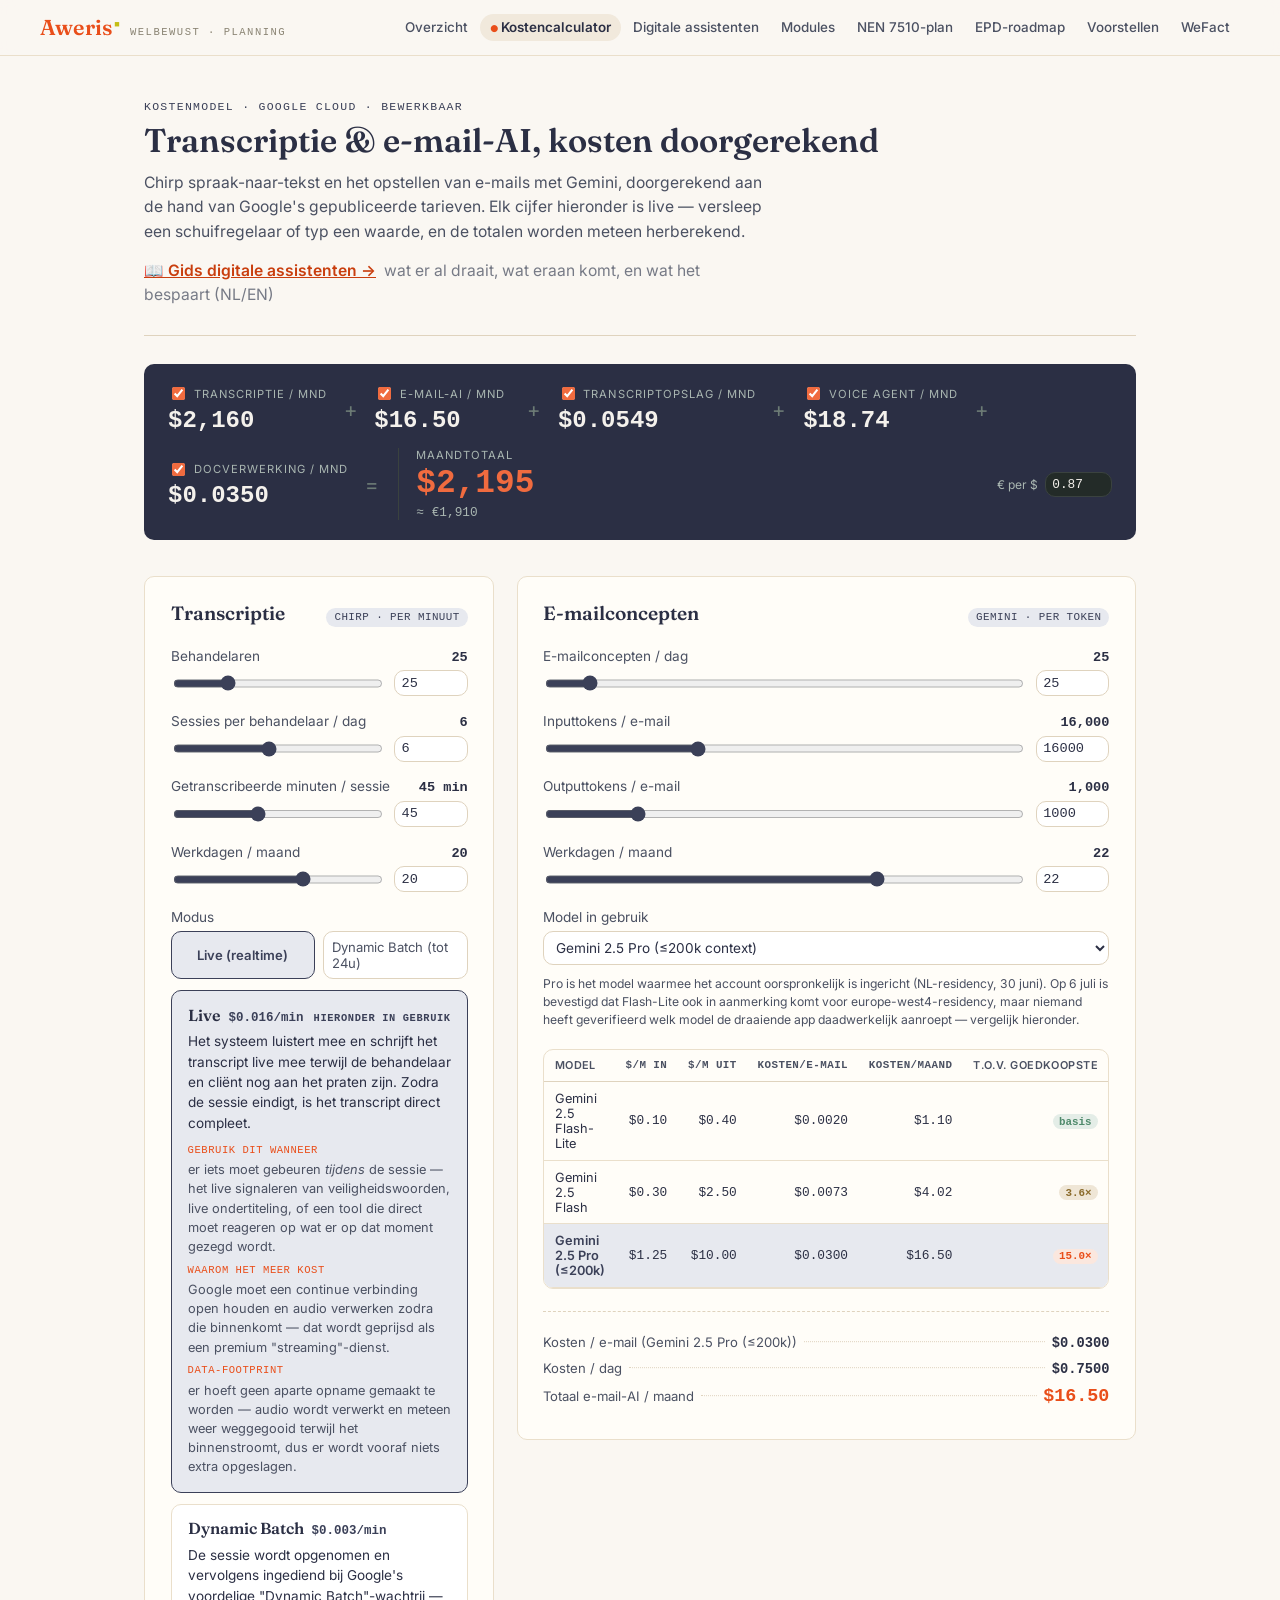
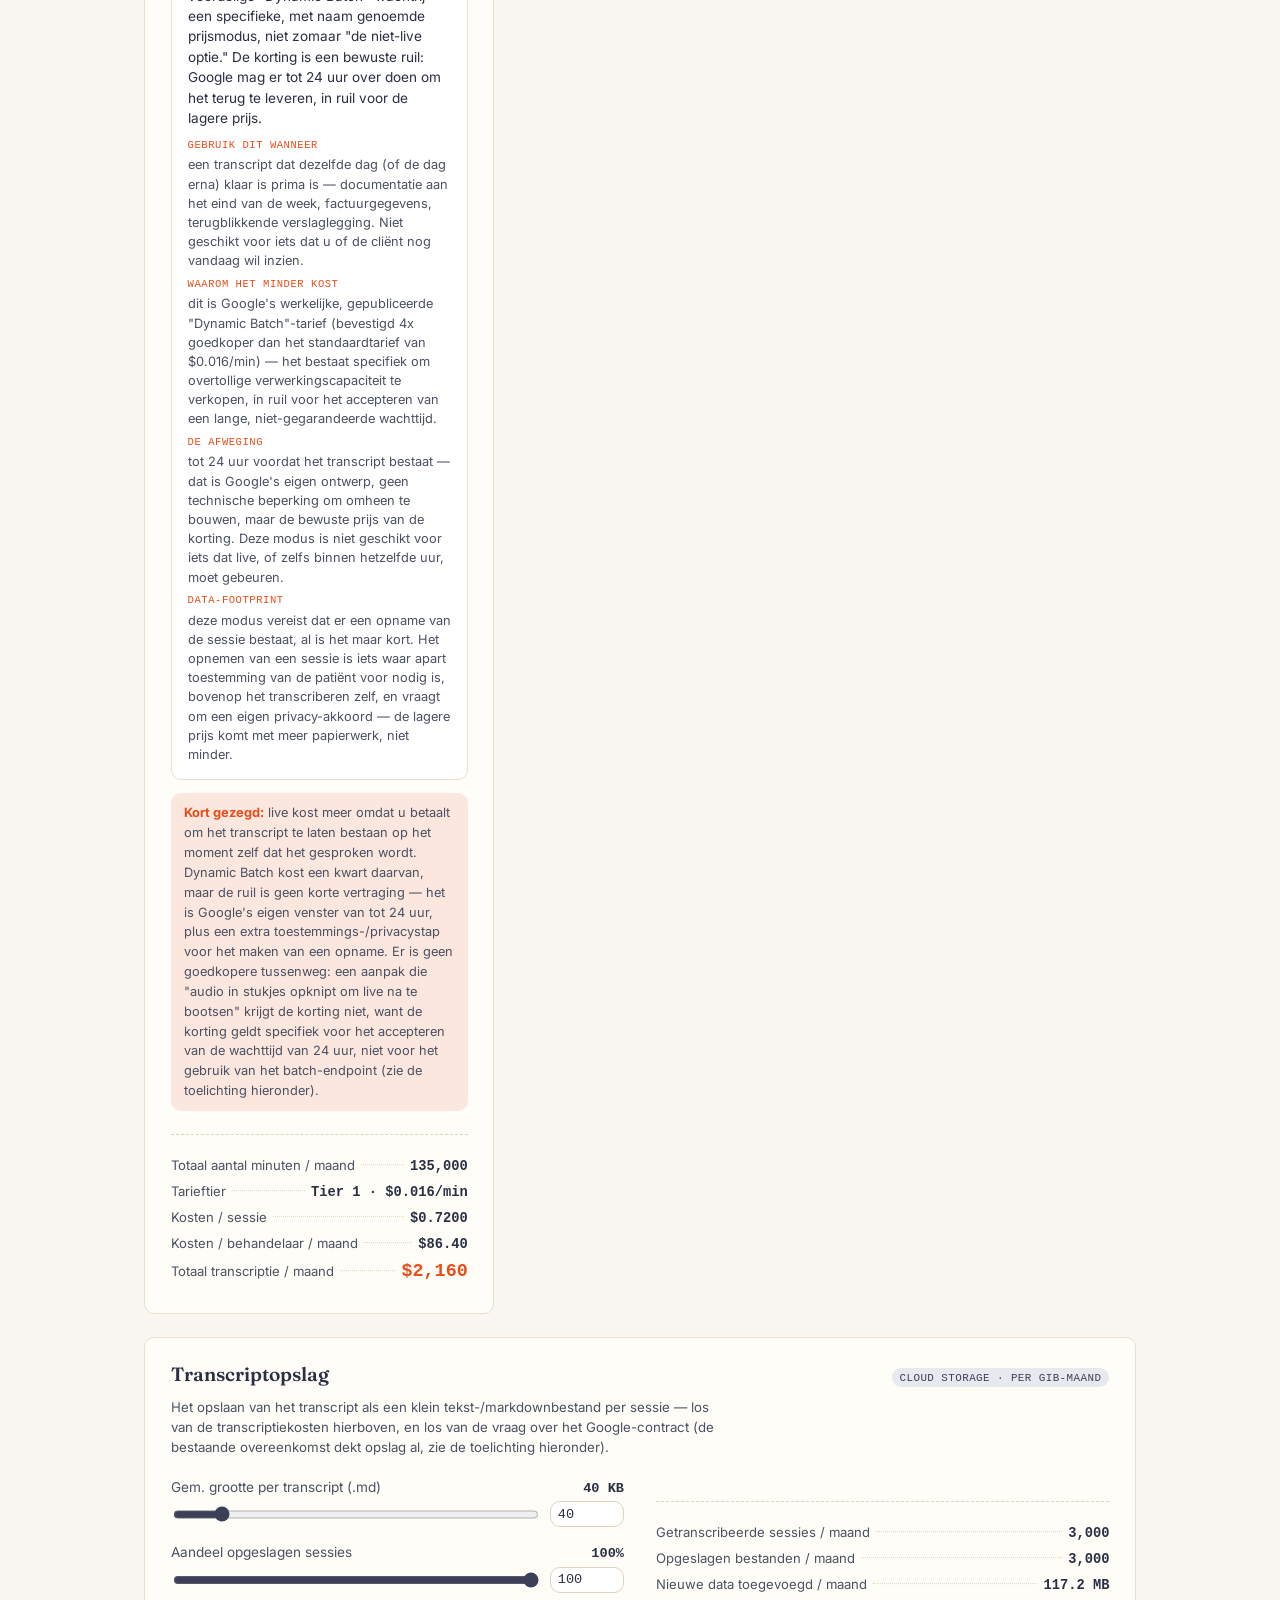
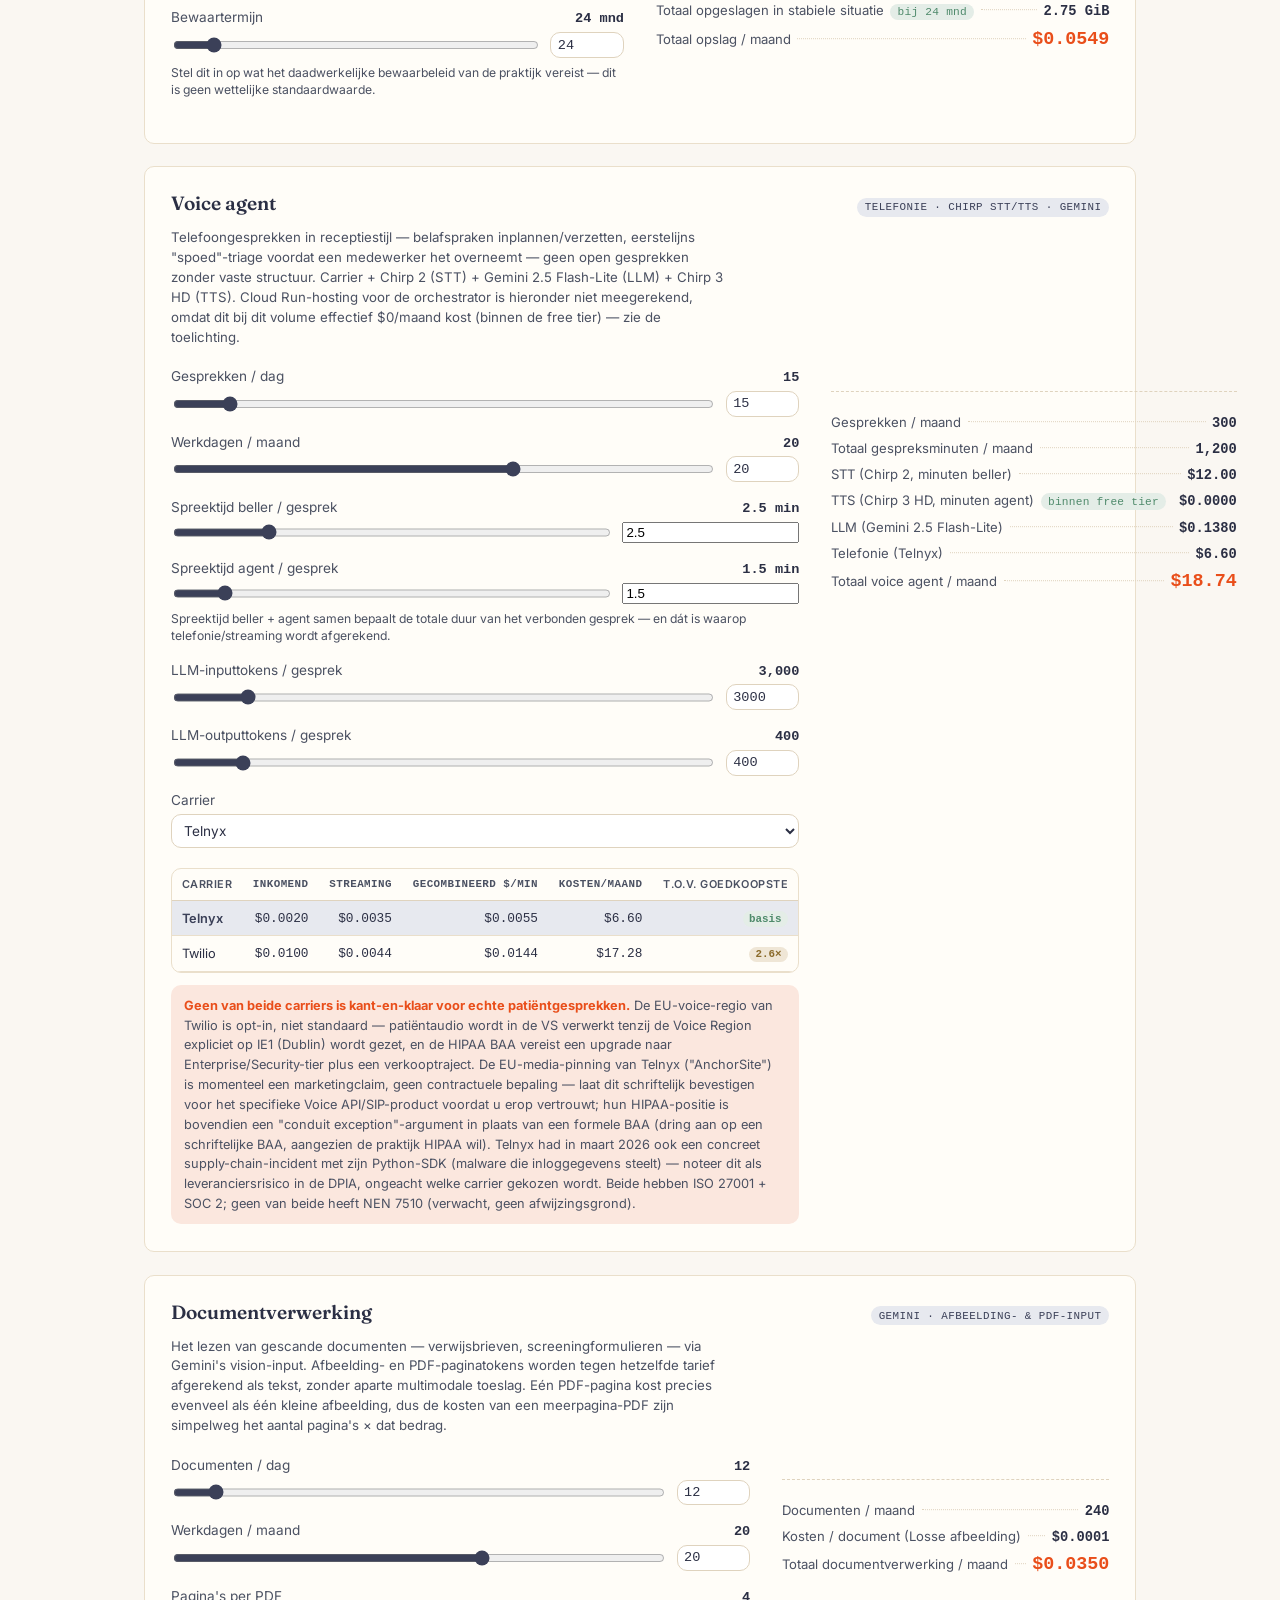
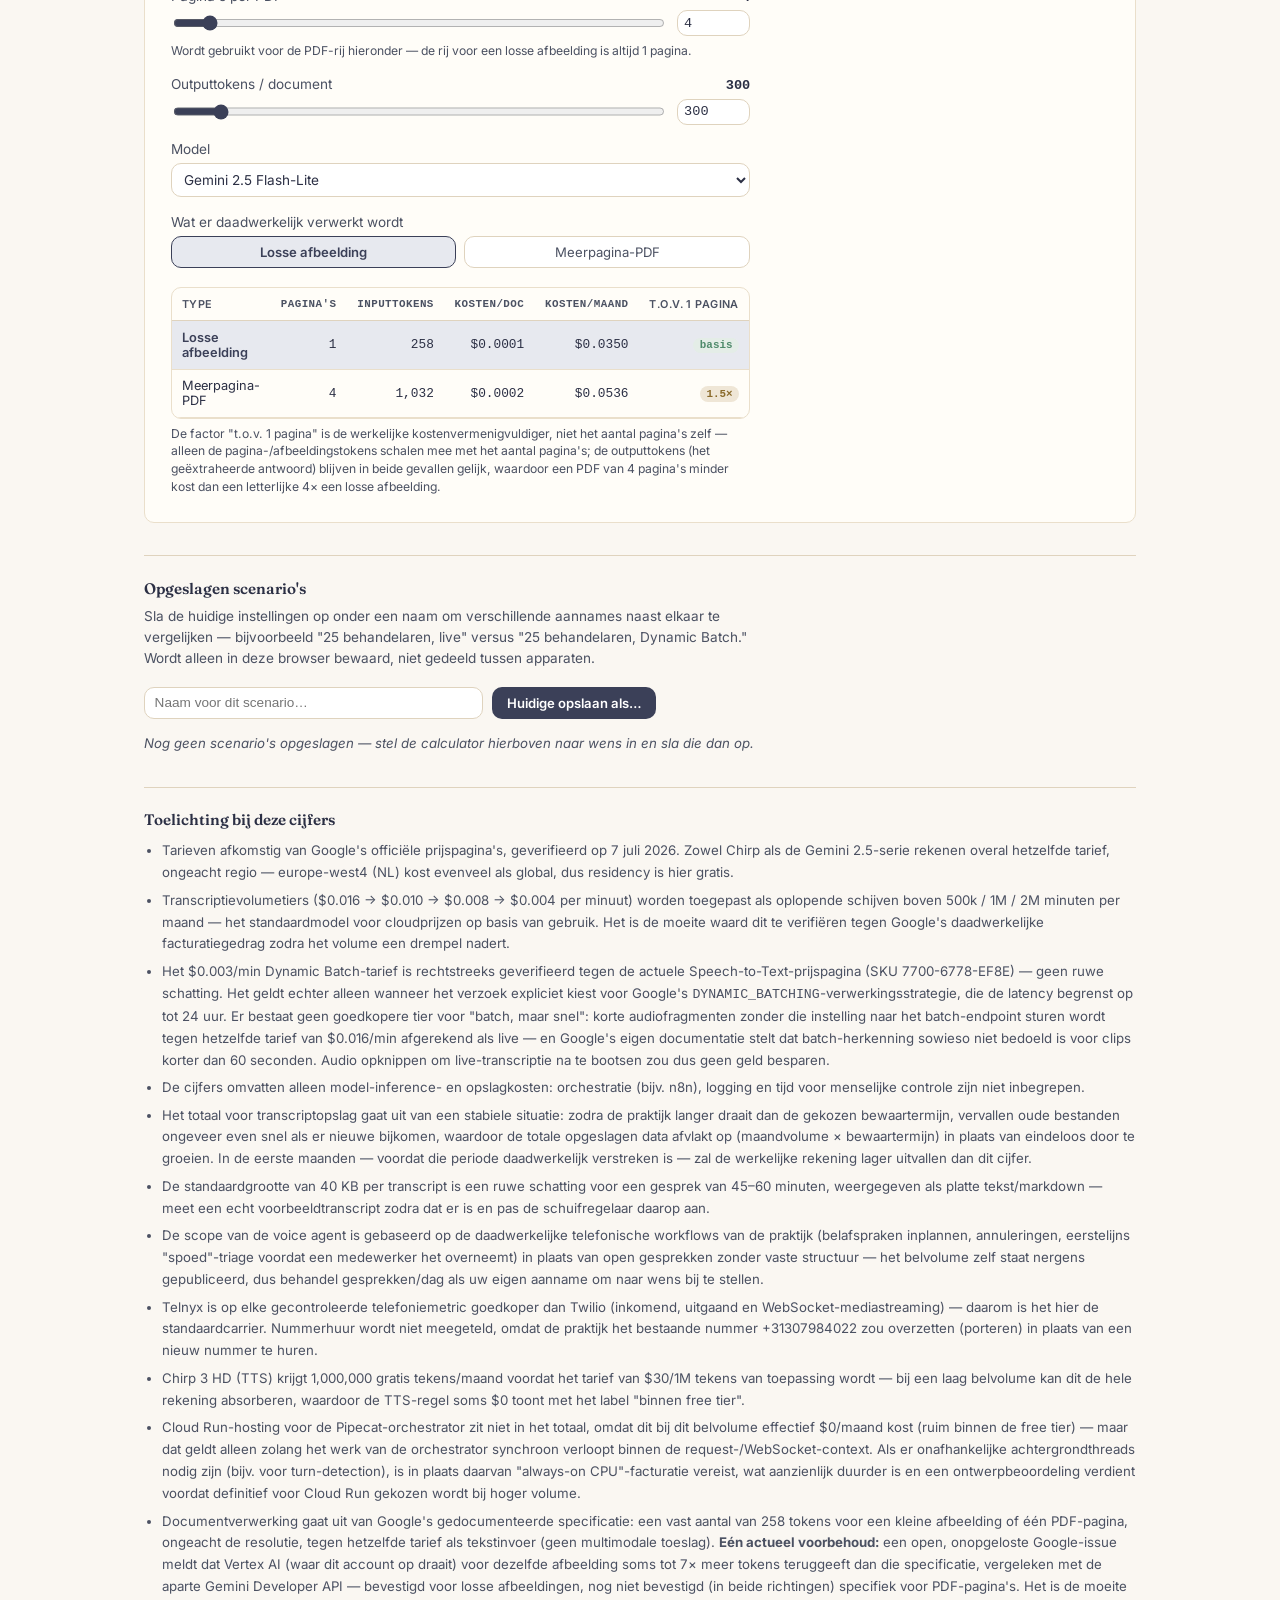
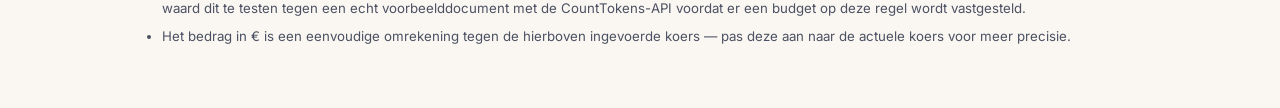
==== commit 628813b6: "Add WeFact-integratie proposal page (wefact.html) + site links New Dutch proposal page: Aweris x WeF" ====
--- a/index.html
+++ b/index.html
@@ -819,6 +819,7 @@
     <a href="compliance.html">NEN 7510-plan</a>
     <a href="epd-roadmap.html">EPD-roadmap</a>
     <a href="proposals.html">Voorstellen</a>
+    <a href="wefact.html">WeFact</a>
   </div>
 </nav>
 
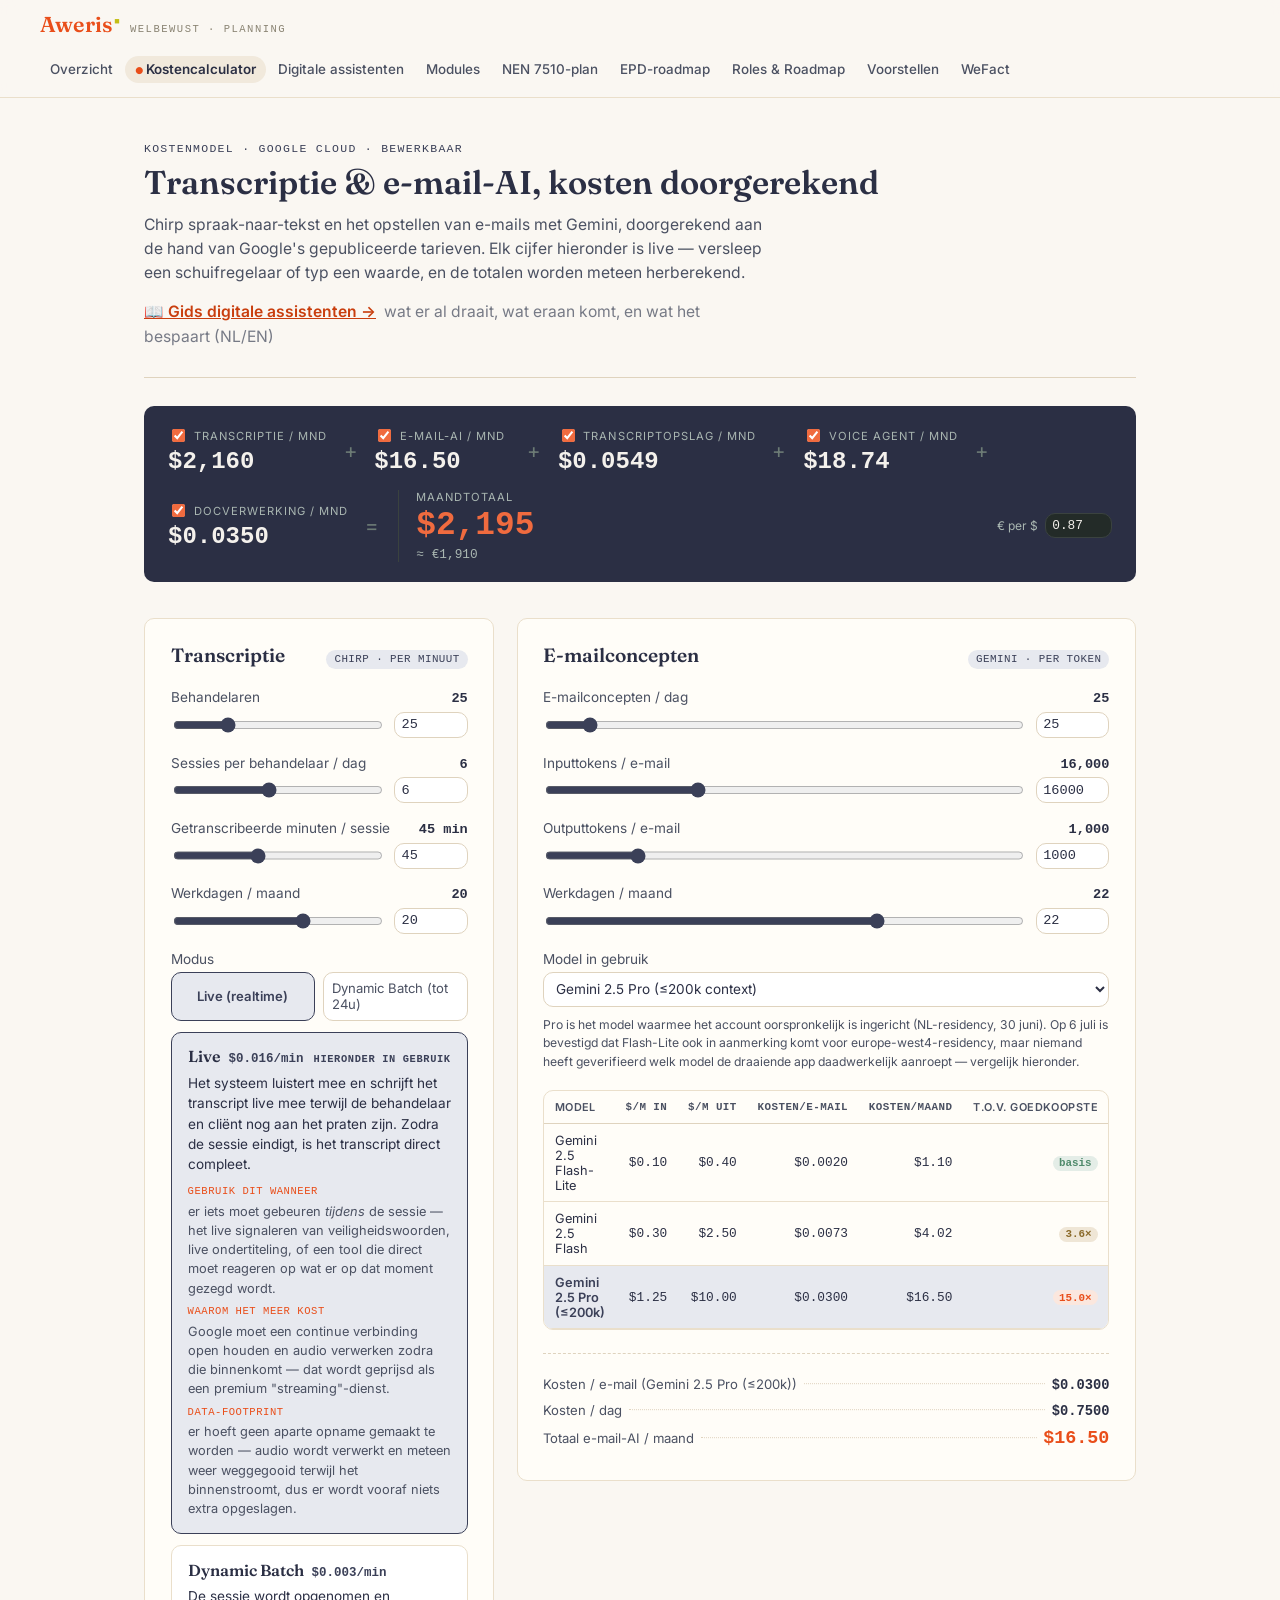
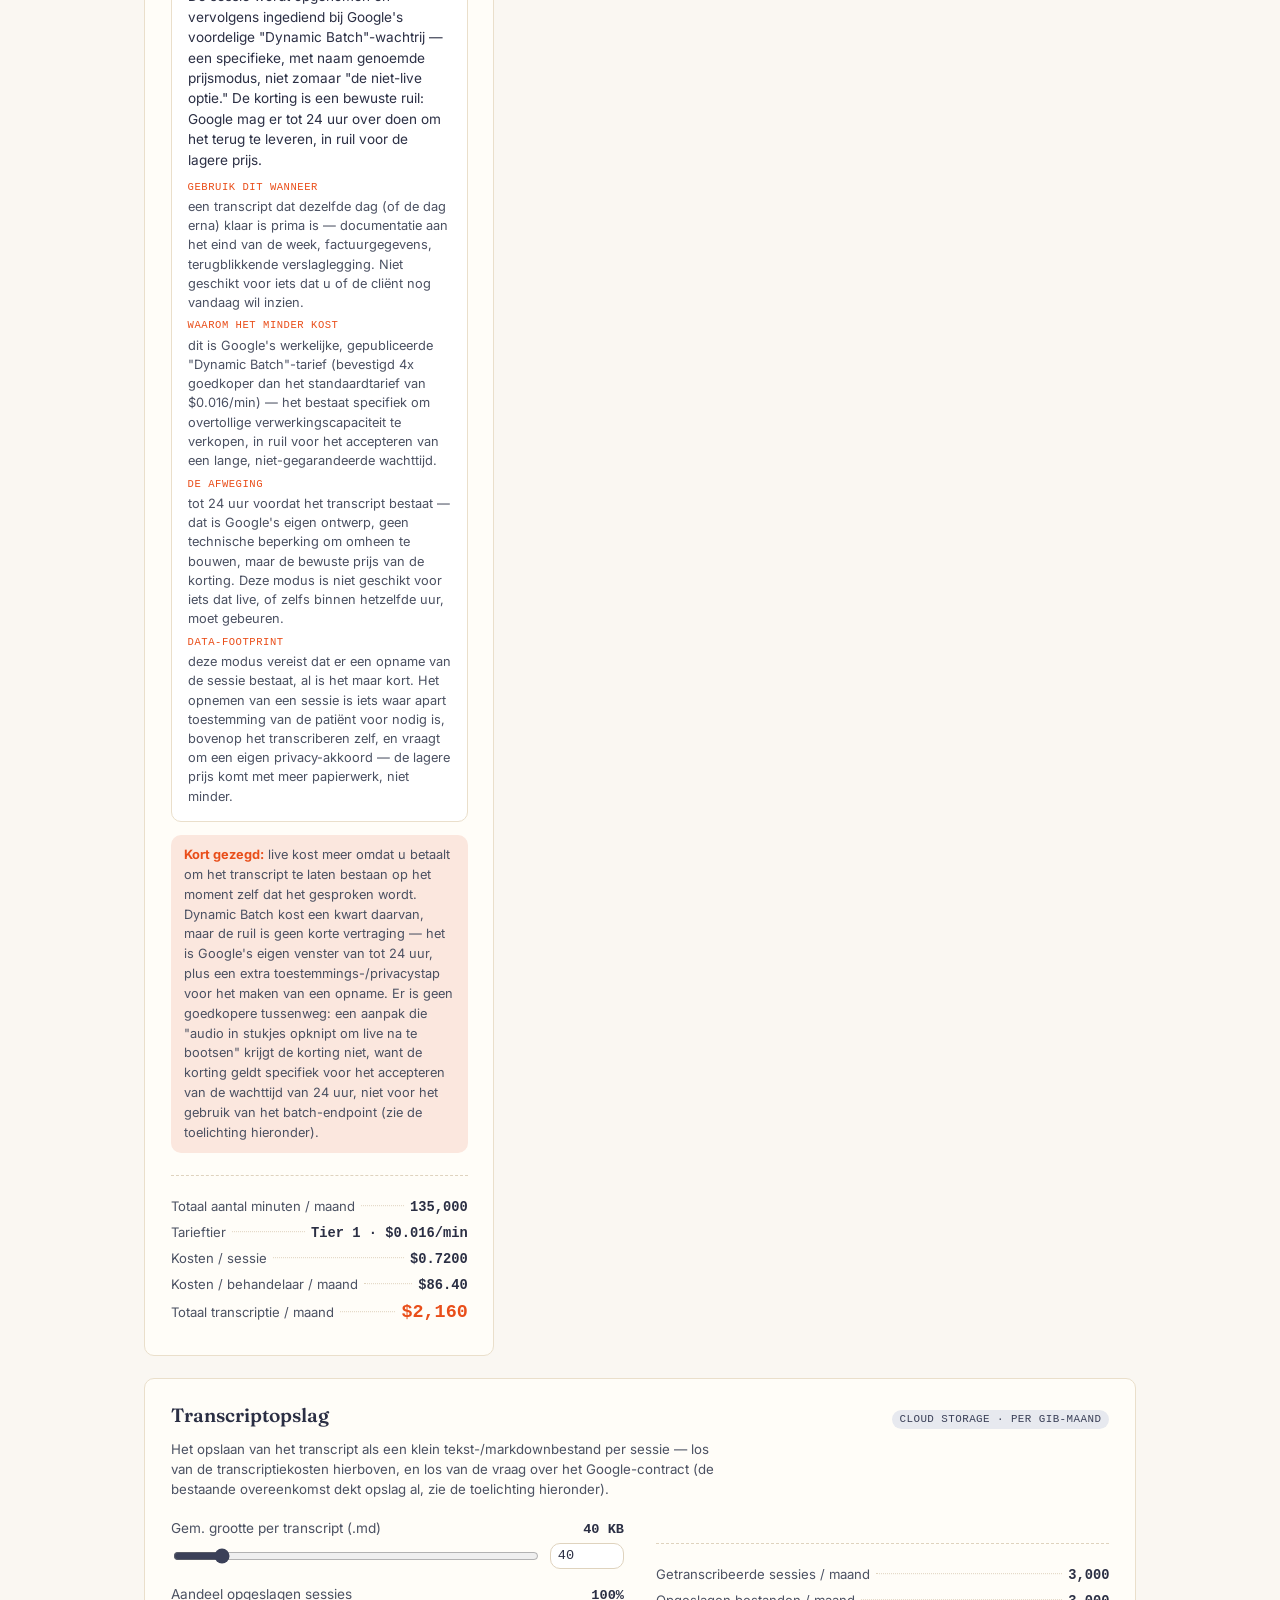
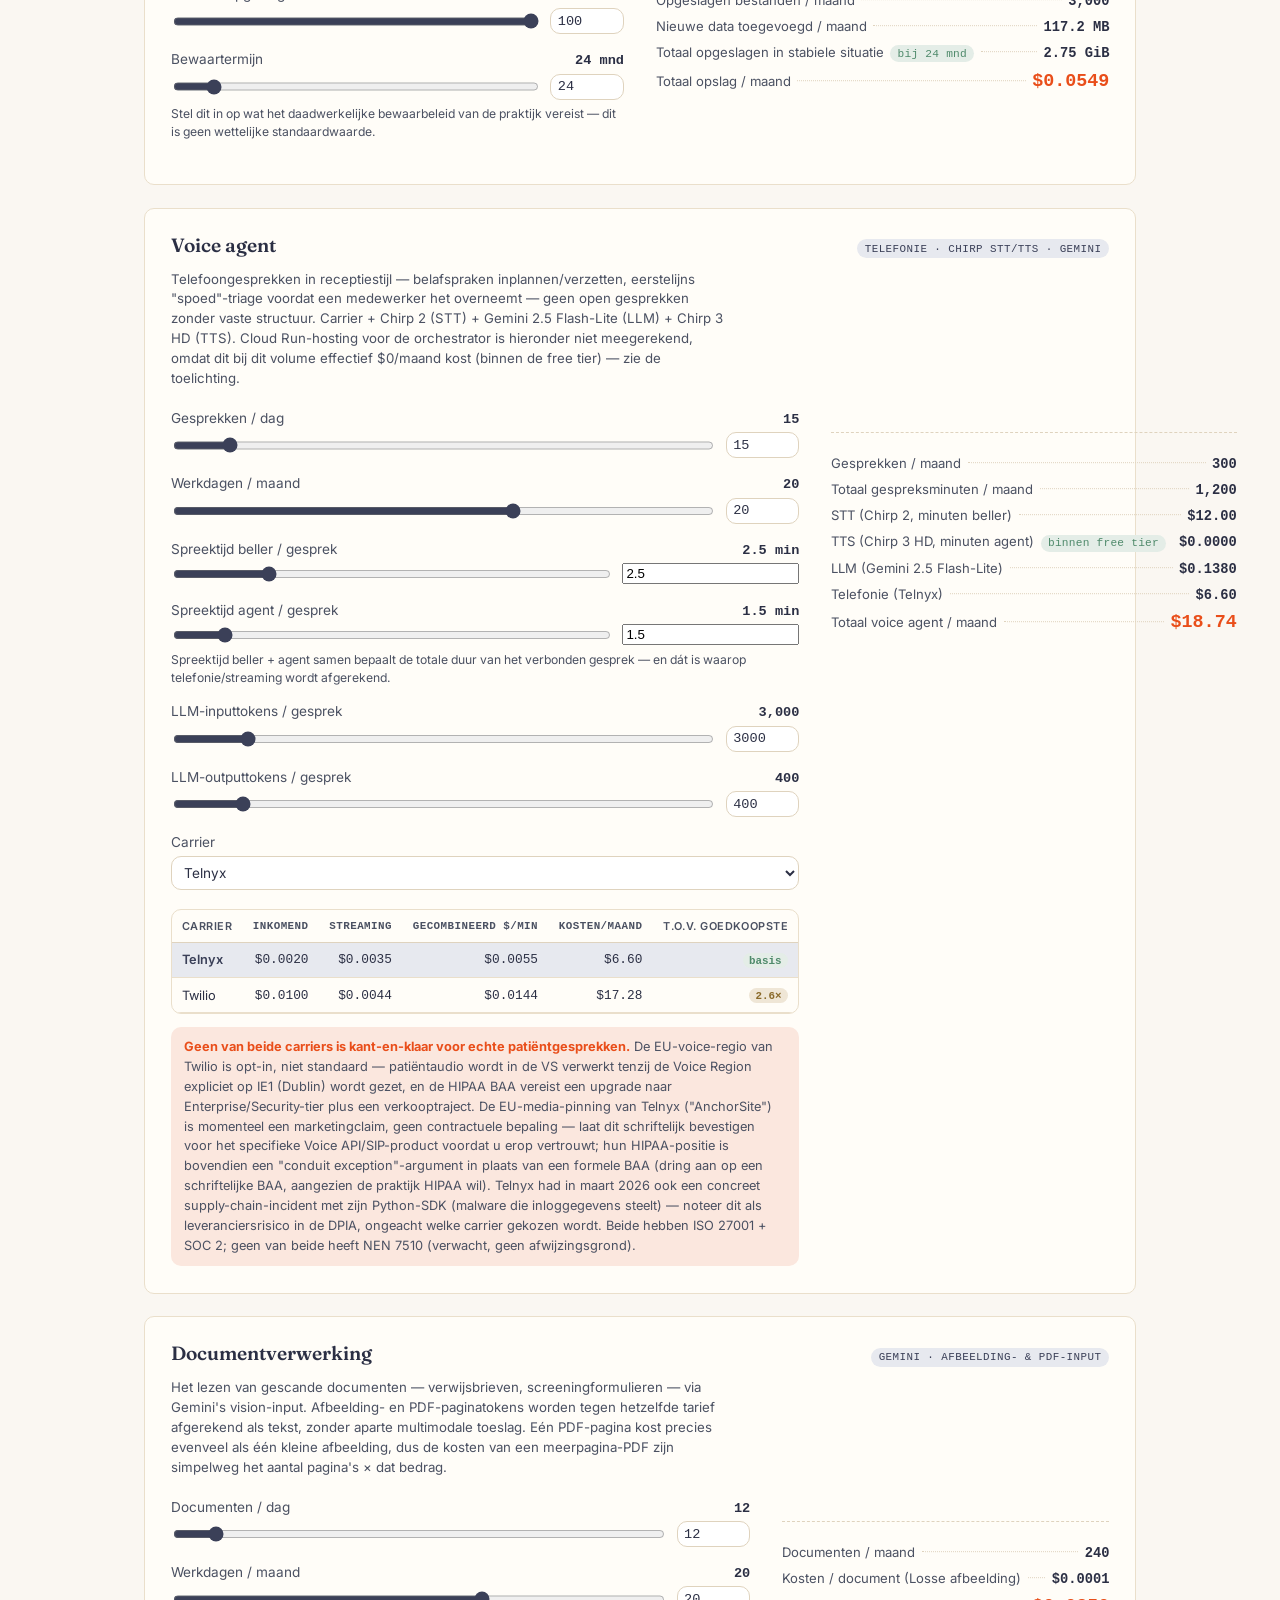
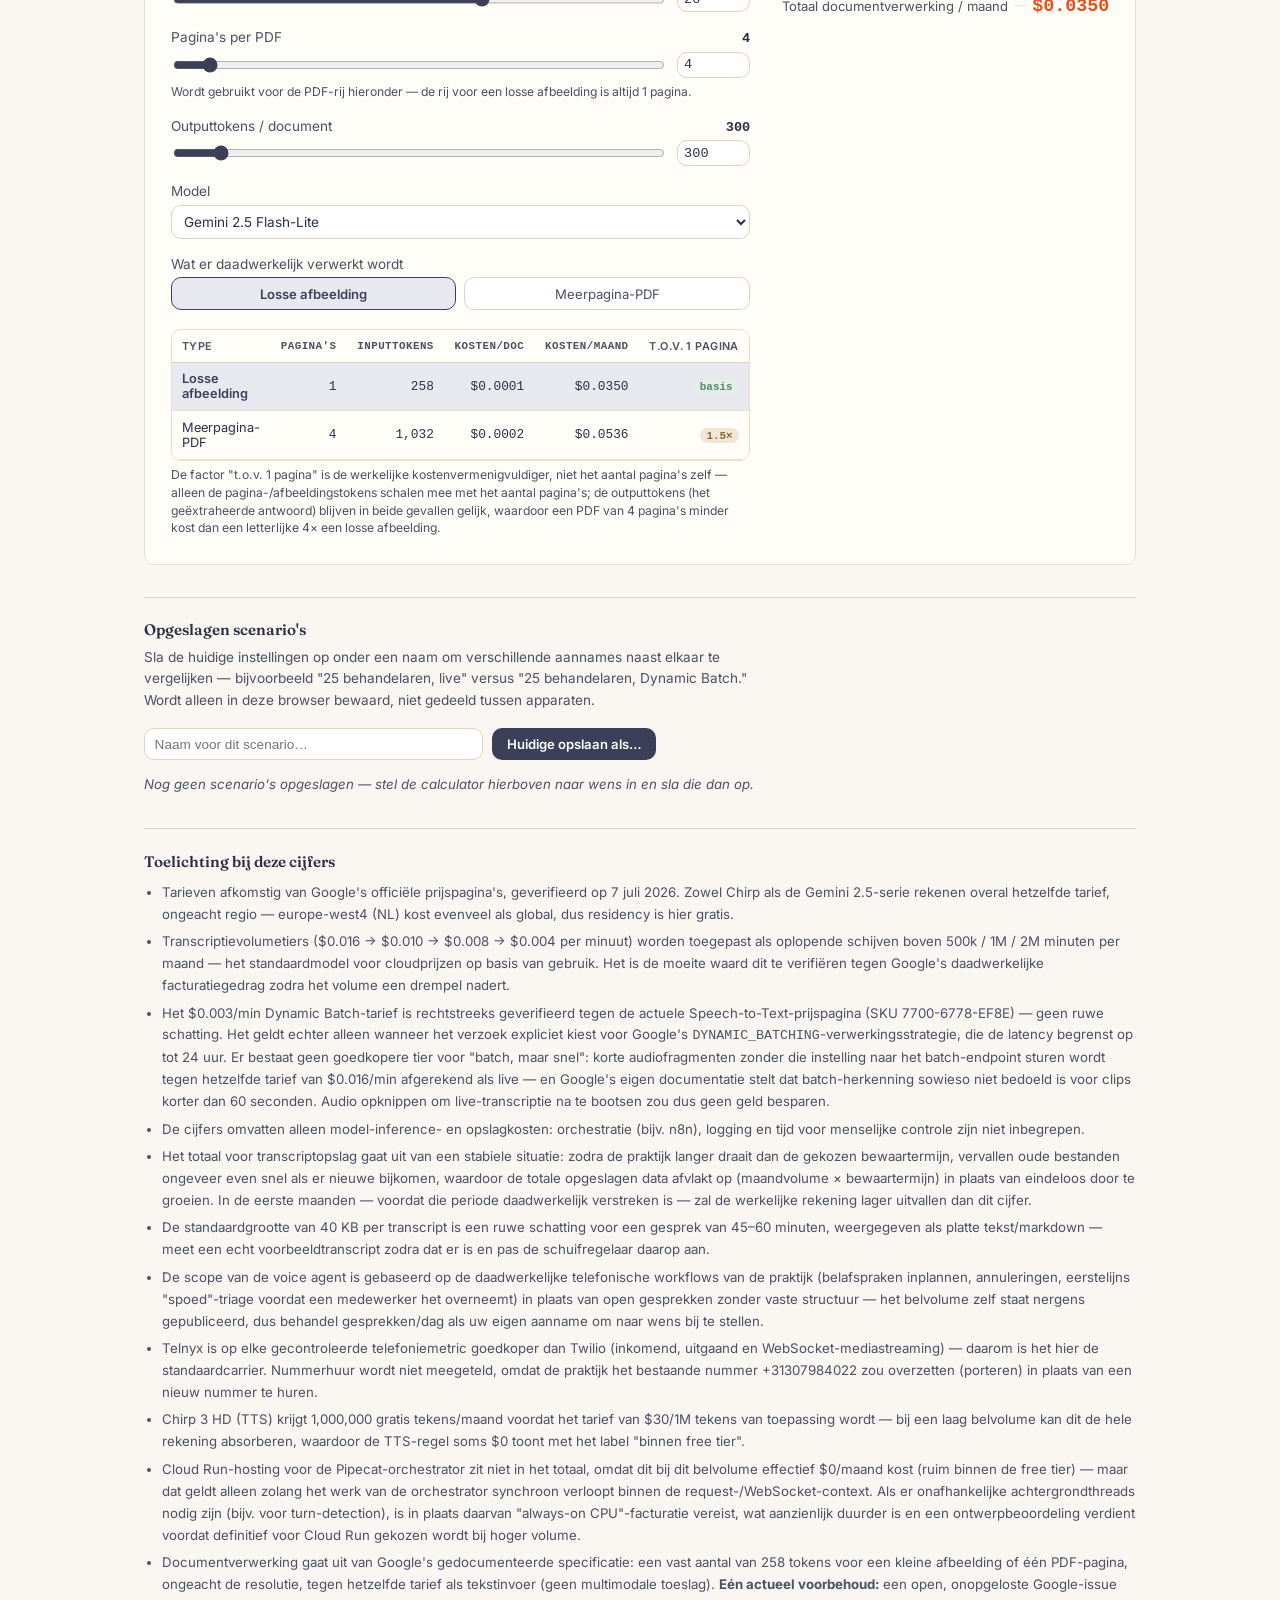
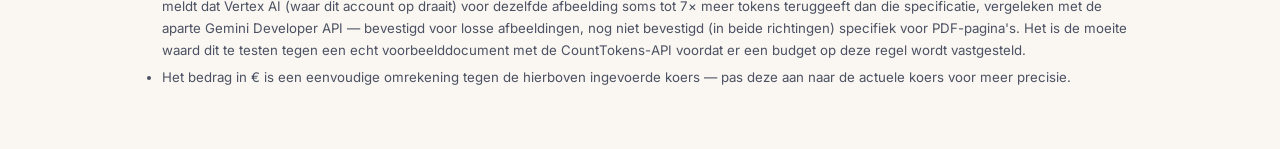
==== commit 1928ddb8: "Add Roles & Roadmap page (client journey, all roles) under the roadmap nav Co-Authored-By: Claude Fa" ====
--- a/index.html
+++ b/index.html
@@ -818,6 +818,7 @@
     <a href="modules.html">Modules</a>
     <a href="compliance.html">NEN 7510-plan</a>
     <a href="epd-roadmap.html">EPD-roadmap</a>
+    <a href="roles-and-roadmap.html">Roles &amp; Roadmap</a>
     <a href="proposals.html">Voorstellen</a>
     <a href="wefact.html">WeFact</a>
   </div>
